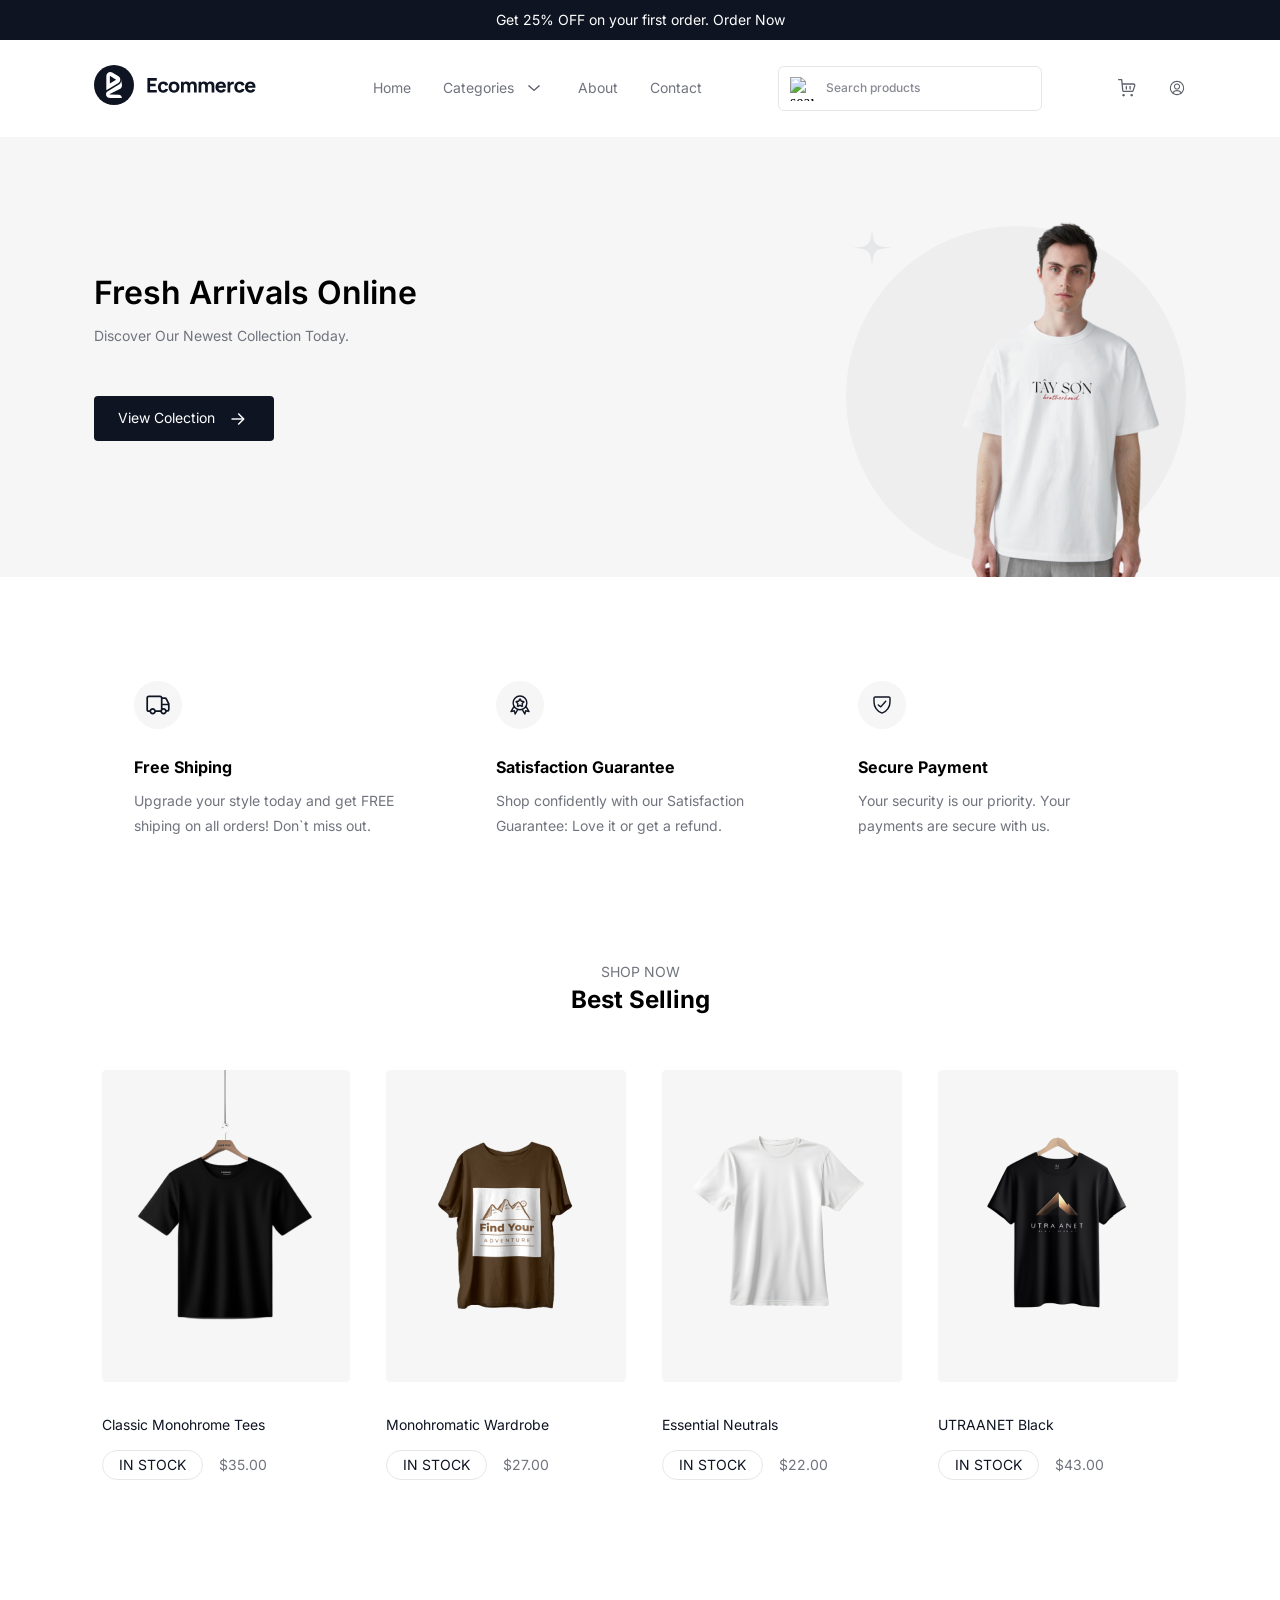
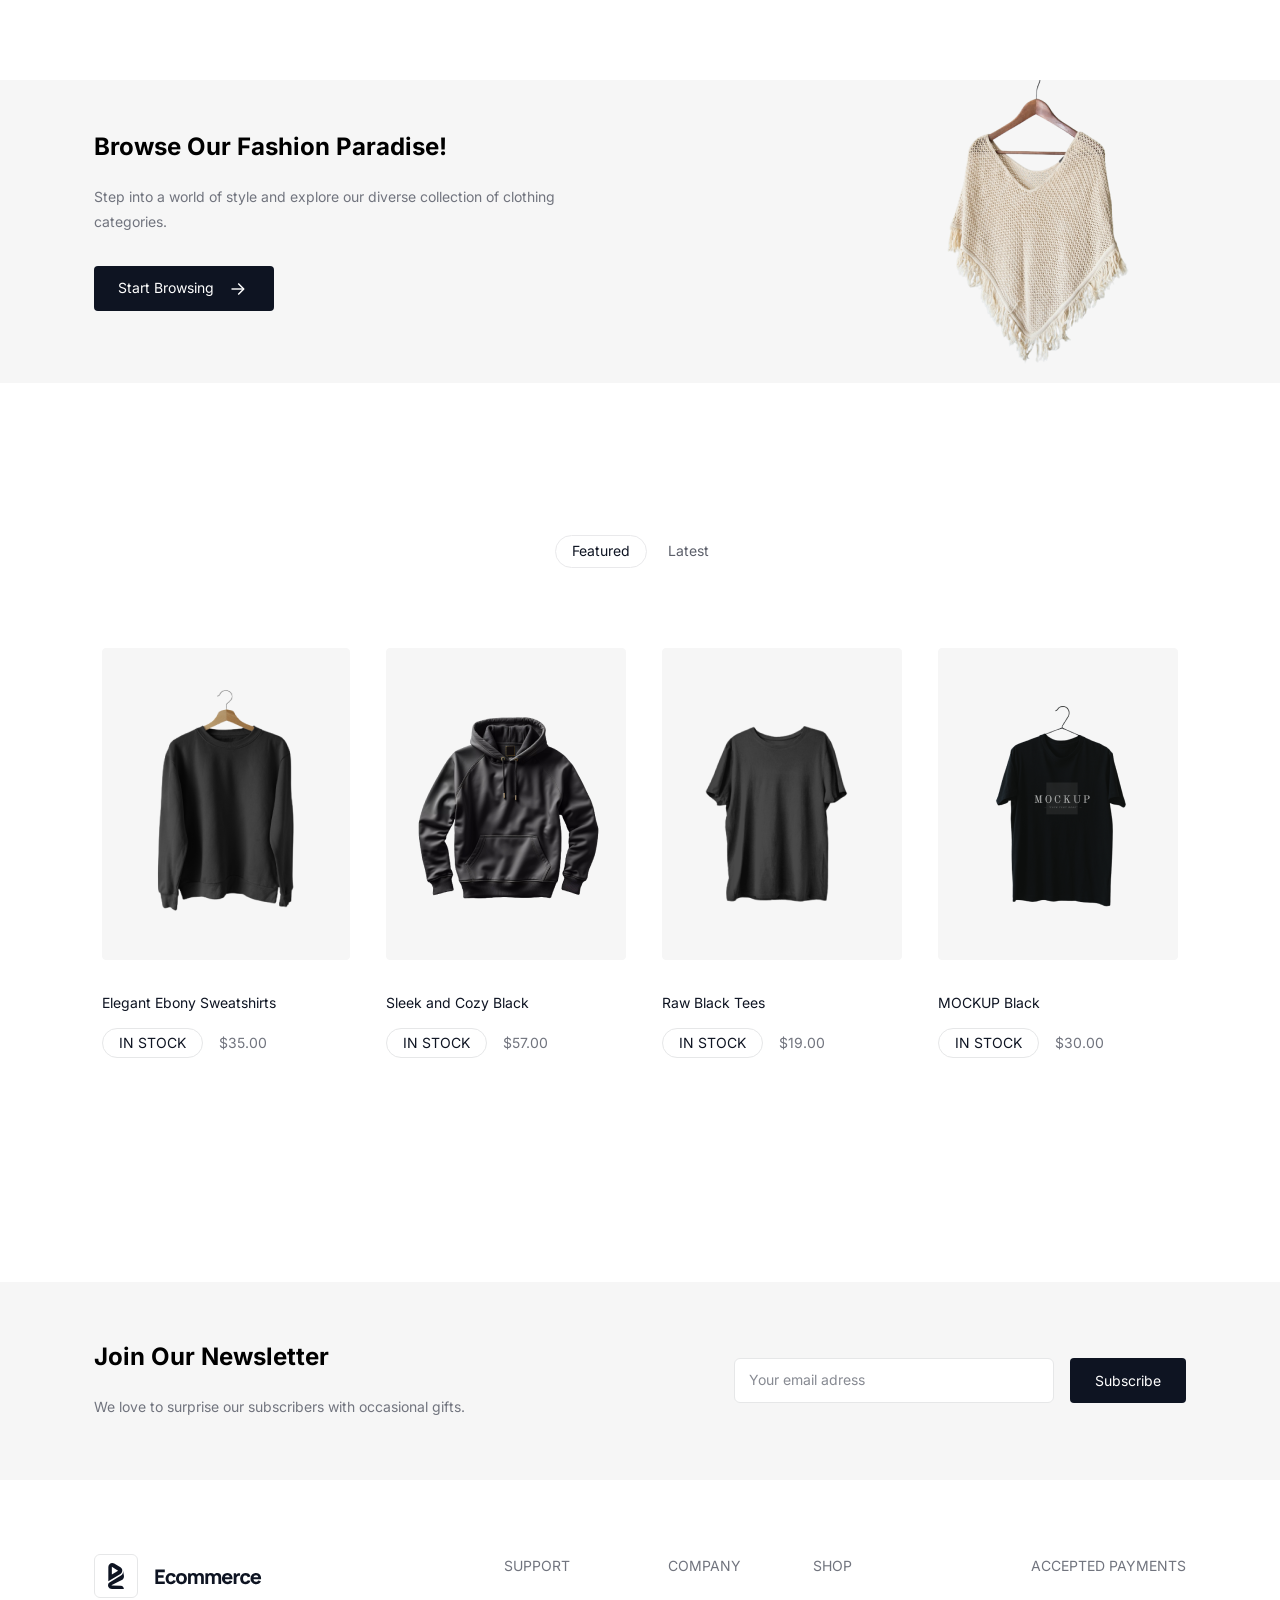
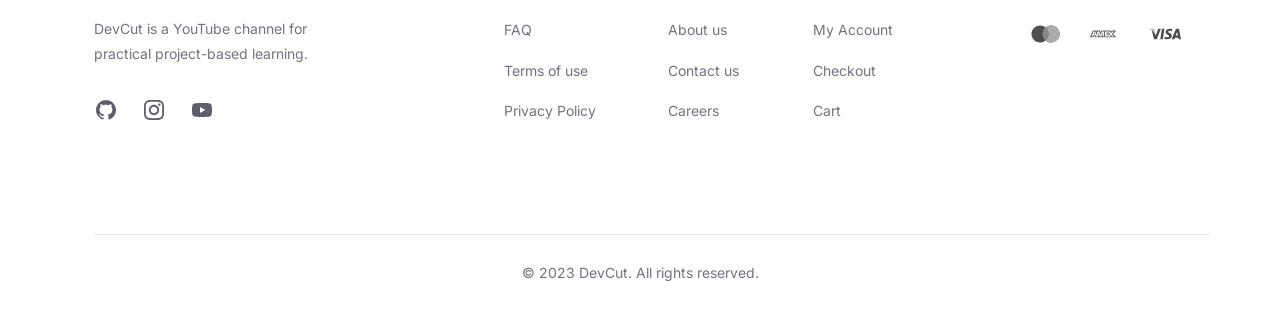
==== index.html @ ec5ff804 "create contact page" ====
<!DOCTYPE html>
<html lang="en">
<head>
  <meta charset="UTF-8">
  <meta name="viewport" content="width=device-width, initial-scale=1.0">
  <title>Ecommerce</title>
  <link rel="stylesheet" href="./css/main.css">
</head>
<body>
  <header>
    <aside class="aside-banner">
      <div class="container">
        <p class="banner">Get 25% OFF on your first order. Order Now</p>
      </div>
    </aside>
    <div class="container">
      <nav class="header__container">
        <a href="/"><img src="./images/svg/logo.svg" alt="logo"></a>
        <ul class="header__container__list">
          <li class="header__container__list__i"><a class="header__container__list__item" href="#">Home</a></li>
          <li class="header__container__list__i header__container__list__categories"><a class="header__container__list__item dropdown-menu__toggle" href="./categories.html">
            Categories
            <svg class="droptown__toggle__img" height="24" width="24"><use href="/images/svg/icons.svg#icon-Chevron-Down"></use></svg></a>
            <div class="dropdown-menu__container">
              <ul class="dropdown-menu">
                <li class="dropdown-menu__item"><a href="#">Perfume</a></li>
                <li class="dropdown-menu__item"><a href="#">Trousers</a></li>
                <li class="dropdown-menu__item"><a href="#">Shoe</a></li>
                <li class="dropdown-menu__item"><a href="#">Handbag</a></li>
                <li class="dropdown-menu__item"><a href="#">Hat</a></li>
                <li class="dropdown-menu__item"><a href="#">Thermos</a></li>
              </ul>
            </div>
          </li>
          <li class="header__container__list__i"><a class="header__container__list__item" href="./about.html">About</a></li>
          <li class="header__container__list__i"><a class="header__container__list__item" href="./contact.html">Contact</a></li>
        </ul>
        <div class="user-search">
          <input class="user__searcher" type="text" name="" id="user__searcher" placeholder=" ">
          <label class="user__searcher__label" for="user__searcher">Search products</label>
          <img class="search-image" src="./images/svg/search.svg" alt="searcher">
        </div>
        <div class="header-section__buttons">
          <button class="header-section__button" type="button">
            <svg height="18" width="18">
              <use href="/images/svg/icons.svg#icon-cart_button"></use>
            </svg>
        </button>
          <button class="header-section__button" type="button">
            <svg height="18" width="18">
              <use href="/images/svg/icons.svg#icon-User_button"></use>
            </svg>
          </button>
        </div>
      </nav>
    </div>
  </header>
  <main>
    <section class="hero-section">
      <div class="container">
        <div class="hero-section__container">
          <div class="text">
            <h2 class="hero-section__container__heading">Fresh Arrivals Online</h2>
            <p class="hero-section__container__paragraph">Discover Our Newest Collection Today.</p>
            <a class="button buttons-center" href="./categories.html">View Colection<svg width="24" height="24">
              <use href="/images/svg/icons.svg#icon-Arrow-Right"></use>
            </svg>
          </a>
          </div>
          <div class="images">
            <img class="hero-section__image" src="./images/man-white-t-shirt.png" alt="Men">
          </div>
        </div>
      </div>
    </section>
    <section class="advantages-section">
      <div class="container">
        <ul class="advantages-section__list">
          <li class="advantages-section__list__item">
            <article>
              <svg class="advantages-section__list__item__image" width="48" height="48">
                <use href="/images/svg/icons.svg#icon-delivery-car"></use>
              </svg>
              <h5 class="advantages-section__list__item__heading">Free Shiping</h5>
              <p>Upgrade your style today and get FREE shiping on all orders! Don`t miss out.</p>
            </article>
          </li>
          <li class="advantages-section__list__item">
            <article>
              <svg class="advantages-section__list__item__image" width="48" height="48">
                <use href="/images/svg/icons.svg#icon-medal"></use>
              </svg>
              <h5 class="advantages-section__list__item__heading">Satisfaction Guarantee</h5>
              <p>Shop confidently with our Satisfaction Guarantee: Love it or get a refund.</p>
            </article>
          </li>
          <li class="advantages-section__list__item">
            <article>
              <svg class="advantages-section__list__item__image" width="48" height="48">
                <use href="/images/svg/icons.svg#icon-security"></use>
              </svg>
              <h5 class="advantages-section__list__item__heading">Secure Payment</h5>
              <p>Your security is our priority. Your payments are secure with us.</p>
            </article>
          </li>
        </ul>
      </div>
    </section>
    <section class="products-section">
      <div class="container">
        <div class="products-section__container">
          <p>SHOP NOW</p>
          <h3>Best Selling</h3>
          <ul class="section__list">
            <li class="section__list__li">
              <article class="section__list__item">
                <a href="./products/product.html">
                  <img class="section__list__image" src="./images/black-t-shirt.png" alt="t-shirt black">
                  <div>
                    <p class="section__list__text">Classic Monohrome Tees</p>
                    <div class="section__list__container">
                      <span class="section__list__label">IN STOCK</span>
                      <p>$35.00</p>
                    </div>
                  </div>
                </a>
              </article>
            </li>
            <li class="section__list__li">
              <article class="section__list__item">
                <a href="#">
                  <img class="section__list__image" src="./images/brown-t-shirt.png" alt="t-shirt brown">
                  <div>
                    <p class="section__list__text">Monohromatic Wardrobe</p>
                    <div class="section__list__container">
                      <span class="section__list__label">IN STOCK</span>
                      <p>$27.00</p>
                    </div>
                  </div>
                </a>
              </article>
            </li>
            <li class="section__list__li">
              <article class="section__list__item">
                <a href="#">
                  <img class="section__list__image" src="./images/white-t-shirt.png" alt="t-shirt white">
                  <div>
                    <p class="section__list__text">Essential Neutrals</p>
                    <div class="section__list__container">
                      <span class="section__list__label">IN STOCK</span>
                      <p>$22.00</p>
                    </div>
                  </div>
                </a>
              </article>
            </li>
            <li class="section__list__li">
              <article class="section__list__item">
                <a href="#">
                  <img class="section__list__image" src="./images/utraanet-black-t-shirt.png" alt="t-shirt black">
                  <div>
                    <p class="section__list__text">UTRAANET Black</p>
                    <div class="section__list__container">
                      <span class="section__list__label">IN STOCK</span>
                      <p>$43.00</p>
                    </div>
                  </div>
                </a>
              </article>
            </li>
          </ul>
        </div>
      </div>
    </section>
    <section class="browsing-section">
      <div class="container">
        <div class="browsing-section__container">
          <div>
            <h3 class="browsing-section__heading">Browse Our Fashion Paradise!</h3>
            <p class="browsing-section__text">Step into a world of style and explore our diverse collection of clothing categories.</p>
            <a class="button buttons-center" href="./categories.html">Start Browsing <svg width="24" height="24">
              <use href="/images/svg/icons.svg#icon-Arrow-Right"></use></svg></a>
          </div>
          <img class="browsing-section__image" src="./images/blouse.png" alt="Blouse">
        </div>
      </div>
    </section>
    <section class="latest-product-section">
      <div class="container">
        <div class="latest-product-section__container">
          <div class="latest-product-section__container__button">
            <button class="featured-product-section__button" type="button">Featured</button>
            <button class="latest-product-section__button" type="button">Latest</button>
        </div>
          <ul class="section__list">
            <li class="section__list__li">
              <article class="section__list__item">
                <a href="#">
                  <img class="section__list__image" src="./images/sweater-black.png" alt="sweater black">
                  <div>
                    <p class="section__list__text">Elegant Ebony Sweatshirts</p>
                    <div class="section__list__container">
                      <span class="section__list__label">IN STOCK</span>
                      <p>$35.00</p>
                    </div>
                  </div>
                </a>
              </article>
            </li>
            <li class="section__list__li">
              <article class="section__list__item">
                <a href="#">
                  <img class="section__list__image" src="./images/khudi-black.png" alt="hudi blach">
                  <div>
                    <p class="section__list__text">Sleek and Cozy Black</p>
                    <div class="section__list__container">
                      <span class="section__list__label">IN STOCK</span>
                      <p>$57.00</p>
                    </div>
                  </div>
                </a>
              </article>
            </li>
            <li class="section__list__li">
              <article class="section__list__item">
                <a href="#">
                  <img class="section__list__image" src="./images/t-shirt-gray.png" alt="t-shirt gray">
                  <div>
                    <p class="section__list__text">Raw Black Tees</p>
                    <div class="section__list__container">
                      <span class="section__list__label">IN STOCK</span>
                      <p>$19.00</p>
                    </div>
                  </div>
                </a>
              </article>
            </li>
            <li class="section__list__li">
              <article class="section__list__item">
                <a href="#">
                  <img class="section__list__image" src="./images/t-shirt-black.png" alt="t-shirt black">
                  <div>
                    <p class="section__list__text">MOCKUP Black</p>
                    <div class="section__list__container">
                      <span class="section__list__label">IN STOCK</span>
                      <p>$30.00</p>
                    </div>
                  </div>
                </a>
              </article>
            </li>
          </ul>
        </div>
      </div>
    </section>
    <section class="pre-footer-section">
      <div class="container">
        <div class="pre-footer-section__container">
          <div class="pre-footer-section__container__text">
            <h3>Join Our Newsletter</h3>
            <p>We love to surprise our subscribers with occasional gifts.</p>
          </div>
          <div class="user-email">
            <input class="user-email__input" type="text" name="" id="user-email" placeholder=" ">
            <label class="user-email__input__label" for="user-email">Your email adress</label>
            <button class="button subscribe-button" type="button">Subscribe</button>
          </div>
        </div>
      </div>
    </section>
  </main>
  <footer>
    <div class="container">
      <div class="footer__container">
        <div class="footer__container__logos">
          <a href="/">
            <img class="footer__container__logo" src="./images/svg/footer-logo.svg" alt="logo">
          </a>
          <p class="footer__container__logos__text">DevCut is a YouTube channel for practical project-based learning.</p>
          <div class="footer__container__logos__socials">
            <a href="#" target="_blank">
              <svg height="24" width="24">
                <use href="/images/svg/icons.svg#icon-Github"></use>
              </svg>
            </a>
            <a href="#" target="_blank">
              <svg height="24" width="24">
                <use href="/images/svg/icons.svg#icon-Instagram"></use>
              </svg>
            </a>
            <a href="#" target="_blank">
              <svg height="24" width="24">
                <use href="/images/svg/icons.svg#icon-Youtube"></use>
              </svg>
            </a>
          </div>
        </div>
        <div class="footer__container__text">
          <div>
            <p class="footer__container__text__heading">SUPPORT</p>
            <a href="#">
              <p class="footer__container__text__paragraph">FAQ</p>
            </a>
            <a href="#">
              <p class="footer__container__text__paragraph">Terms of use</p>
            </a>
            <a href="#">
              <p>Privacy Policy</p>
            </a>
          </div>
          <div>
            <p class="footer__container__text__heading">COMPANY</p>
            <a href="./about.html">
              <p class="footer__container__text__paragraph">About us</p>
            </a>
            <a href="#">
              <p class="footer__container__text__paragraph">Contact us</p>
            </a>
            <a href="#">
              <p>Careers</p>
            </a>
          </div>
          <div>
            <p class="footer__container__text__heading">SHOP</p>
            <a href="#">
              <p class="footer__container__text__paragraph">My Account</p>
            </a>
            <a href="#">
              <p class="footer__container__text__paragraph">Checkout</p>
            </a>
            <a href="#">
              <p>Cart</p>
            </a>
          </div>
        </div>
        <div>
          <p class="footer__container__text__payments">ACCEPTED PAYMENTS</p>
          <div class="footer__container__payments__logos">
            <svg width="30" height="32">
              <use href="/images/svg/icons.svg#icon-Mastercard"></use>
            </svg>
            <svg width="56" height="32">
              <use href="/images/svg/icons.svg#icon-Amex"></use>
            </svg>
            <svg width="42" height="32">
              <use href="/images/svg/icons.svg#icon-Visa"></use>
            </svg>
          </div>
        </div>
      </div>
      <div class="footer__ended__container">
        <p class="footer__ended__text">&copy 2023 DevCut. All rights reserved.</p>
      </div>
    </div>
  </footer>
</body>
</html>
---- css/main.css ----
/* inter-regular - Regular */
@font-face {
  font-display: swap;
  font-family: 'Inter';
  font-style: normal;
  font-weight: 400;
  src: url('../fonts/inter-v20-latin-regular.woff2') format('woff2');
}

/* inter-500 - Medium */
@font-face {
  font-display: swap;
  font-family: 'Inter';
  font-style: normal;
  font-weight: 500;
  src: url('../fonts/inter-v20-latin-500.woff2') format('woff2');
}

/* inter-600 - Semi Bold */
@font-face {
  font-display: swap;
  font-family: 'Inter';
  font-style: normal;
  font-weight: 600;
  src: url('../fonts/inter-v20-latin-600.woff2') format('woff2');
}

/* inter-700 - Bold */
@font-face {
  font-display: swap;
  font-family: 'Inter';
  font-style: normal;
  font-weight: 700;
  src: url('../fonts/inter-v20-latin-700.woff2') format('woff2');
}

:root {
  --color-primary-b900: #4078FF;
  --color-primary-b800: #5C83FF;
  --color-primary-b700: #728FFF;
  --color-primary-b600: #869AFF;
  --color-primary-b500: #97A6FF;
  --color-primary-b400: #A8B2FF;
  --color-primary-b300: #B7BFFF;
  --color-primary-b200: #E3E5FF;
  --color-primary-b100: #F0F1FF;

  --color-neutral-b900: #0E1422;
  --color-neutral-b700: #333845;
  --color-neutral-b600: #474B57;
  --color-neutral-b500: #5C5F6A;
  --color-neutral-b400: #71747E;
  --color-neutral-b300: #878A92;
  --color-neutral-b200: #B6B7BC;
  --color-neutral-b100: #E6E7E8;

  --color-neutral-w200: #E9E9EB;
  --color-neutral-w100: #F6F6F6;
  --color-neutral-w900: #FFFFFF;

  --color-semantic-blue-b900: #306CEF;
  --color-semantic-blue-b800: #477CF1;
  --color-semantic-blue-b700: #5E8CF3;
  --color-semantic-blue-b600: #759DF4;
  --color-semantic-blue-b500: #8CADF6;
  --color-semantic-blue-b400: #A3BEF8;
  --color-semantic-blue-b300: #BACEFA;
  --color-semantic-blue-b200: #D1DEFB;
  --color-semantic-blue-b100: #E8EFFD;

  --color-semantic-green-g900: #057234;
  --color-semantic-green-g800: #2C7F45;
  --color-semantic-green-g700: #458B56;
  --color-semantic-green-g600: #5A9868;
  --color-semantic-green-g500: #6FA479;
  --color-semantic-green-g400: #83B18B;
  --color-semantic-green-g300: #98BE9E;
  --color-semantic-green-g200: #C1D8C4;
  --color-semantic-green-g100: #D5E5D7;

  --color-semantic-red-r900: #BE1313;
  --color-semantic-red-r800: #C83727;
  --color-semantic-red-r700: #D14F3A;
  --color-semantic-red-r600: #D9644E;
  --color-semantic-red-r500: #E17862;
  --color-semantic-red-r400: #E88C77;
  --color-semantic-red-r300: #EE9F8D;
  --color-semantic-red-r200: #F8C5B9;
  --color-semantic-red-r100: #FBD9D0;


  --color-semantic-yellow-y900: #F3B40A;
  --color-semantic-yellow-y800: #F6BB33;
  --color-semantic-yellow-y700: #F9C14C;
  --color-semantic-yellow-y600: #FBC862;
  --color-semantic-yellow-y500: #FDCF76;
  --color-semantic-yellow-y400: #FFD58A;
  --color-semantic-yellow-y300: #FFDC9E;
  --color-semantic-yellow-y200: #FFEAC4;
  --color-semantic-yellow-y100: #FFF1D8;

  --color-primary-brown-b100: #48321C;
}


/* Base */

* {
  box-sizing: border-box;
}

body {
  margin: 0;
}

h1, h2, h3, h4, h5, h6, p, a, span {
  margin-top: 0;
}

.aside-banner {
  background-color: var(--color-neutral-b900);
}

.container {
  padding: 0 24px;
  margin: 0 auto;
  width: 100%;
  max-width: 1140px;
}


a {
  text-decoration: none;
  color: var(--color-neutral-b900);
}

ul {
  list-style-type: none;
}

h1 {
  font-family: 'Inter', sans-serif;
  font-size: 40px;
  line-height: 150%;
  font-weight: 600;
}

h2 {
  font-family: 'Inter', sans-serif;
  font-size: 32px;
  font-weight: 600;
}

h3 {
  font-family: 'Inter', sans-serif;
  font-size: 24px;
  font-weight: 700;
}

h4 {
  font-family: 'Inter', sans-serif;
  font-size: 18px;
  font-weight: 600;
}

h5 {
  font-family: 'Inter', sans-serif;
  font-size: 16px;
  font-weight: 700;
}

h6 {
  font-family: 'Inter', sans-serif;
  font-size: 14px;
  font-weight: 600;
}

p, a, button, span {
  font-family: 'Inter', sans-serif;
  font-size: 14px;
  line-height: 175%;
  font-weight: 400;
  color: var(--color-neutral-b400);
  margin-bottom: 0;
}

label {
  font-family: 'Inter', sans-serif;
  font-size: 12px;
  line-height: 24px;
  font-weight: 500;
  color: var(--color-neutral-b300);
}

/* Banner */

.banner {
  background-color: var(--color-neutral-b900);
  color: var(--color-neutral-w900);
  text-align: center;
  height: 40px;
  padding: 8px 0;
  margin-bottom: 0;
}


/* Header  */

header {
  position: relative;
  z-index: 4;
}

.header__container {
  display: flex;
  flex-direction: row;
  justify-content: space-between;
  align-items: center;
  flex-grow: 1;
  padding: 20px 0;
}

.header__container__list {
  display: flex;
  flex-direction: row;
  gap: 32px;
}

.header__container__list__item {
  display: flex;
  align-items: center;
  gap: 8px;
}

.header__container__list__i:hover {
  transform: scale(1.05);
}

.header__container__list__categories {
  display: inline-flex;
  position: relative;
}

.droptown__toggle__img:hover {
  transform: rotate(180deg);
}

.dropdown-menu__container {
  position: absolute;
  top: 100%;
  left: 0px;
  background-color: var(--color-neutral-b100);
  border-radius: 4px;
  opacity: 0;
  visibility: hidden;
  transform: translateY(10px);
  transition: opacity 0.2s ease, transform 0.2s ease, visibility 0.2s;
  transition-duration: 0.5s;
}

.header__container__list__categories:hover .dropdown-menu__container {
  opacity: 1;
  visibility: visible;
  transform: translateY(0);
}

.droptown__toggle__img {
  transition-duration: 0.5s;
}

.header__container__list__categories:hover .droptown__toggle__img {
  transform: rotate(180deg);
}

.dropdown-menu {
  padding: 0 35px 0 5px;
}

.dropdown-menu__item:hover {
  cursor: pointer;
  transform: scale(1.05);
}

.search-image {
  height: 46px;
  width: 48px;
  padding: 11px 12px;
  position: absolute;
  top: 0px;
  left: 0px;
}

.user-search {
  position: relative;
}

.user__searcher {
  width: 264px;
  height: 45px;
  border: 1px solid var(--color-neutral-b100);
  border-radius: 6px;
  padding: 10px 20px 10px 48px;
  color: var(--color-neutral-b500);
  font-family: 'Inter', sans-serif;
}

.user__searcher:focus {
  border-color: var(--color-neutral-b300);
  outline: none;
}

.user__searcher:focus + .user__searcher__label {
  display: none;
}

.user__searcher:not(:placeholder-shown)+ .user__searcher__label {
  display: none;
}

.user__searcher__label {
  position: absolute;
  left: 48px;
  top: 10px;
  display: flex;
  align-items: center;
  pointer-events: none;
}

.user__searcher__label:hover {
  cursor: text;
}

.header-section__buttons {
  display: flex;
  gap: 32px;
}

.header-section__button {
  background: none;
  border: none;
  padding: 0;
  max-height: 18px;
}

.header-section__button:hover {
  cursor: pointer;
  transform: scale(1.05);
}

/* Hero-section */

.hero-section {
  background-color: var(--color-neutral-w100);
  margin-bottom: 88px;
}

.hero-section__container {
  position: relative;
  padding: 136px 0 ;
  display: flex;
  flex-direction: row;
}

.text {
  flex-grow: 1;
}

.hero-section__container__heading {
  margin-bottom: 12px;
}

.hero-section__container__paragraph {
  margin-bottom: 48px;
}

.images::before {
  position: absolute;
  content: "";
  display: block;
  height: 340px;
  width: 340px;
  bottom: 11px;
  right: 0;
  background-image: url(/images/svg/ellipse.svg);
  background-repeat: no-repeat;
  z-index: 0;
}

.images::after {
  position: absolute;
  content: "";
  display: block;
  height: 38px;
  width: 38px;
  top: 92px;
  right: 295px;
  background-image: url(/images/svg/starsvg.svg);
  background-repeat: no-repeat;
  z-index: 0;
}

.hero-section__image {
  position: absolute;
  top: 66px;
  right: 0px;
  z-index: 1;
}

/* Advantages-section */
.advantages-section {
  margin-bottom: 72px;
}

.advantages-section__list {
  display: flex;
  justify-content: space-between;
}

.advantages-section__list__item {
  flex-basis: 328px;
  padding: 16px 56px 50px 0;
}

.advantages-section__list__item__image {
  margin-bottom: 24px;
}

.advantages-section__list__item__heading {
  margin-bottom: 12px;
}

/* Product-section */
.products-section {
  margin-bottom: 168px;
}

.products-section__container {
  display: flex;
  flex-direction: column;
  align-items: center;

}

.section__list__image {
  margin-bottom: 24px;
}

.section__list {
  display: flex;
  overflow: hidden;
  flex-wrap: wrap;
  justify-content: center;
  padding-left: 0;
  gap: 20px;
}

.section__list__li {
  flex-basis: calc(100%/4 - 60px);
}

.section__list__item {
  padding: 16px 8px;
}

.section__list__item:hover {
  transform: scale(1.05);
  transition: 0.5s;
  box-shadow: 0px 2px 3px 0px var(--color-neutral-b100), 2px 0px 3px 0px var(--color-neutral-b100);
}

.section__list__text {
  color: var(--color-neutral-b900);
  margin-bottom: 12px;
}

.section__list__container {
  display: flex;
  align-items: center;
  gap: 16px;
}

.section__list__label {
  color: var(--color-neutral-b900);
  border: 1px solid var(--color-neutral-b100);
  border-radius: 25px;
  padding: 2px 16px;
}

/* Browsing-section */

.browsing-section {
  background-color: var(--color-neutral-w100);
  margin-bottom: 152px;
}

.browsing-section__container {
  position: relative;
  padding: 52px 0 72px 0;
  display: flex;
  justify-content: space-between;
}

.browsing-section__heading {
  margin-bottom: 24px;
}

.browsing-section__text {
  margin-bottom: 32px;
  width: 462px;
}

.browsing-section__image {
  position: absolute;
  top: 0;
  right: 40px;
}

/* Latest-product-section */
.latest-product-section {
  margin-bottom: 192px;
}

.latest-product-section__button {
  margin-bottom: 48px;
}

.latest-product-section__image {
  margin-bottom: 24px;
}

.latest-product-section__container {
  display: flex;
  flex-direction: column;
  align-items: center;
}

.featured-product-section__button {
  background-color: transparent;
  border: 1px solid var(--color-neutral-w200);
  border-radius: 25px;
  padding: 3px 16px;
  color: var(--color-neutral-b900);
}

.featured-product-section__button:hover {
  cursor: pointer;
}

.latest-product-section__button {
  background-color: transparent;
  border: 1px solid transparent;
  padding: 3px 16px;
  color: var(--color-neutral-b500);
}

.latest-product-section__button:hover {
  cursor: pointer;
  border: 1px solid var(--color-neutral-w200);
  border-radius: 25px;
  color: var(--color-neutral-b900);
}

/* Pre-footer-section */

.pre-footer-section {
  background-color: var(--color-neutral-w100);
  margin-bottom: 74px;
}

.pre-footer-section__container {
  padding: 60px 0;
  display: flex;
  align-items: center;
}

.pre-footer-section__container__text {
  flex-grow: 1;
}

.user-email {
  position: relative;
  display: flex;
  justify-content: space-between;
  gap: 16px;
}

.user-email__input {
  padding: 10px 15px;
  width: 320px;
  height: 45px;
  border: 1px solid var(--color-neutral-b100);
  border-radius: 6px;
  color: var(--color-neutral-b500);
  font-family: 'Inter', sans-serif;
  font-size: 14px;
  font-weight: 400;
}

.user-email__input:focus {
  border-color: var(--color-neutral-b300);
  outline: none;
}

.user-email__input__label {
  position: absolute;
  left: 15px;
  top: 10px;
  font-family: "Inter", sans-serif;
  font-size: 14px;
  font-weight: 400;
}

.user-email__input__label:hover {
  cursor: text;
}

.user-email__input:focus +
.user-email__input__label {
  display: none;
}

.user-email__input:not(:placeholder-shown) +
.user-email__input__label {
  display: none;
}

/* Footer */

.footer__container {
  margin-bottom: 104px;
  display: flex;
}

.footer__container__logos {
  flex-basis: 272px;
}

.footer__container__logo {
  margin-bottom: 12px;
}

.footer__container__logos__text {
  margin-bottom: 32px;
}

.footer__container__logos__socials {
  display: flex;
  justify-content: start;
  gap: 24px;

}

.footer__container__text {
  display: flex;
  justify-content: center;
  gap: 72px;
  flex-grow: 1;
}

.footer__container__text__heading {
  margin-bottom: 40px;
}

.footer__container__text__paragraph {
  margin-bottom: 16px;
}

.footer__container__text__payments {
  margin-bottom: 40px;
}

.footer__container__payments__logos {
  display: flex;
  justify-content: space-between;
}

.footer__ended__container {
  position: relative;
  display: flex;
  justify-content: center;
  padding: 27px 0;
}

.footer__ended__text::before {
  position: absolute;
  left: 0;
  top: 0;
  display: block;
  content: " ";
  width: 1116px;
  height: 1px;
  background-color: var(--color-neutral-b100);
}

/* Button */
.button {
  width: 180px;
  height: 45px;
  background-color: var(--color-neutral-b900);
  color: var(--color-neutral-w900);
  border: none;
  border-radius: 4px;
  padding: 10px 24px;
}

.button:hover {
  cursor: pointer;
  background-color: var(--color-neutral-b700);
}

.subscribe-button {
  width: 116px;
}

.buttons-center {
  display: flex;
  align-items: center;
  justify-content: space-between;
}
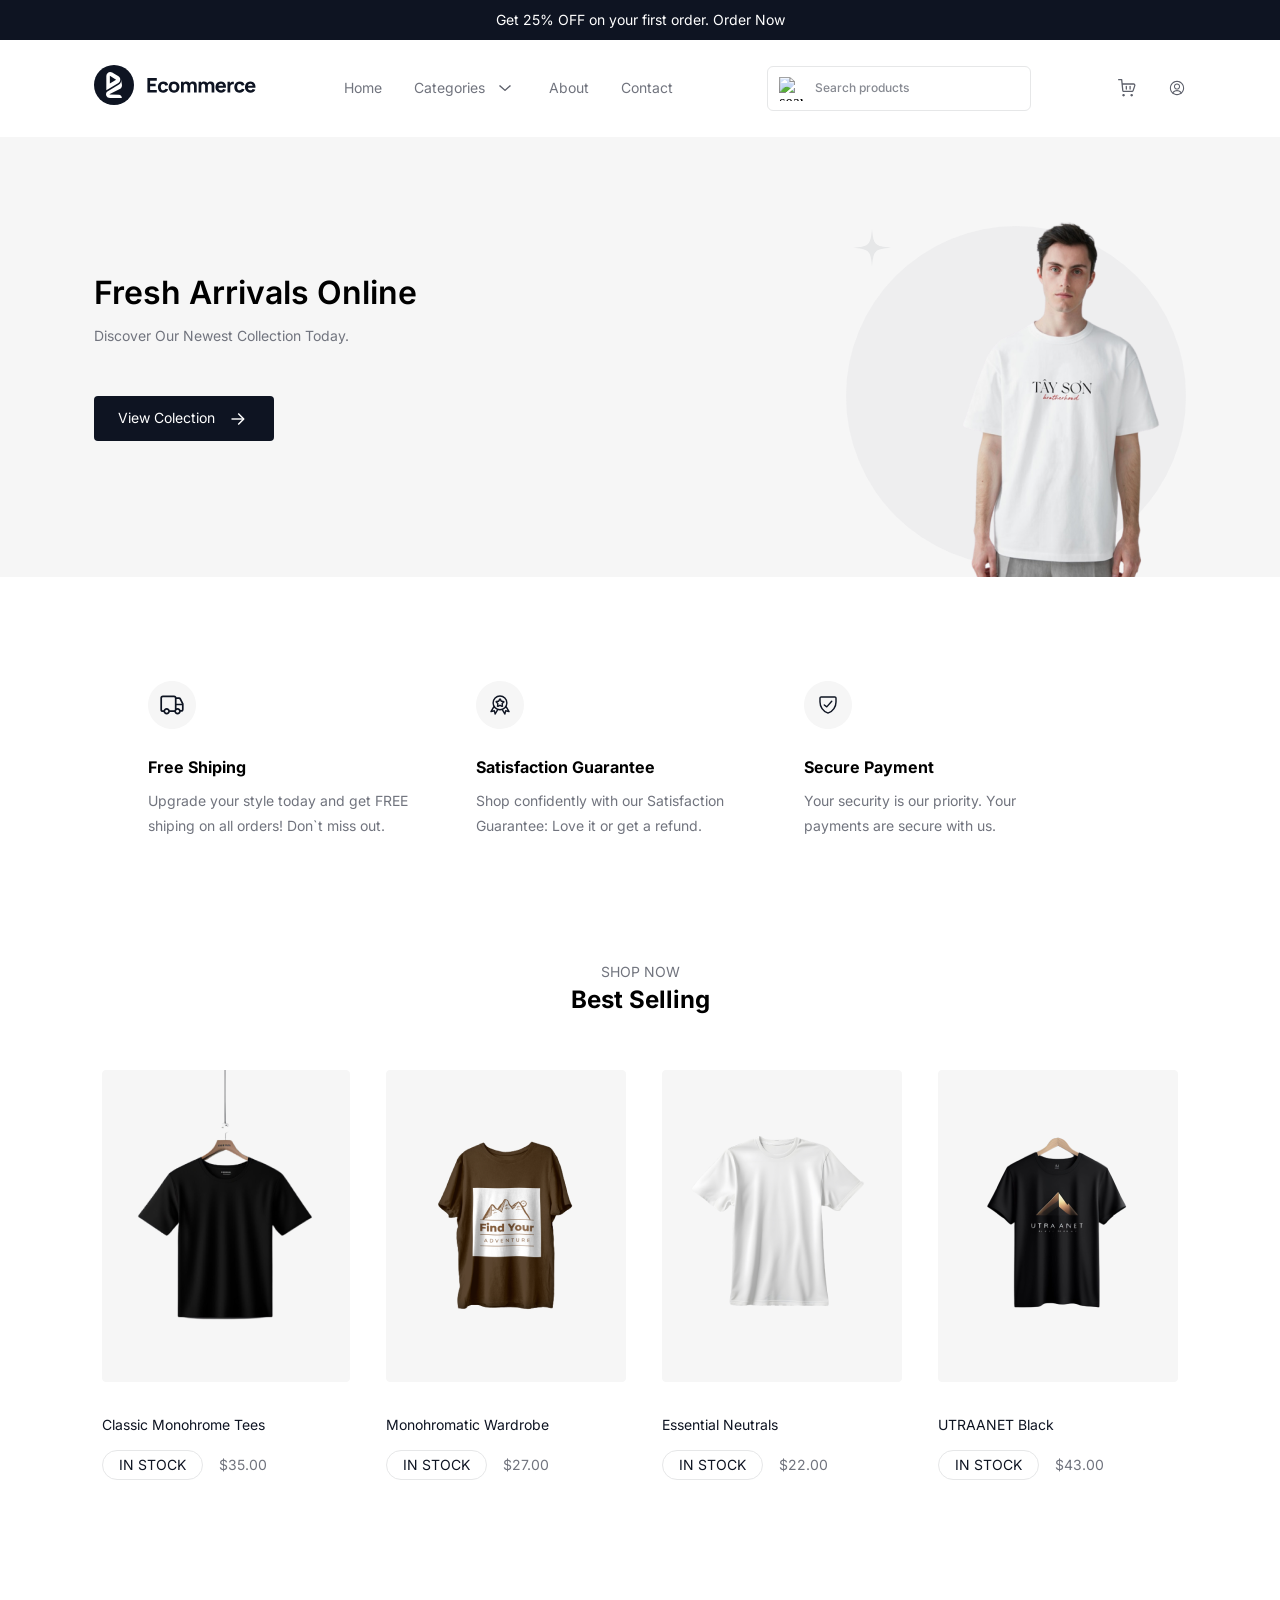
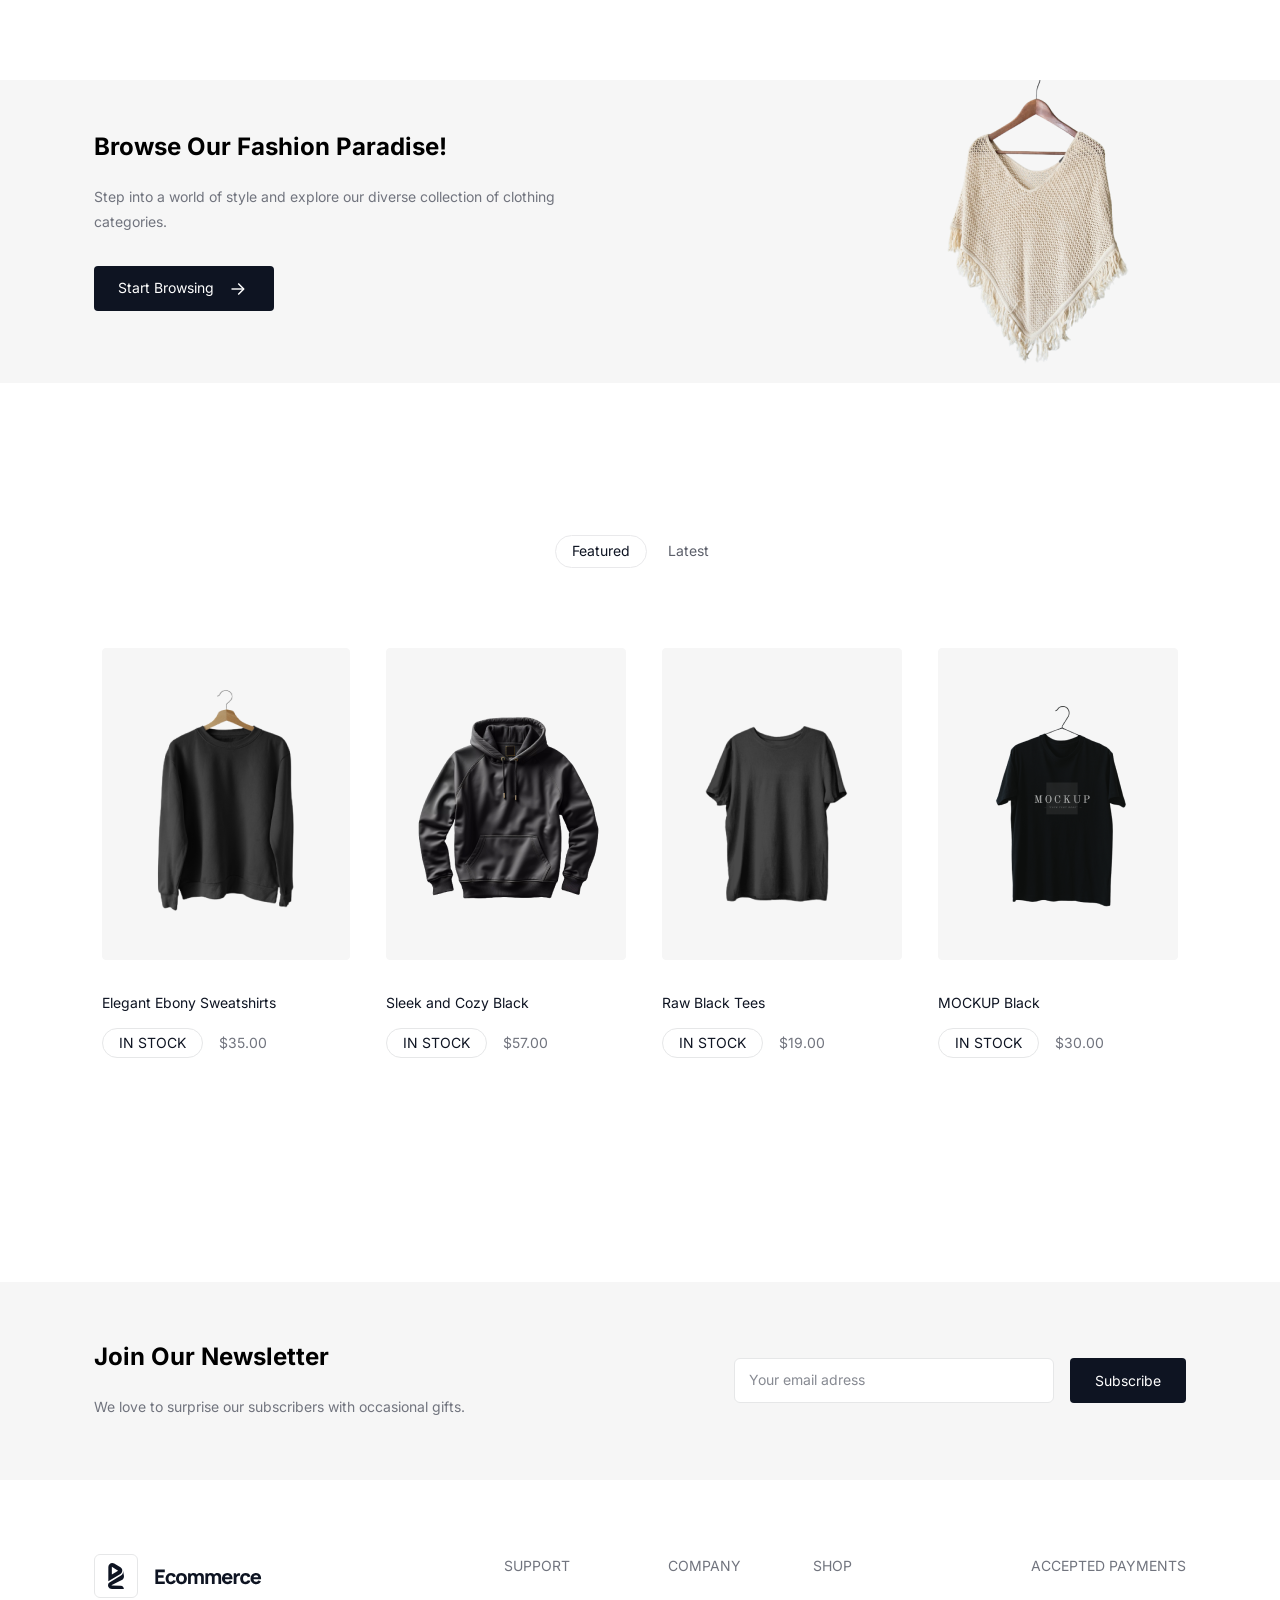
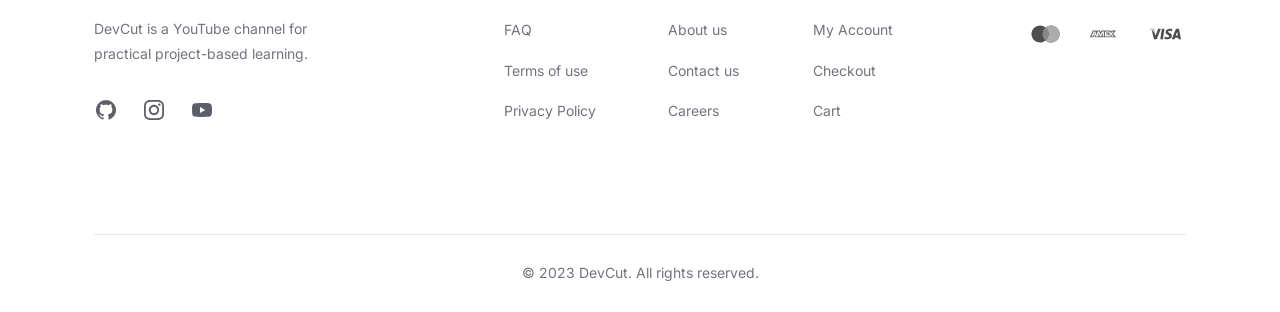
==== commit 51a511f2: "pre-install cart" ====
--- a/index.html
+++ b/index.html
@@ -39,18 +39,30 @@
           <input class="user__searcher" type="text" name="" id="user__searcher" placeholder=" ">
           <label class="user__searcher__label" for="user__searcher">Search products</label>
           <img class="search-image" src="./images/svg/search.svg" alt="searcher">
+          <div class="user-search__results">
+            <div class="user-search__result">
+              <div class="user-search__result__image"><img class="user-search__result__img" src="./images/utraanet-black-t-shirt.png" alt="t-shirt black"></div>
+              <div class="user-search__result__text">
+                <div class="user-search__result__heading"><h6 class="user-search__result__text__heading">UTRAANET Black</h6></div>
+                <div class="user-search__result__price"><h6 class="user-search__result__text__price">$43.00</h6></div>
+              </div>
+            </div>
+          </div>
         </div>
         <div class="header-section__buttons">
           <button class="header-section__button" type="button">
-            <svg height="18" width="18">
+            <a href="./cart.html"><svg height="18" width="18">
               <use href="/images/svg/icons.svg#icon-cart_button"></use>
-            </svg>
+            </svg></a>
         </button>
           <button class="header-section__button" type="button">
             <svg height="18" width="18">
               <use href="/images/svg/icons.svg#icon-User_button"></use>
             </svg>
           </button>
+          <button class="burger-button" type="button"><svg width="18" height="18">
+              <use href="./images/svg/icons.svg#icon-Menu"></use>
+            </svg></button>
         </div>
       </nav>
     </div>
@@ -175,7 +187,7 @@
     <section class="browsing-section">
       <div class="container">
         <div class="browsing-section__container">
-          <div>
+          <div class="browsing-section__container__text">
             <h3 class="browsing-section__heading">Browse Our Fashion Paradise!</h3>
             <p class="browsing-section__text">Step into a world of style and explore our diverse collection of clothing categories.</p>
             <a class="button buttons-center" href="./categories.html">Start Browsing <svg width="24" height="24">
@@ -353,5 +365,6 @@
       </div>
     </div>
   </footer>
+<script type="module" src="./js/main.js"></script>
 </body>
 </html>
--- a/css/main.css
+++ b/css/main.css
@@ -1,719 +1 @@
-/* inter-regular - Regular */
-@font-face {
-  font-display: swap;
-  font-family: 'Inter';
-  font-style: normal;
-  font-weight: 400;
-  src: url('../fonts/inter-v20-latin-regular.woff2') format('woff2');
-}
-
-/* inter-500 - Medium */
-@font-face {
-  font-display: swap;
-  font-family: 'Inter';
-  font-style: normal;
-  font-weight: 500;
-  src: url('../fonts/inter-v20-latin-500.woff2') format('woff2');
-}
-
-/* inter-600 - Semi Bold */
-@font-face {
-  font-display: swap;
-  font-family: 'Inter';
-  font-style: normal;
-  font-weight: 600;
-  src: url('../fonts/inter-v20-latin-600.woff2') format('woff2');
-}
-
-/* inter-700 - Bold */
-@font-face {
-  font-display: swap;
-  font-family: 'Inter';
-  font-style: normal;
-  font-weight: 700;
-  src: url('../fonts/inter-v20-latin-700.woff2') format('woff2');
-}
-
-:root {
-  --color-primary-b900: #4078FF;
-  --color-primary-b800: #5C83FF;
-  --color-primary-b700: #728FFF;
-  --color-primary-b600: #869AFF;
-  --color-primary-b500: #97A6FF;
-  --color-primary-b400: #A8B2FF;
-  --color-primary-b300: #B7BFFF;
-  --color-primary-b200: #E3E5FF;
-  --color-primary-b100: #F0F1FF;
-
-  --color-neutral-b900: #0E1422;
-  --color-neutral-b700: #333845;
-  --color-neutral-b600: #474B57;
-  --color-neutral-b500: #5C5F6A;
-  --color-neutral-b400: #71747E;
-  --color-neutral-b300: #878A92;
-  --color-neutral-b200: #B6B7BC;
-  --color-neutral-b100: #E6E7E8;
-
-  --color-neutral-w200: #E9E9EB;
-  --color-neutral-w100: #F6F6F6;
-  --color-neutral-w900: #FFFFFF;
-
-  --color-semantic-blue-b900: #306CEF;
-  --color-semantic-blue-b800: #477CF1;
-  --color-semantic-blue-b700: #5E8CF3;
-  --color-semantic-blue-b600: #759DF4;
-  --color-semantic-blue-b500: #8CADF6;
-  --color-semantic-blue-b400: #A3BEF8;
-  --color-semantic-blue-b300: #BACEFA;
-  --color-semantic-blue-b200: #D1DEFB;
-  --color-semantic-blue-b100: #E8EFFD;
-
-  --color-semantic-green-g900: #057234;
-  --color-semantic-green-g800: #2C7F45;
-  --color-semantic-green-g700: #458B56;
-  --color-semantic-green-g600: #5A9868;
-  --color-semantic-green-g500: #6FA479;
-  --color-semantic-green-g400: #83B18B;
-  --color-semantic-green-g300: #98BE9E;
-  --color-semantic-green-g200: #C1D8C4;
-  --color-semantic-green-g100: #D5E5D7;
-
-  --color-semantic-red-r900: #BE1313;
-  --color-semantic-red-r800: #C83727;
-  --color-semantic-red-r700: #D14F3A;
-  --color-semantic-red-r600: #D9644E;
-  --color-semantic-red-r500: #E17862;
-  --color-semantic-red-r400: #E88C77;
-  --color-semantic-red-r300: #EE9F8D;
-  --color-semantic-red-r200: #F8C5B9;
-  --color-semantic-red-r100: #FBD9D0;
-
-
-  --color-semantic-yellow-y900: #F3B40A;
-  --color-semantic-yellow-y800: #F6BB33;
-  --color-semantic-yellow-y700: #F9C14C;
-  --color-semantic-yellow-y600: #FBC862;
-  --color-semantic-yellow-y500: #FDCF76;
-  --color-semantic-yellow-y400: #FFD58A;
-  --color-semantic-yellow-y300: #FFDC9E;
-  --color-semantic-yellow-y200: #FFEAC4;
-  --color-semantic-yellow-y100: #FFF1D8;
-
-  --color-primary-brown-b100: #48321C;
-}
-
-
-/* Base */
-
-* {
-  box-sizing: border-box;
-}
-
-body {
-  margin: 0;
-}
-
-h1, h2, h3, h4, h5, h6, p, a, span {
-  margin-top: 0;
-}
-
-.aside-banner {
-  background-color: var(--color-neutral-b900);
-}
-
-.container {
-  padding: 0 24px;
-  margin: 0 auto;
-  width: 100%;
-  max-width: 1140px;
-}
-
-
-a {
-  text-decoration: none;
-  color: var(--color-neutral-b900);
-}
-
-ul {
-  list-style-type: none;
-}
-
-h1 {
-  font-family: 'Inter', sans-serif;
-  font-size: 40px;
-  line-height: 150%;
-  font-weight: 600;
-}
-
-h2 {
-  font-family: 'Inter', sans-serif;
-  font-size: 32px;
-  font-weight: 600;
-}
-
-h3 {
-  font-family: 'Inter', sans-serif;
-  font-size: 24px;
-  font-weight: 700;
-}
-
-h4 {
-  font-family: 'Inter', sans-serif;
-  font-size: 18px;
-  font-weight: 600;
-}
-
-h5 {
-  font-family: 'Inter', sans-serif;
-  font-size: 16px;
-  font-weight: 700;
-}
-
-h6 {
-  font-family: 'Inter', sans-serif;
-  font-size: 14px;
-  font-weight: 600;
-}
-
-p, a, button, span {
-  font-family: 'Inter', sans-serif;
-  font-size: 14px;
-  line-height: 175%;
-  font-weight: 400;
-  color: var(--color-neutral-b400);
-  margin-bottom: 0;
-}
-
-label {
-  font-family: 'Inter', sans-serif;
-  font-size: 12px;
-  line-height: 24px;
-  font-weight: 500;
-  color: var(--color-neutral-b300);
-}
-
-/* Banner */
-
-.banner {
-  background-color: var(--color-neutral-b900);
-  color: var(--color-neutral-w900);
-  text-align: center;
-  height: 40px;
-  padding: 8px 0;
-  margin-bottom: 0;
-}
-
-
-/* Header  */
-
-header {
-  position: relative;
-  z-index: 4;
-}
-
-.header__container {
-  display: flex;
-  flex-direction: row;
-  justify-content: space-between;
-  align-items: center;
-  flex-grow: 1;
-  padding: 20px 0;
-}
-
-.header__container__list {
-  display: flex;
-  flex-direction: row;
-  gap: 32px;
-}
-
-.header__container__list__item {
-  display: flex;
-  align-items: center;
-  gap: 8px;
-}
-
-.header__container__list__i:hover {
-  transform: scale(1.05);
-}
-
-.header__container__list__categories {
-  display: inline-flex;
-  position: relative;
-}
-
-.droptown__toggle__img:hover {
-  transform: rotate(180deg);
-}
-
-.dropdown-menu__container {
-  position: absolute;
-  top: 100%;
-  left: 0px;
-  background-color: var(--color-neutral-b100);
-  border-radius: 4px;
-  opacity: 0;
-  visibility: hidden;
-  transform: translateY(10px);
-  transition: opacity 0.2s ease, transform 0.2s ease, visibility 0.2s;
-  transition-duration: 0.5s;
-}
-
-.header__container__list__categories:hover .dropdown-menu__container {
-  opacity: 1;
-  visibility: visible;
-  transform: translateY(0);
-}
-
-.droptown__toggle__img {
-  transition-duration: 0.5s;
-}
-
-.header__container__list__categories:hover .droptown__toggle__img {
-  transform: rotate(180deg);
-}
-
-.dropdown-menu {
-  padding: 0 35px 0 5px;
-}
-
-.dropdown-menu__item:hover {
-  cursor: pointer;
-  transform: scale(1.05);
-}
-
-.search-image {
-  height: 46px;
-  width: 48px;
-  padding: 11px 12px;
-  position: absolute;
-  top: 0px;
-  left: 0px;
-}
-
-.user-search {
-  position: relative;
-}
-
-.user__searcher {
-  width: 264px;
-  height: 45px;
-  border: 1px solid var(--color-neutral-b100);
-  border-radius: 6px;
-  padding: 10px 20px 10px 48px;
-  color: var(--color-neutral-b500);
-  font-family: 'Inter', sans-serif;
-}
-
-.user__searcher:focus {
-  border-color: var(--color-neutral-b300);
-  outline: none;
-}
-
-.user__searcher:focus + .user__searcher__label {
-  display: none;
-}
-
-.user__searcher:not(:placeholder-shown)+ .user__searcher__label {
-  display: none;
-}
-
-.user__searcher__label {
-  position: absolute;
-  left: 48px;
-  top: 10px;
-  display: flex;
-  align-items: center;
-  pointer-events: none;
-}
-
-.user__searcher__label:hover {
-  cursor: text;
-}
-
-.header-section__buttons {
-  display: flex;
-  gap: 32px;
-}
-
-.header-section__button {
-  background: none;
-  border: none;
-  padding: 0;
-  max-height: 18px;
-}
-
-.header-section__button:hover {
-  cursor: pointer;
-  transform: scale(1.05);
-}
-
-/* Hero-section */
-
-.hero-section {
-  background-color: var(--color-neutral-w100);
-  margin-bottom: 88px;
-}
-
-.hero-section__container {
-  position: relative;
-  padding: 136px 0 ;
-  display: flex;
-  flex-direction: row;
-}
-
-.text {
-  flex-grow: 1;
-}
-
-.hero-section__container__heading {
-  margin-bottom: 12px;
-}
-
-.hero-section__container__paragraph {
-  margin-bottom: 48px;
-}
-
-.images::before {
-  position: absolute;
-  content: "";
-  display: block;
-  height: 340px;
-  width: 340px;
-  bottom: 11px;
-  right: 0;
-  background-image: url(/images/svg/ellipse.svg);
-  background-repeat: no-repeat;
-  z-index: 0;
-}
-
-.images::after {
-  position: absolute;
-  content: "";
-  display: block;
-  height: 38px;
-  width: 38px;
-  top: 92px;
-  right: 295px;
-  background-image: url(/images/svg/starsvg.svg);
-  background-repeat: no-repeat;
-  z-index: 0;
-}
-
-.hero-section__image {
-  position: absolute;
-  top: 66px;
-  right: 0px;
-  z-index: 1;
-}
-
-/* Advantages-section */
-.advantages-section {
-  margin-bottom: 72px;
-}
-
-.advantages-section__list {
-  display: flex;
-  justify-content: space-between;
-}
-
-.advantages-section__list__item {
-  flex-basis: 328px;
-  padding: 16px 56px 50px 0;
-}
-
-.advantages-section__list__item__image {
-  margin-bottom: 24px;
-}
-
-.advantages-section__list__item__heading {
-  margin-bottom: 12px;
-}
-
-/* Product-section */
-.products-section {
-  margin-bottom: 168px;
-}
-
-.products-section__container {
-  display: flex;
-  flex-direction: column;
-  align-items: center;
-
-}
-
-.section__list__image {
-  margin-bottom: 24px;
-}
-
-.section__list {
-  display: flex;
-  overflow: hidden;
-  flex-wrap: wrap;
-  justify-content: center;
-  padding-left: 0;
-  gap: 20px;
-}
-
-.section__list__li {
-  flex-basis: calc(100%/4 - 60px);
-}
-
-.section__list__item {
-  padding: 16px 8px;
-}
-
-.section__list__item:hover {
-  transform: scale(1.05);
-  transition: 0.5s;
-  box-shadow: 0px 2px 3px 0px var(--color-neutral-b100), 2px 0px 3px 0px var(--color-neutral-b100);
-}
-
-.section__list__text {
-  color: var(--color-neutral-b900);
-  margin-bottom: 12px;
-}
-
-.section__list__container {
-  display: flex;
-  align-items: center;
-  gap: 16px;
-}
-
-.section__list__label {
-  color: var(--color-neutral-b900);
-  border: 1px solid var(--color-neutral-b100);
-  border-radius: 25px;
-  padding: 2px 16px;
-}
-
-/* Browsing-section */
-
-.browsing-section {
-  background-color: var(--color-neutral-w100);
-  margin-bottom: 152px;
-}
-
-.browsing-section__container {
-  position: relative;
-  padding: 52px 0 72px 0;
-  display: flex;
-  justify-content: space-between;
-}
-
-.browsing-section__heading {
-  margin-bottom: 24px;
-}
-
-.browsing-section__text {
-  margin-bottom: 32px;
-  width: 462px;
-}
-
-.browsing-section__image {
-  position: absolute;
-  top: 0;
-  right: 40px;
-}
-
-/* Latest-product-section */
-.latest-product-section {
-  margin-bottom: 192px;
-}
-
-.latest-product-section__button {
-  margin-bottom: 48px;
-}
-
-.latest-product-section__image {
-  margin-bottom: 24px;
-}
-
-.latest-product-section__container {
-  display: flex;
-  flex-direction: column;
-  align-items: center;
-}
-
-.featured-product-section__button {
-  background-color: transparent;
-  border: 1px solid var(--color-neutral-w200);
-  border-radius: 25px;
-  padding: 3px 16px;
-  color: var(--color-neutral-b900);
-}
-
-.featured-product-section__button:hover {
-  cursor: pointer;
-}
-
-.latest-product-section__button {
-  background-color: transparent;
-  border: 1px solid transparent;
-  padding: 3px 16px;
-  color: var(--color-neutral-b500);
-}
-
-.latest-product-section__button:hover {
-  cursor: pointer;
-  border: 1px solid var(--color-neutral-w200);
-  border-radius: 25px;
-  color: var(--color-neutral-b900);
-}
-
-/* Pre-footer-section */
-
-.pre-footer-section {
-  background-color: var(--color-neutral-w100);
-  margin-bottom: 74px;
-}
-
-.pre-footer-section__container {
-  padding: 60px 0;
-  display: flex;
-  align-items: center;
-}
-
-.pre-footer-section__container__text {
-  flex-grow: 1;
-}
-
-.user-email {
-  position: relative;
-  display: flex;
-  justify-content: space-between;
-  gap: 16px;
-}
-
-.user-email__input {
-  padding: 10px 15px;
-  width: 320px;
-  height: 45px;
-  border: 1px solid var(--color-neutral-b100);
-  border-radius: 6px;
-  color: var(--color-neutral-b500);
-  font-family: 'Inter', sans-serif;
-  font-size: 14px;
-  font-weight: 400;
-}
-
-.user-email__input:focus {
-  border-color: var(--color-neutral-b300);
-  outline: none;
-}
-
-.user-email__input__label {
-  position: absolute;
-  left: 15px;
-  top: 10px;
-  font-family: "Inter", sans-serif;
-  font-size: 14px;
-  font-weight: 400;
-}
-
-.user-email__input__label:hover {
-  cursor: text;
-}
-
-.user-email__input:focus +
-.user-email__input__label {
-  display: none;
-}
-
-.user-email__input:not(:placeholder-shown) +
-.user-email__input__label {
-  display: none;
-}
-
-/* Footer */
-
-.footer__container {
-  margin-bottom: 104px;
-  display: flex;
-}
-
-.footer__container__logos {
-  flex-basis: 272px;
-}
-
-.footer__container__logo {
-  margin-bottom: 12px;
-}
-
-.footer__container__logos__text {
-  margin-bottom: 32px;
-}
-
-.footer__container__logos__socials {
-  display: flex;
-  justify-content: start;
-  gap: 24px;
-
-}
-
-.footer__container__text {
-  display: flex;
-  justify-content: center;
-  gap: 72px;
-  flex-grow: 1;
-}
-
-.footer__container__text__heading {
-  margin-bottom: 40px;
-}
-
-.footer__container__text__paragraph {
-  margin-bottom: 16px;
-}
-
-.footer__container__text__payments {
-  margin-bottom: 40px;
-}
-
-.footer__container__payments__logos {
-  display: flex;
-  justify-content: space-between;
-}
-
-.footer__ended__container {
-  position: relative;
-  display: flex;
-  justify-content: center;
-  padding: 27px 0;
-}
-
-.footer__ended__text::before {
-  position: absolute;
-  left: 0;
-  top: 0;
-  display: block;
-  content: " ";
-  width: 1116px;
-  height: 1px;
-  background-color: var(--color-neutral-b100);
-}
-
-/* Button */
-.button {
-  width: 180px;
-  height: 45px;
-  background-color: var(--color-neutral-b900);
-  color: var(--color-neutral-w900);
-  border: none;
-  border-radius: 4px;
-  padding: 10px 24px;
-}
-
-.button:hover {
-  cursor: pointer;
-  background-color: var(--color-neutral-b700);
-}
-
-.subscribe-button {
-  width: 116px;
-}
-
-.buttons-center {
-  display: flex;
-  align-items: center;
-  justify-content: space-between;
-}+@font-face{font-display:swap;font-family:"Inter";font-style:normal;font-weight:400;src:url("../fonts/inter-v20-latin-regular.woff2") format("woff2")}@font-face{font-display:swap;font-family:"Inter";font-style:normal;font-weight:500;src:url("../fonts/inter-v20-latin-500.woff2") format("woff2")}@font-face{font-display:swap;font-family:"Inter";font-style:normal;font-weight:600;src:url("../fonts/inter-v20-latin-600.woff2") format("woff2")}@font-face{font-display:swap;font-family:"Inter";font-style:normal;font-weight:700;src:url("../fonts/inter-v20-latin-700.woff2") format("woff2")}:root{--color-primary-b900: #4078FF;--color-primary-b800: #5C83FF;--color-primary-b700: #728FFF;--color-primary-b600: #869AFF;--color-primary-b500: #97A6FF;--color-primary-b400: #A8B2FF;--color-primary-b300: #B7BFFF;--color-primary-b200: #E3E5FF;--color-primary-b100: #F0F1FF;--color-neutral-b900: #0E1422;--color-neutral-b700: #333845;--color-neutral-b600: #474B57;--color-neutral-b500: #5C5F6A;--color-neutral-b400: #71747E;--color-neutral-b300: #878A92;--color-neutral-b200: #B6B7BC;--color-neutral-b100: #E6E7E8;--color-neutral-w200: #E9E9EB;--color-neutral-w100: #F6F6F6;--color-neutral-w900: #FFFFFF;--color-semantic-blue-b900: #306CEF;--color-semantic-blue-b800: #477CF1;--color-semantic-blue-b700: #5E8CF3;--color-semantic-blue-b600: #759DF4;--color-semantic-blue-b500: #8CADF6;--color-semantic-blue-b400: #A3BEF8;--color-semantic-blue-b300: #BACEFA;--color-semantic-blue-b200: #D1DEFB;--color-semantic-blue-b100: #E8EFFD;--color-semantic-green-g900: #057234;--color-semantic-green-g800: #2C7F45;--color-semantic-green-g700: #458B56;--color-semantic-green-g600: #5A9868;--color-semantic-green-g500: #6FA479;--color-semantic-green-g400: #83B18B;--color-semantic-green-g300: #98BE9E;--color-semantic-green-g200: #C1D8C4;--color-semantic-green-g100: #D5E5D7;--color-semantic-red-r900: #BE1313;--color-semantic-red-r800: #C83727;--color-semantic-red-r700: #D14F3A;--color-semantic-red-r600: #D9644E;--color-semantic-red-r500: #E17862;--color-semantic-red-r400: #E88C77;--color-semantic-red-r300: #EE9F8D;--color-semantic-red-r200: #F8C5B9;--color-semantic-red-r100: #FBD9D0;--color-semantic-yellow-y900: #F3B40A;--color-semantic-yellow-y800: #F6BB33;--color-semantic-yellow-y700: #F9C14C;--color-semantic-yellow-y600: #FBC862;--color-semantic-yellow-y500: #FDCF76;--color-semantic-yellow-y400: #FFD58A;--color-semantic-yellow-y300: #FFDC9E;--color-semantic-yellow-y200: #FFEAC4;--color-semantic-yellow-y100: #FFF1D8;--color-primary-brown-b100: #48321C}*{-webkit-box-sizing:border-box;box-sizing:border-box}body{margin:0}h1,h2,h3,h4,h5,h6,p,a,span{margin-top:0}.container{padding:0 2px;margin:0 auto;width:100%;max-width:1140px}@media screen and (min-width: 768px){.container{padding:0 24px}}a{text-decoration:none;color:var(--color-neutral-b900)}ul{list-style-type:none}h1{font-family:"Inter",sans-serif;font-size:40px;line-height:150%;font-weight:600}h2{font-family:"Inter",sans-serif;font-size:32px;font-weight:600}h3{font-family:"Inter",sans-serif;font-size:24px;font-weight:700}h4{font-family:"Inter",sans-serif;font-size:18px;font-weight:600}h5{font-family:"Inter",sans-serif;font-size:16px;font-weight:700}h6{font-family:"Inter",sans-serif;font-size:14px;font-weight:600}p,a,button,span{font-family:"Inter",sans-serif;font-size:14px;line-height:175%;font-weight:400;color:var(--color-neutral-b400);margin-bottom:0}label{font-family:"Inter",sans-serif;font-size:12px;line-height:24px;font-weight:500;color:var(--color-neutral-b300)}.aside-banner{background-color:var(--color-neutral-b900)}.banner{background-color:var(--color-neutral-b900);color:var(--color-neutral-w900);text-align:center;height:40px;padding:8px 0;margin-bottom:0}header{position:relative;z-index:4}.header__container{position:relative;display:-webkit-box;display:-ms-flexbox;display:flex;-webkit-box-orient:horizontal;-webkit-box-direction:normal;-ms-flex-direction:row;flex-direction:row;-ms-flex-pack:distribute;justify-content:space-around}@media screen and (min-width: 1280px){.header__container{-webkit-box-pack:justify;-ms-flex-pack:justify;justify-content:space-between}}.header__container{-webkit-box-align:center;-ms-flex-align:center;align-items:center;-webkit-box-flex:1;-ms-flex-positive:1;flex-grow:1;padding:20px 0}.header__container__list{display:none;position:absolute;bottom:-25%;background-color:var(--color-neutral-w200);width:100vw;-webkit-box-pack:center;-ms-flex-pack:center;justify-content:center;padding:0;-webkit-box-orient:horizontal;-webkit-box-direction:normal;-ms-flex-direction:row;flex-direction:row;gap:15px}@media screen and (min-width: 768px){.header__container__list{display:-webkit-box;display:-ms-flexbox;display:flex;gap:45px}}@media screen and (min-width: 1280px){.header__container__list{display:-webkit-box;display:-ms-flexbox;display:flex;background-color:rgba(0,0,0,0);position:static;-webkit-transform:none;transform:none;display:flex;width:337px;gap:32px;-webkit-box-pack:start;-ms-flex-pack:start;justify-content:flex-start}}.is-active{display:-webkit-box;display:-ms-flexbox;display:flex}.header__container__list__item{display:-webkit-box;display:-ms-flexbox;display:flex;-webkit-box-align:center;-ms-flex-align:center;align-items:center;gap:8px}.header__container__list__i:hover{-webkit-transform:scale(1.05);transform:scale(1.05)}.header__container__list__categories{display:-webkit-inline-box;display:-ms-inline-flexbox;display:inline-flex;position:relative}.droptown__toggle__img:hover{-webkit-transform:rotate(180deg);transform:rotate(180deg)}.dropdown-menu__container{position:absolute;top:100%;left:0px;background-color:var(--color-neutral-b100);border-radius:4px;opacity:0;visibility:hidden;-webkit-transform:translateY(10px);transform:translateY(10px);-webkit-transition:opacity .2s ease,visibility .2s,-webkit-transform .2s ease;transition:opacity .2s ease,visibility .2s,-webkit-transform .2s ease;transition:opacity .2s ease,transform .2s ease,visibility .2s;transition:opacity .2s ease,transform .2s ease,visibility .2s,-webkit-transform .2s ease;-webkit-transition-duration:.5s;transition-duration:.5s}.header__container__list__categories:hover .dropdown-menu__container{opacity:1;visibility:visible;-webkit-transform:translateY(0);transform:translateY(0)}.droptown__toggle__img{-webkit-transition-duration:.5s;transition-duration:.5s}.header__container__list__categories:hover .droptown__toggle__img{-webkit-transform:rotate(180deg);transform:rotate(180deg)}.dropdown-menu{padding:0 35px 0 5px}.dropdown-menu__item:hover{cursor:pointer;-webkit-transform:scale(1.05);transform:scale(1.05)}.search-image{height:46px;width:48px;padding:11px 12px;position:absolute;top:0px;left:0px}.user-search{position:relative;-webkit-box-flex:1;-ms-flex-positive:1;flex-grow:1;margin:0;display:none}@media screen and (min-width: 480px){.user-search{display:block;margin:0 10px}}@media screen and (min-width: 1280px){.user-search{-webkit-box-flex:0;-ms-flex-positive:0;flex-grow:0;margin:0}}.user__searcher{width:100%}@media screen and (min-width: 1280px){.user__searcher{width:264px}}.user__searcher{height:45px;border:1px solid var(--color-neutral-b100);border-radius:6px;padding:10px 20px 10px 48px;color:var(--color-neutral-b500);font-family:"Inter",sans-serif}.user__searcher:focus{border-color:var(--color-neutral-b300);outline:none}.user__searcher:focus+.user__searcher__label{display:none}.user__searcher:not(:-moz-placeholder)+.user__searcher__label{display:none}.user__searcher:not(:-ms-input-placeholder)+.user__searcher__label{display:none}.user__searcher:not(:placeholder-shown)+.user__searcher__label{display:none}.user__searcher__label{position:absolute;left:48px;top:10px;display:-webkit-box;display:-ms-flexbox;display:flex;-webkit-box-align:center;-ms-flex-align:center;align-items:center;pointer-events:none}.user__searcher__label:hover{cursor:text}.user-search__results{position:absolute;top:50px;padding:5px;display:none;-webkit-box-orient:vertical;-webkit-box-direction:normal;-ms-flex-direction:column;flex-direction:column;gap:5px;width:100%;background-color:var(--color-neutral-b100);border-radius:4px;overflow:hidden;z-index:3}.user-search__result{display:-webkit-box;display:-ms-flexbox;display:flex;-webkit-box-align:center;-ms-flex-align:center;align-items:center;gap:10px;width:100%;height:50px;background-color:var(--color-neutral-w100)}.user-search__result:hover{cursor:pointer;background-color:var(--color-neutral-b200)}.user-search__result__image{display:-webkit-box;display:-ms-flexbox;display:flex;-webkit-box-pack:center;-ms-flex-pack:center;justify-content:center;-webkit-box-align:center;-ms-flex-align:center;align-items:center}.user-search__result__img{height:50px;margin-bottom:0}.user-search__result__text__heading{margin-bottom:0}.user-search__result__text__price{margin-bottom:0}.header-section__buttons{display:-webkit-box;display:-ms-flexbox;display:flex;gap:32px}.header-section__button{background:none;border:none;padding:0;max-height:18px}.header-section__button:hover{cursor:pointer;-webkit-transform:scale(1.05);transform:scale(1.05)}.post__nav__section{background-color:var(--color-neutral-w100)}.post__nav{display:inline-block;padding:15px 12px;margin-bottom:0}.post__nav__home:hover{-webkit-transform:scale(1.05);transform:scale(1.05)}.post__nav__container{padding:35px 0}.post__nav__heading{margin-bottom:8px}.post__nav__search{color:var(--color-neutral-b900)}.post__nav__search:hover{-webkit-transform:scale(1.05);transform:scale(1.05)}.arrow-right__img{-webkit-transform:rotate(-90deg);transform:rotate(-90deg)}@media screen and (min-width: 768px){.advantages-section{margin-bottom:72px}}.advantages-section__list{display:-webkit-box;display:-ms-flexbox;display:flex;-webkit-box-orient:vertical;-webkit-box-direction:normal;-ms-flex-direction:column;flex-direction:column;-webkit-box-align:center;-ms-flex-align:center;align-items:center;padding:0 10px}@media screen and (min-width: 768px){.advantages-section__list{-webkit-box-pack:justify;-ms-flex-pack:justify;justify-content:space-between;gap:0;-webkit-box-orient:horizontal;-webkit-box-direction:normal;-ms-flex-direction:row;flex-direction:row;-webkit-box-pack:center;-ms-flex-pack:center;justify-content:center}}.advantages-section__list__item{margin-bottom:30px;width:50%;text-align:center}@media screen and (min-width: 768px){.advantages-section__list__item{margin-bottom:0;-ms-flex-preferred-size:328px;flex-basis:328px;text-align:start;padding:16px 56px 50px 0}}.advantages-section__list__item__image{margin-bottom:24px}.advantages-section__list__item__heading{margin-bottom:12px}.pre-footer-section{background-color:var(--color-neutral-w100);margin-bottom:40px}@media screen and (min-width: 768px){.pre-footer-section{margin-bottom:74px}}.pre-footer-section__container{display:-webkit-box;display:-ms-flexbox;display:flex;-webkit-box-orient:vertical;-webkit-box-direction:normal;-ms-flex-direction:column;flex-direction:column;-webkit-box-align:center;-ms-flex-align:center;align-items:center;gap:15px}@media screen and (min-width: 768px){.pre-footer-section__container{-webkit-box-orient:horizontal;-webkit-box-direction:normal;-ms-flex-direction:row;flex-direction:row;-webkit-box-align:start;-ms-flex-align:start;align-items:flex-start;padding:60px 0;-webkit-box-align:center;-ms-flex-align:center;align-items:center;gap:0}}.pre-footer-section__container__text{-webkit-box-flex:1;-ms-flex-positive:1;flex-grow:1;text-align:center}@media screen and (min-width: 768px){.pre-footer-section__container__text{text-align:start}}.user-email{position:relative;display:-webkit-box;display:-ms-flexbox;display:flex;-webkit-box-pack:justify;-ms-flex-pack:justify;justify-content:space-between;gap:16px}.user-email__input{padding:10px 15px;height:45px;border:1px solid var(--color-neutral-b100);border-radius:6px;color:var(--color-neutral-b500);font-family:"Inter",sans-serif;font-size:14px;font-weight:400}@media screen and (min-width: 768px){.user-email__input{width:320px}}.user-email__input:focus{border-color:var(--color-neutral-b300);outline:none}.user-email__input__label{position:absolute;left:15px;top:10px;font-family:"Inter",sans-serif;font-size:14px;font-weight:400}.user-email__input__label:hover{cursor:text}.user-email__input:focus+.user-email__input__label{display:none}.user-email__input:not(:-moz-placeholder)+.user-email__input__label{display:none}.user-email__input:not(:-ms-input-placeholder)+.user-email__input__label{display:none}.user-email__input:not(:placeholder-shown)+.user-email__input__label{display:none}.footer__container{display:-webkit-box;display:-ms-flexbox;display:flex;-webkit-box-orient:vertical;-webkit-box-direction:normal;-ms-flex-direction:column;flex-direction:column;-webkit-box-align:center;-ms-flex-align:center;align-items:center;gap:30px;margin-bottom:40px}@media screen and (min-width: 768px){.footer__container{margin-bottom:104px;-webkit-box-orient:horizontal;-webkit-box-direction:normal;-ms-flex-direction:row;flex-direction:row;gap:10px;-webkit-box-align:start;-ms-flex-align:start;align-items:flex-start}}.footer__container__logos{display:-webkit-box;display:-ms-flexbox;display:flex;-webkit-box-orient:vertical;-webkit-box-direction:normal;-ms-flex-direction:column;flex-direction:column;-webkit-box-align:center;-ms-flex-align:center;align-items:center;text-align:center}@media screen and (min-width: 768px){.footer__container__logos{display:block;text-align:start;-ms-flex-preferred-size:272px;flex-basis:272px}}.footer__container__logo{margin-bottom:12px}.footer__container__logos__text{margin-bottom:32px}.footer__container__logos__socials{display:-webkit-box;display:-ms-flexbox;display:flex;-webkit-box-pack:start;-ms-flex-pack:start;justify-content:start;gap:24px}.footer__container__text{display:-webkit-box;display:-ms-flexbox;display:flex;-webkit-box-pack:center;-ms-flex-pack:center;justify-content:center;gap:20px}@media screen and (min-width: 768px){.footer__container__text{gap:72px}}.footer__container__text{-webkit-box-flex:1;-ms-flex-positive:1;flex-grow:1}.footer__container__text__heading{margin-bottom:40px}.footer__container__text__paragraph{margin-bottom:16px}.footer__container__text__payments{margin-bottom:40px}.footer__container__payments__logos{display:-webkit-box;display:-ms-flexbox;display:flex;-webkit-box-pack:justify;-ms-flex-pack:justify;justify-content:space-between}.footer__ended__container{position:relative;display:-webkit-box;display:-ms-flexbox;display:flex;-webkit-box-pack:center;-ms-flex-pack:center;justify-content:center;padding:27px 0}.footer__ended__text::before{position:absolute;left:0;top:0;display:block;content:" ";width:100%;height:1px;background-color:var(--color-neutral-b100)}.button{width:180px;height:45px;background-color:var(--color-neutral-b900);color:var(--color-neutral-w900);border:none;border-radius:4px;padding:10px 24px}.button:hover{cursor:pointer;background-color:var(--color-neutral-b700)}.subscribe-button{width:116px}.buttons-center{display:-webkit-box;display:-ms-flexbox;display:flex;-webkit-box-align:center;-ms-flex-align:center;align-items:center;-webkit-box-pack:justify;-ms-flex-pack:justify;justify-content:space-between}.featured-product-section__button{background-color:rgba(0,0,0,0);border:1px solid var(--color-neutral-w200);border-radius:25px;padding:3px 16px;color:var(--color-neutral-b900)}.featured-product-section__button:hover{cursor:pointer}.latest-product-section__button{background-color:rgba(0,0,0,0);border:1px solid rgba(0,0,0,0);padding:3px 16px;color:var(--color-neutral-b500);margin-bottom:48px}.latest-product-section__button:hover{cursor:pointer;border:1px solid var(--color-neutral-w200);border-radius:25px;color:var(--color-neutral-b900)}.burger-button{background-color:rgba(0,0,0,0);border:none;padding:0;width:18px;height:18px;display:-webkit-box;display:-ms-flexbox;display:flex;-webkit-box-pack:center;-ms-flex-pack:center;justify-content:center;-webkit-box-align:center;-ms-flex-align:center;align-items:center}@media screen and (min-width: 480px){.burger-button{display:none}}.section__list__image{margin-bottom:24px}.section__list__item{padding:16px 8px}.section__list__item:hover{-webkit-transform:scale(1.05);transform:scale(1.05);-webkit-transition:.5s;transition:.5s;-webkit-box-shadow:0px 2px 3px 0px var(--color-neutral-b100),2px 0px 3px 0px var(--color-neutral-b100);box-shadow:0px 2px 3px 0px var(--color-neutral-b100),2px 0px 3px 0px var(--color-neutral-b100)}.section__list__text{color:var(--color-neutral-b900);margin-bottom:12px}.section__list__container{display:-webkit-box;display:-ms-flexbox;display:flex;-webkit-box-align:center;-ms-flex-align:center;align-items:center;gap:16px}.section__list__label{color:var(--color-neutral-b900);border:1px solid var(--color-neutral-b100);border-radius:25px;padding:2px 16px}.left-bar{-webkit-box-flex:1;-ms-flex-positive:1;flex-grow:1;border:1px solid var(--color-neutral-b100);border-radius:5px;height:-webkit-fit-content;height:-moz-fit-content;height:fit-content;padding:24px 14px 32px 18px;max-width:248px}.left-bar__categories__heading{margin-bottom:16px}.left-bar__categories__list{padding:0}.left-bar__categories__list__item{padding:12px 0 12px 4px}.left-bar__categories__list__item::after{content:" ";display:block;width:200px;height:0px;-webkit-box-shadow:0px 12px 0px .5px var(--color-neutral-w200);box-shadow:0px 12px 0px .5px var(--color-neutral-w200)}.left-bar__categories__list__item input[type=checkbox]{position:absolute;width:1px;height:1px;padding:0;margin:-1px;overflow:hidden;clip:rect(0, 0, 0, 0);border:0}.left-bar__categories__list__item__label{display:-webkit-box;display:-ms-flexbox;display:flex;-webkit-box-align:center;-ms-flex-align:center;align-items:center;font-family:"Inter",sans-serif;font-size:14px;font-weight:400;color:var(--color-neutral-b600)}.left-bar__categories__list__item__label:hover{cursor:pointer}.left-bar__categories__list__item__label::before{content:"";display:inline-block;-ms-flex-negative:0;flex-shrink:0;width:18px;height:18px;margin-right:10px;border:2px solid var(--color-neutral-b100);border-radius:3px;background-color:var(--color-neutral-w900)}.left-bar__categories__input:checked+label::before{background-image:url(/images/svg/select-box.svg);border:2px solid var(--color-neutral-w900)}.left-bar__color{margin-bottom:40px}.left-bar__color__heading{margin-bottom:12px}.left-bar__color__checkbox{position:absolute;width:1px;height:1px;padding:0;margin:-1px;overflow:hidden;clip:rect(0, 0, 0, 0);border:0}.left-bar__color__checkbox:checked+.left-bar__color__label::before{-webkit-box-shadow:0 0 0 3px var(--color-neutral-w900),0 0 0 5px var(--color-neutral-b900);box-shadow:0 0 0 3px var(--color-neutral-w900),0 0 0 5px var(--color-neutral-b900)}.left-bar__color__label:hover{cursor:pointer}.left-bar__color__label::before{content:"";display:inline-block;width:24px;height:24px;border-radius:25px}.left-bar__color__semantic-blue::before{background-color:var(--color-semantic-blue-b400)}.left-bar__color__semantic-yellow::before{background-color:var(--color-semantic-yellow-y400)}.left-bar__color__primary-blue::before{background-color:var(--color-primary-b900)}.left-bar__color__semantic-green::before{background-color:var(--color-semantic-green-g400)}.left-bar__color__primary-brown::before{background-color:var(--color-primary-brown-b100)}.left-bar__color__primary-dark::before{background-color:var(--color-neutral-b900)}.left-bar__color__primary-white::before{background-color:var(--color-neutral-w100)}.left-bar__size__heading{margin-bottom:12px}.left-bar__size__container{display:-webkit-box;display:-ms-flexbox;display:flex;gap:8px;-ms-flex-wrap:wrap;flex-wrap:wrap;overflow:hidden;max-width:200px;margin-bottom:40px}.left-bar__size__checkbox{position:absolute;width:1px;height:1px;padding:0;margin:-1px;overflow:hidden;clip:rect(0, 0, 0, 0);border:0}.left-bar__size__checkbox:checked+.left-bar__size__checkbox__label{color:var(--color-neutral-b900);border-color:var(--color-neutral-b900)}.left-bar__size__checkbox__label{position:relative;display:-webkit-box;display:-ms-flexbox;display:flex;-webkit-box-pack:center;-ms-flex-pack:center;justify-content:center;-webkit-box-align:center;-ms-flex-align:center;align-items:center;height:40px;width:40px;font-size:12px;font-weight:500;color:var(--color-neutral-b500);border:1px solid var(--color-neutral-b100);border-radius:4px}.left-bar__size__checkbox__label:hover{cursor:pointer;color:var(--color-neutral-b900);border-color:var(--color-neutral-b900)}.left-bar__price{max-height:104px;max-width:216px;margin-bottom:30px}.colors__container{display:-webkit-box;display:-ms-flexbox;display:flex;-ms-flex-wrap:wrap;flex-wrap:wrap;gap:18px}.price-slider-container{position:relative;width:100%;height:16px;margin-bottom:20px}.price-slider-container .slider-track{position:absolute;width:100%;height:4px;background-color:var(--color-neutral-b100);border-radius:10px;top:50%;-webkit-transform:translateY(-50%);transform:translateY(-50%);z-index:1}.price-slider-container .slider-progress{position:absolute;height:6px;background-color:var(--color-neutral-b300);border-radius:10px;top:50%;-webkit-transform:translateY(-50%);transform:translateY(-50%);z-index:2}.price-slider-container input[type=range]{position:absolute;width:100%;height:100%;top:0;left:0;background:none;pointer-events:none;-webkit-appearance:none;-moz-appearance:none;appearance:none;margin:0;padding:0}.price-slider-container input[type=range]::-webkit-slider-thumb{position:relative;-webkit-appearance:none;appearance:none;width:16px;height:16px;border-radius:50%;background-color:var(--color-neutral-b900);cursor:pointer;pointer-events:auto;border:none;-webkit-box-shadow:0 0 0 2px var(--color-neutral-w900);box-shadow:0 0 0 2px var(--color-neutral-w900);z-index:3}.price-slider-container input[type=range]::-moz-range-thumb{position:relative;width:20px;height:20px;border-radius:50%;background-color:var(--color-neutral-b900);cursor:pointer;pointer-events:auto;border:none;box-shadow:0 0 0 2px var(--color-neutral-w900);z-index:3}.price-tooltip__input{display:-webkit-box;display:-ms-flexbox;display:flex;max-width:216px;gap:50px;padding:0 10px}.price__input{text-align:center;width:100%;font-family:"Inter",sans-serif;border:1px solid var(--color-neutral-b500);border-radius:4px;-moz-appearance:textfield}.price__input::-webkit-outer-spin-button,.price__input::-webkit-inner-spin-button{-webkit-appearance:none;margin:0}.price__input:focus{border-color:var(--color-neutral-b900);outline:none}.button__container{display:-webkit-box;display:-ms-flexbox;display:flex;-webkit-box-pack:center;-ms-flex-pack:center;justify-content:center;-webkit-box-align:center;-ms-flex-align:center;align-items:center;width:216px}.apply-filters-button{width:107px;padding:10px;background:var(--color-neutral-b900);color:var(--color-neutral-w900);border:none;border-radius:4px;cursor:pointer;-ms-flex-negative:1;flex-shrink:1}.apply-filters-button:hover{-webkit-transform:scale(1.05);transform:scale(1.05)}.hero-section{background-color:var(--color-neutral-w100);margin-bottom:88px}.hero-section__container{position:relative;padding:136px 0;display:-webkit-box;display:-ms-flexbox;display:flex;-webkit-box-orient:horizontal;-webkit-box-direction:normal;-ms-flex-direction:row;flex-direction:row}.text{display:-webkit-box;display:-ms-flexbox;display:flex;-webkit-box-align:center;-ms-flex-align:center;align-items:center;-webkit-box-orient:vertical;-webkit-box-direction:normal;-ms-flex-direction:column;flex-direction:column;-webkit-box-flex:1;-ms-flex-positive:1;flex-grow:1}@media screen and (min-width: 768px){.text{display:block}}.hero-section__container__heading{text-align:center}@media screen and (min-width: 768px){.hero-section__container__heading{text-align:start}}.hero-section__container__heading{margin-bottom:12px}.hero-section__container__paragraph{margin-bottom:48px}.images::before{display:none}@media screen and (min-width: 768px){.images::before{position:absolute;content:"";display:block;height:340px;width:340px;bottom:11px;right:0;background-image:url(/images/svg/ellipse.svg);background-repeat:no-repeat;z-index:0}}@media screen and (min-width: 768px){.images::after{position:absolute;content:"";display:block;height:38px;width:38px;top:92px;right:295px;background-image:url(/images/svg/starsvg.svg);background-repeat:no-repeat;z-index:0}}.hero-section__image{display:none}@media screen and (min-width: 768px){.hero-section__image{display:block;position:absolute;top:66px;right:0px;z-index:1}}@media screen and (min-width: 768px){.products-section{margin-bottom:168px}}.products-section__container{display:-webkit-box;display:-ms-flexbox;display:flex;-webkit-box-orient:vertical;-webkit-box-direction:normal;-ms-flex-direction:column;flex-direction:column;-webkit-box-align:center;-ms-flex-align:center;align-items:center}.section__list{display:-webkit-box;display:-ms-flexbox;display:flex;overflow:hidden;-ms-flex-wrap:wrap;flex-wrap:wrap;-webkit-box-pack:center;-ms-flex-pack:center;justify-content:center;padding-left:0;gap:20px}.section__list__li{-ms-flex-preferred-size:calc(25% - 60px);flex-basis:calc(25% - 60px)}@media screen and (min-width: 768px){.section__list__li{-webkit-box-flex:0;-ms-flex:0 0 calc((100% - 20px)/2);flex:0 0 calc((100% - 20px)/2);display:-webkit-box;display:-ms-flexbox;display:flex;-webkit-box-pack:center;-ms-flex-pack:center;justify-content:center}}@media screen and (min-width: 1280px){.section__list__li{-ms-flex-preferred-size:calc(25% - 60px);flex-basis:calc(25% - 60px)}}.browsing-section{background-color:var(--color-neutral-w100);margin-bottom:40px}@media screen and (min-width: 768px){.browsing-section{margin-bottom:152px}}.browsing-section__container{position:relative;padding:52px 0 72px 0;display:-webkit-box;display:-ms-flexbox;display:flex;-webkit-box-pack:center;-ms-flex-pack:center;justify-content:center;-webkit-box-align:center;-ms-flex-align:center;align-items:center}@media screen and (min-width: 768px){.browsing-section__container{-webkit-box-pack:justify;-ms-flex-pack:justify;justify-content:space-between}}.browsing-section__container__text{display:-webkit-box;display:-ms-flexbox;display:flex;-webkit-box-orient:vertical;-webkit-box-direction:normal;-ms-flex-direction:column;flex-direction:column;-webkit-box-align:center;-ms-flex-align:center;align-items:center}@media screen and (min-width: 768px){.browsing-section__container__text{display:block}}.browsing-section__heading{text-align:center}@media screen and (min-width: 768px){.browsing-section__heading{text-align:start}}.browsing-section__heading{margin-bottom:24px}.browsing-section__text{margin-bottom:32px;text-align:center;width:50%}@media screen and (min-width: 768px){.browsing-section__text{width:462px;text-align:start}}.browsing-section__image{display:none}@media screen and (min-width: 768px){.browsing-section__image{display:block;position:absolute;top:0;right:40px}}.latest-product-section{margin-bottom:40px}@media screen and (min-width: 768px){.latest-product-section{margin-bottom:192px}}.latest-product-section__image{margin-bottom:24px}.latest-product-section__container{display:-webkit-box;display:-ms-flexbox;display:flex;-webkit-box-orient:vertical;-webkit-box-direction:normal;-ms-flex-direction:column;flex-direction:column;-webkit-box-align:center;-ms-flex-align:center;align-items:center}.page-about .hero-section .text{display:-webkit-box;display:-ms-flexbox;display:flex;-webkit-box-orient:vertical;-webkit-box-direction:normal;-ms-flex-direction:column;flex-direction:column;-webkit-box-align:end;-ms-flex-align:end;align-items:flex-end}.page-about .hero-section .images::before{left:0}.page-about .hero-section .images::after{left:295px}.page-about .hero-section .hero-section__image{left:0px}.page-about .description-section__container{display:-webkit-box;display:-ms-flexbox;display:flex;-webkit-box-orient:vertical;-webkit-box-direction:normal;-ms-flex-direction:column;flex-direction:column;-webkit-box-pack:center;-ms-flex-pack:center;justify-content:center;-webkit-box-align:center;-ms-flex-align:center;align-items:center;margin-bottom:152px}.page-about .description-section__url{font-family:"Inter",sans-serif;font-size:18px;font-weight:800;color:var(--color-primary-b900);text-align:center}.page-cart .hero-section{background-color:var(--color-neutral-w900);padding:56px 0 220px 0}.page-cart .cart-container{display:-webkit-box;display:-ms-flexbox;display:flex;gap:122px}.page-cart .cart-list__container{-webkit-box-flex:1;-ms-flex-positive:1;flex-grow:1}.page-cart .cart-list__container__heading{margin-bottom:67px}.page-cart .cart-list__container__heading::after{content:"";display:inline-block;width:100%;height:1px;background-color:var(--color-neutral-b100)}.page-cart .cart-list__item{display:-webkit-box;display:-ms-flexbox;display:flex;-webkit-box-pack:justify;-ms-flex-pack:justify;justify-content:space-between;-webkit-box-align:center;-ms-flex-align:center;align-items:center;margin-bottom:40px}.page-cart .cart-list__item__text{-webkit-box-flex:1;-ms-flex-positive:1;flex-grow:1}.page-cart .cart-list__item__text__heading{color:var(--color-neutral-b900);font-weight:500;font-size:14px;margin-bottom:6px}.page-cart .cart-list__item__text__paragraph{display:-webkit-box;display:-ms-flexbox;display:flex;-ms-flex-negative:1;flex-shrink:1;-webkit-box-align:center;-ms-flex-align:center;align-items:center;gap:8px;color:var(--color-neutral-b500)}.page-cart .cart-list__item__text__price{margin:0;font-weight:500;margin-right:32px}.page-cart .cart-list__item__image__container{display:-webkit-box;display:-ms-flexbox;display:flex;-webkit-box-pack:center;-ms-flex-pack:center;justify-content:center;-webkit-box-align:center;-ms-flex-align:center;align-items:center;padding:9px 18px;height:80px;width:80px;background-color:var(--color-neutral-w100);border-radius:4px;margin-right:32px}.page-cart .cart-list__item__text__color{display:inline-block;content:"";min-width:12px;height:12px;background-color:var(--color-semantic-green-g300);border-radius:25px}.page-cart .cart-list__item__2__text__color{display:inline-block;content:"";min-width:12px;height:12px;background-color:var(--color-primary-b400);border-radius:25px}.page-cart .product__quantity__selected{display:-webkit-box;display:-ms-flexbox;display:flex;-webkit-box-pack:justify;-ms-flex-pack:justify;justify-content:space-between;-webkit-box-align:center;-ms-flex-align:center;align-items:center;margin-bottom:0;margin-right:16px;border:1px solid var(--color-neutral-b100);border-radius:4px;padding:10px 14px}.page-cart .product__quantity__input{width:40px;text-align:center;border:none;background:rgba(0,0,0,0);font-size:16px;font-weight:500;color:var(--color-neutral-b900);outline:none;-moz-appearance:textfield}.page-cart .product__quantity__input::-webkit-outer-spin-button,.page-cart .product__quantity__input::-webkit-inner-spin-button{-webkit-appearance:none;margin:0}.page-cart .product__quantity__selected__button{background-color:rgba(0,0,0,0);border:none;display:-webkit-box;display:-ms-flexbox;display:flex;-webkit-box-pack:center;-ms-flex-pack:center;justify-content:center;-webkit-box-align:center;-ms-flex-align:center;align-items:center;font-weight:400;font-size:large;padding:0}.page-cart .product__quantity__selected__button:hover{cursor:pointer;-webkit-transform:scale(1.1);transform:scale(1.1)}.page-cart .cart-list__button__close{display:-webkit-box;display:-ms-flexbox;display:flex;-webkit-box-pack:center;-ms-flex-pack:center;justify-content:center;-webkit-box-align:center;-ms-flex-align:center;align-items:center;padding:10px;background-color:var(--color-neutral-w100);border:none;border-radius:4px}.page-cart .cart-list__button__close:hover{cursor:pointer;background-color:var(--color-neutral-b100)}.page-cart .visible__container{display:-webkit-box;display:-ms-flexbox;display:flex;-webkit-box-pack:justify;-ms-flex-pack:justify;justify-content:space-between;-webkit-box-align:center;-ms-flex-align:center;align-items:center}.page-cart .sum-list__container{padding:32px 24px 40px 24px;border:1px solid var(--color-neutral-b100);border-radius:4px;width:340px}.page-cart .sum-list__container__heading{margin-bottom:40px}.page-cart .sum-list__container__text{display:-webkit-box;display:-ms-flexbox;display:flex;-webkit-box-pack:justify;-ms-flex-pack:justify;justify-content:space-between;margin-bottom:12px}.page-cart .sum-list__container__text__black{font-weight:500;color:var(--color-neutral-b900)}.page-cart .sum-list__container__text__gray{color:var(--color-neutral-b500)}.page-cart .sum-list__container__text__last{position:relative;margin-top:48px}.page-cart .sum-list__container__text__last::before{position:absolute;top:-24px;content:"";height:1px;width:100%;background-color:var(--color-neutral-b100)}.page-cart .sum-list__container__button{width:100%;padding:10px 0;border:none;border-radius:4px;background-color:var(--color-neutral-b900);color:var(--color-neutral-w900);margin-bottom:32px}.page-cart .sum-list__container__button:hover{cursor:pointer;-webkit-transform:scale(1.01);transform:scale(1.01)}.page-cart .sum-list__container__link{display:-webkit-box;display:-ms-flexbox;display:flex;-webkit-box-pack:center;-ms-flex-pack:center;justify-content:center;font-size:12px;text-decoration:underline;color:var(--color-neutral-b900)}.page-cart .sum-list__container__link:hover{color:var(--color-neutral-b500)}.page-categories .hero-product-section{display:-webkit-box;display:-ms-flexbox;display:flex}.page-categories .products-section{-webkit-box-flex:1;-ms-flex-positive:1;flex-grow:1}.page-categories .products-section__container{margin-left:20px;max-width:824px}.page-categories .section__list{display:-webkit-box;display:-ms-flexbox;display:flex;-ms-flex-wrap:wrap;flex-wrap:wrap;-webkit-box-pack:start;-ms-flex-pack:start;justify-content:flex-start;-ms-flex-line-pack:start;align-content:flex-start;gap:20px;width:100%;padding:0;margin:0;list-style:none}.page-categories .filters-container{padding-left:30px;padding-top:4px}.page-categories .filters-container__aside{margin-bottom:24px;padding-bottom:4px}.page-categories .filters-container__sorted{display:-webkit-box;display:-ms-flexbox;display:flex;-webkit-box-orient:horizontal;-webkit-box-direction:normal;-ms-flex-direction:row;flex-direction:row;-webkit-box-pack:justify;-ms-flex-pack:justify;justify-content:space-between;-webkit-box-align:center;-ms-flex-align:center;align-items:center}.page-categories .filters__button{display:-webkit-inline-box;display:-ms-inline-flexbox;display:inline-flex;-webkit-box-align:center;-ms-flex-align:center;align-items:center;-webkit-box-pack:justify;-ms-flex-pack:justify;justify-content:space-between;background-color:rgba(0,0,0,0);border:1px solid var(--color-neutral-b100);border-radius:25px;padding:6px 14px;gap:6px;color:var(--color-neutral-b900);font-family:"Inter",sans-serif;font-size:14px;font-weight:400;cursor:pointer;-webkit-transition:background-color .2s ease,border-color .2s ease;transition:background-color .2s ease,border-color .2s ease}.page-categories .filters__button svg{color:var(--color-neutral-b400);-webkit-transition:color .2s ease;transition:color .2s ease}.page-categories .filters__button:hover{border-color:var(--color-neutral-b900);background-color:var(--color-neutral-w100);color:var(--color-neutral-b500)}.page-categories .filters__button:hover svg{color:var(--color-neutral-b900)}.page-categories .buttons-container{display:-webkit-box;display:-ms-flexbox;display:flex;-webkit-box-orient:horizontal;-webkit-box-direction:normal;-ms-flex-direction:row;flex-direction:row;-ms-flex-wrap:wrap;flex-wrap:wrap;gap:10px;margin-top:8px}.page-categories .dropdown-menu__sorted{display:-webkit-inline-box;display:-ms-inline-flexbox;display:inline-flex;position:relative;cursor:pointer}.page-categories .dropdown-menu__sorted:hover .dropdown-menu__container{opacity:1;visibility:visible;-webkit-transform:translateY(0);transform:translateY(0)}.page-categories .dropdown-menu__sorted:hover .droptown__toggle__img{-webkit-transform:rotate(180deg);transform:rotate(180deg)}.page-categories .dropdown-menu{display:-webkit-box;display:-ms-flexbox;display:flex;-webkit-box-orient:vertical;-webkit-box-direction:normal;-ms-flex-direction:column;flex-direction:column;max-width:-webkit-fit-content;max-width:-moz-fit-content;max-width:fit-content;gap:3px;padding:5px 5px 5px 5px;margin:0}.page-categories .dropdown-menu__text{display:-webkit-box;display:-ms-flexbox;display:flex;-webkit-box-align:center;-ms-flex-align:center;align-items:center;gap:8px;padding-right:8px}.page-categories .dropdown-menu__item{white-space:nowrap;font-family:"Inter",sans-serif;font-size:14px;font-weight:400;color:var(--color-neutral-b500)}.page-categories .dropdown-menu__item:hover{cursor:pointer;-webkit-transform:scale(1.05);transform:scale(1.05)}.page-categories .dropdown-menu__container{position:absolute;top:100%;left:-10px;background-color:var(--color-neutral-b100);border-radius:4px;opacity:0;visibility:visible;-webkit-transform:translateY(10px);transform:translateY(10px);-webkit-transition:opacity .2s ease,visibility .2s,-webkit-transform .2s ease;transition:opacity .2s ease,visibility .2s,-webkit-transform .2s ease;transition:opacity .2s ease,transform .2s ease,visibility .2s;transition:opacity .2s ease,transform .2s ease,visibility .2s,-webkit-transform .2s ease;-webkit-transition-duration:.5s;transition-duration:.5s;z-index:6}.page-categories .droptown__toggle__img{-webkit-transition-duration:.5s;transition-duration:.5s}.page-contact .adress-section__container{margin-bottom:88px;display:-webkit-box;display:-ms-flexbox;display:flex;-webkit-box-pack:end;-ms-flex-pack:end;justify-content:flex-end}.page-contact .adress-section__container__text{-webkit-box-flex:1;-ms-flex-positive:1;flex-grow:1;display:-webkit-box;display:-ms-flexbox;display:flex;-webkit-box-orient:vertical;-webkit-box-direction:normal;-ms-flex-direction:column;flex-direction:column;-webkit-box-pack:center;-ms-flex-pack:center;justify-content:center}.page-contact .adress-section__container__text__heading{margin-bottom:8px}.page-contact .adress-section__container__text__url{display:inline-block;font-family:"Inter",sans-serif;font-size:18px;color:var(--color-primary-b400);margin-bottom:10px}.page-contact .adress-section__container__text__url:hover{color:var(--color-primary-b700)}.page-contact .map{border:1px dotted var(--color-neutral-b700);border-radius:4px}.page-product .product-section__container{display:-webkit-box;display:-ms-flexbox;display:flex;gap:120px;margin-bottom:176px}.page-product .product__photo-slider__image{height:574px;width:534px}.page-product .swiper{width:534px;height:574px;margin:0}.page-product .product__photo-slider,.page-product .swiper,.page-product .swiper-initialized,.page-product .swiper-horizontal,.page-product .swiper-backface-hidden{margin:0 !important}.page-product .product__photo-slider{--swiper-pagination-color: var(--color-neutral-b900)}.page-product .product__description__heading{margin-bottom:12px}.page-product .product__description__heading__text{display:-webkit-box;display:-ms-flexbox;display:flex;-webkit-box-align:center;-ms-flex-align:center;align-items:center;-webkit-box-pack:justify;-ms-flex-pack:justify;justify-content:space-between;width:-webkit-fit-content;width:-moz-fit-content;width:fit-content;gap:5px;background-color:var(--color-neutral-w100);border-radius:25px;padding:7px 20px;color:var(--color-neutral-b500)}.page-product .product__description__header{display:-webkit-box;display:-ms-flexbox;display:flex;gap:8px;-webkit-box-align:center;-ms-flex-align:center;align-items:center;margin-bottom:24px}.page-product .star__image{padding:4px}.page-product .left-bar__color__heading,.page-product .left-bar__size__heading,.page-product .product__quantity__heading{text-transform:uppercase;color:var(--color-neutral-b500);font-weight:500;margin-bottom:10px}.page-product .colors__container{margin-bottom:16px;display:-webkit-box;display:-ms-flexbox;display:flex;-ms-flex-wrap:wrap;flex-wrap:wrap;gap:18px}.page-product .left-bar__size__container{max-width:-webkit-fit-content;max-width:-moz-fit-content;max-width:fit-content;margin-bottom:32px;display:-webkit-box;display:-ms-flexbox;display:flex;gap:8px;-ms-flex-wrap:wrap;flex-wrap:wrap}.page-product .product__quantity__selected{display:-webkit-box;display:-ms-flexbox;display:flex;-webkit-box-pack:justify;-ms-flex-pack:justify;justify-content:space-between;-webkit-box-align:center;-ms-flex-align:center;align-items:center;gap:32px;padding:12px 16px;max-width:164px;border:1px solid var(--color-neutral-w100);border-radius:4px;margin-bottom:60px}.page-product .product__quantity__selected__button{background-color:rgba(0,0,0,0);border:none;display:-webkit-box;display:-ms-flexbox;display:flex;-webkit-box-pack:center;-ms-flex-pack:center;justify-content:center;-webkit-box-align:center;-ms-flex-align:center;align-items:center;font-weight:400;font-size:large;padding:0}.page-product .product__quantity__selected__button:hover{cursor:pointer;-webkit-transform:scale(1.1);transform:scale(1.1)}.page-product .product__quantity__input{width:40px;text-align:center;border:none;background:rgba(0,0,0,0);font-size:16px;font-weight:500;color:var(--color-neutral-b900);outline:none;-moz-appearance:textfield}.page-product .product__quantity__input::-webkit-outer-spin-button,.page-product .product__quantity__input::-webkit-inner-spin-button{-webkit-appearance:none;margin:0}.page-product .product__buttons{display:-webkit-box;display:-ms-flexbox;display:flex;gap:16px;margin-bottom:16px}.page-product .product__button__add{padding:10px 104px;background-color:var(--color-neutral-b900);color:var(--color-neutral-w100);border:none;border-radius:4px}.page-product .product__button__add:hover{cursor:pointer;-webkit-transform:scale(1.01);transform:scale(1.01)}.page-product .product__button__like{display:-webkit-box;display:-ms-flexbox;display:flex;-webkit-box-pack:center;-ms-flex-pack:center;justify-content:center;-webkit-box-align:center;-ms-flex-align:center;align-items:center;padding:10px;background-color:rgba(0,0,0,0);border:1px solid var(--color-neutral-b100);border-radius:4px}.page-product .product__button__like:hover{cursor:pointer}.page-product .product__button__like:hover .product__button__like__image{color:var(--color-semantic-red-r700);stroke:var(--color-semantic-red-r700)}.page-product .product__button__like__image{color:rgba(0,0,0,0);stroke:var(--color-neutral-b500)}.page-product .aproduct-section__container{display:-webkit-box;display:-ms-flexbox;display:flex;gap:32px}.page-product .aproduct-section__buttons{padding-top:72px}.page-product .aproduct-section__button__details,.page-product .aproduct-section__button__reviews{display:-webkit-box;display:-ms-flexbox;display:flex;gap:10px;width:247px;padding:9px 0 9px 24px;-webkit-box-pack:start;-ms-flex-pack:start;justify-content:flex-start;border:none;margin-bottom:16px;background-color:rgba(0,0,0,0);color:var(--color-neutral-b500)}.page-product .aproduct-section__button__details:hover,.page-product .aproduct-section__button__reviews:hover{cursor:pointer}.page-product .aproduct-section__button__details.is-selected,.page-product .aproduct-section__button__reviews.is-selected{background-color:var(--color-neutral-w100);color:var(--color-neutral-b900)}.page-product .aproduct-section__button__reviews__image{fill:rgba(0,0,0,0);stroke:var(--color-neutral-b900)}.page-product .aproduct-section__button__reviews:hover>.page-product .aproduct-section__button__reviews__image{fill:var(--color-neutral-b900)}.page-product .aproduct-section__details,.page-product .aproduct-section__reviews{display:none;margin-bottom:120px}.page-product .aproduct-section__details.is-active,.page-product .aproduct-section__reviews.is-active{display:block}.page-product .aproduct-section__reviews{-webkit-box-flex:1;-ms-flex-positive:1;flex-grow:1;-ms-flex-negative:0;flex-shrink:0}.page-product .aproduct-section__reviews__heading{margin-bottom:16px}.page-product .aproduct-section__reviews__rate{font-size:32px;font-weight:800;color:var(--color-neutral-b900);margin-right:10px}.page-product .aproduct-section__reviews__paragraph{margin-bottom:40px}.page-product .aproduct-section__details__paragraph{margin-bottom:56px}.page-product .aproduct-section__details__list{list-style-type:disc;color:var(--color-neutral-b500);padding-left:18px;line-height:1.6;font-family:"Inter",sans-serif;font-weight:400;font-size:14px}.page-product .aproduct-section__review__container{margin-bottom:90px}.page-product .aproduct-section__review{display:-webkit-box;display:-ms-flexbox;display:flex;gap:24px;padding:38px 17px 27px 8px}.page-product .aproduct-section__review__text{-webkit-box-flex:1;-ms-flex-positive:1;flex-grow:1}.page-product .aproduct-section__review__text__heading{font-weight:500;font-size:14px;margin-bottom:6px}.page-product .aproduct-section__review__text__paragraph{display:-webkit-box;display:-ms-flexbox;display:flex;gap:6px;margin-bottom:16px}.page-product .aproduct-section__review__rate{-webkit-user-select:none;-moz-user-select:none;-ms-user-select:none;user-select:none;display:-webkit-box;display:-ms-flexbox;display:flex;gap:3px}.page-product .aproduct-section__review__rate__image{fill:rgba(0,0,0,0);stroke:var(--color-neutral-b500);padding:0;overflow:visible}.page-product .aproduct-section__review__rate__image use{-webkit-transform:scale(1.6);transform:scale(1.6);-webkit-transform-origin:center;transform-origin:center}.page-product .aproduct-section__review__button__container{display:-webkit-box;display:-ms-flexbox;display:flex;-webkit-box-pack:center;-ms-flex-pack:center;justify-content:center}.page-product .aproduct-section__review__button{display:-webkit-box;display:-ms-flexbox;display:flex;padding:10px 24px;background-color:rgba(0,0,0,0);border:1px solid var(--color-neutral-b500);border-radius:4px}.page-product .aproduct-section__review__button:hover{cursor:pointer;background-color:var(--color-neutral-w100)}.page-product .aproduct-section__reviews__button{display:block;background-color:rgba(0,0,0,0);padding:10px 24px;border:1px solid var(--color-neutral-b900);border-radius:4px;color:var(--color-neutral-b900);margin-bottom:40px}.page-product .aproduct-section__reviews__button:hover{cursor:pointer;background-color:var(--color-neutral-w100)}.page-product .aproduct-section__reviews__button__add{background-color:var(--color-neutral-b900);color:var(--color-neutral-w900);padding:10px 24px;border:1px solid var(--color-neutral-b900);border-radius:4px;margin-bottom:40px}.page-product .aproduct-section__reviews__button__add:hover{cursor:pointer;-webkit-transform:scale(1.01);transform:scale(1.01)}.page-product .aproduct-section__hide__button{display:none;-webkit-box-align:center;-ms-flex-align:center;align-items:center;background-color:rgba(0,0,0,0);border:none}.page-product .aproduct-section__hide__button:hover{cursor:pointer;text-decoration:underline}.page-product .aproduct-section__reviews__add{display:none}.page-product .aproduct-section__reviews__add__field{display:block;-ms-flex-negative:0;flex-shrink:0;min-height:100px;resize:none;padding:10px;width:100%;margin-bottom:10px;outline:none;font-family:"Inter",sans-serif;font-size:14px;border-color:var(--color-neutral-b100)}.page-product .aproduct-section__reviews__add__field:focus,.page-product .aproduct-section__reviews__add__field:hover{border-color:var(--color-neutral-b500)}.page-product .rate__container__heading{margin-bottom:15px}.page-product .rate__container__stars{margin-bottom:15px;-webkit-user-select:none;-moz-user-select:none;-ms-user-select:none;user-select:none;display:-webkit-box;display:-ms-flexbox;display:flex;gap:3px;-webkit-box-pack:center;-ms-flex-pack:center;justify-content:center;-webkit-box-align:center;-ms-flex-align:center;align-items:center;width:-webkit-fit-content;width:-moz-fit-content;width:fit-content;padding:3px;border:none}.page-product .rate__container__stars:hover{border:none}.page-product .rate__star{cursor:pointer}.page-product .rate-active{fill:var(--color-neutral-b500) !important}.page-product .droptown__toggle__img__reverse{-webkit-transform:rotate(180deg);transform:rotate(180deg)}.page-product .aproduct-section__reviews__droptown{display:-webkit-box;display:-ms-flexbox;display:flex;-webkit-box-pack:end;-ms-flex-pack:end;justify-content:flex-end;-webkit-box-shadow:0px 1px 0px var(--color-neutral-w200);box-shadow:0px 1px 0px var(--color-neutral-w200);margin-bottom:24px}.page-product .pre-footer-product-section__container__text{padding:16px 0 0 12px;margin-bottom:56px}.page-product .pre-footer-product-section__container__text__heading{margin-bottom:8px}.page-product .pre-footer-product-section__container__text__paragraph{font-size:12px;font-weight:500;letter-spacing:5%}.page-product .section__list__li{display:block}/*# sourceMappingURL=main.css.map */
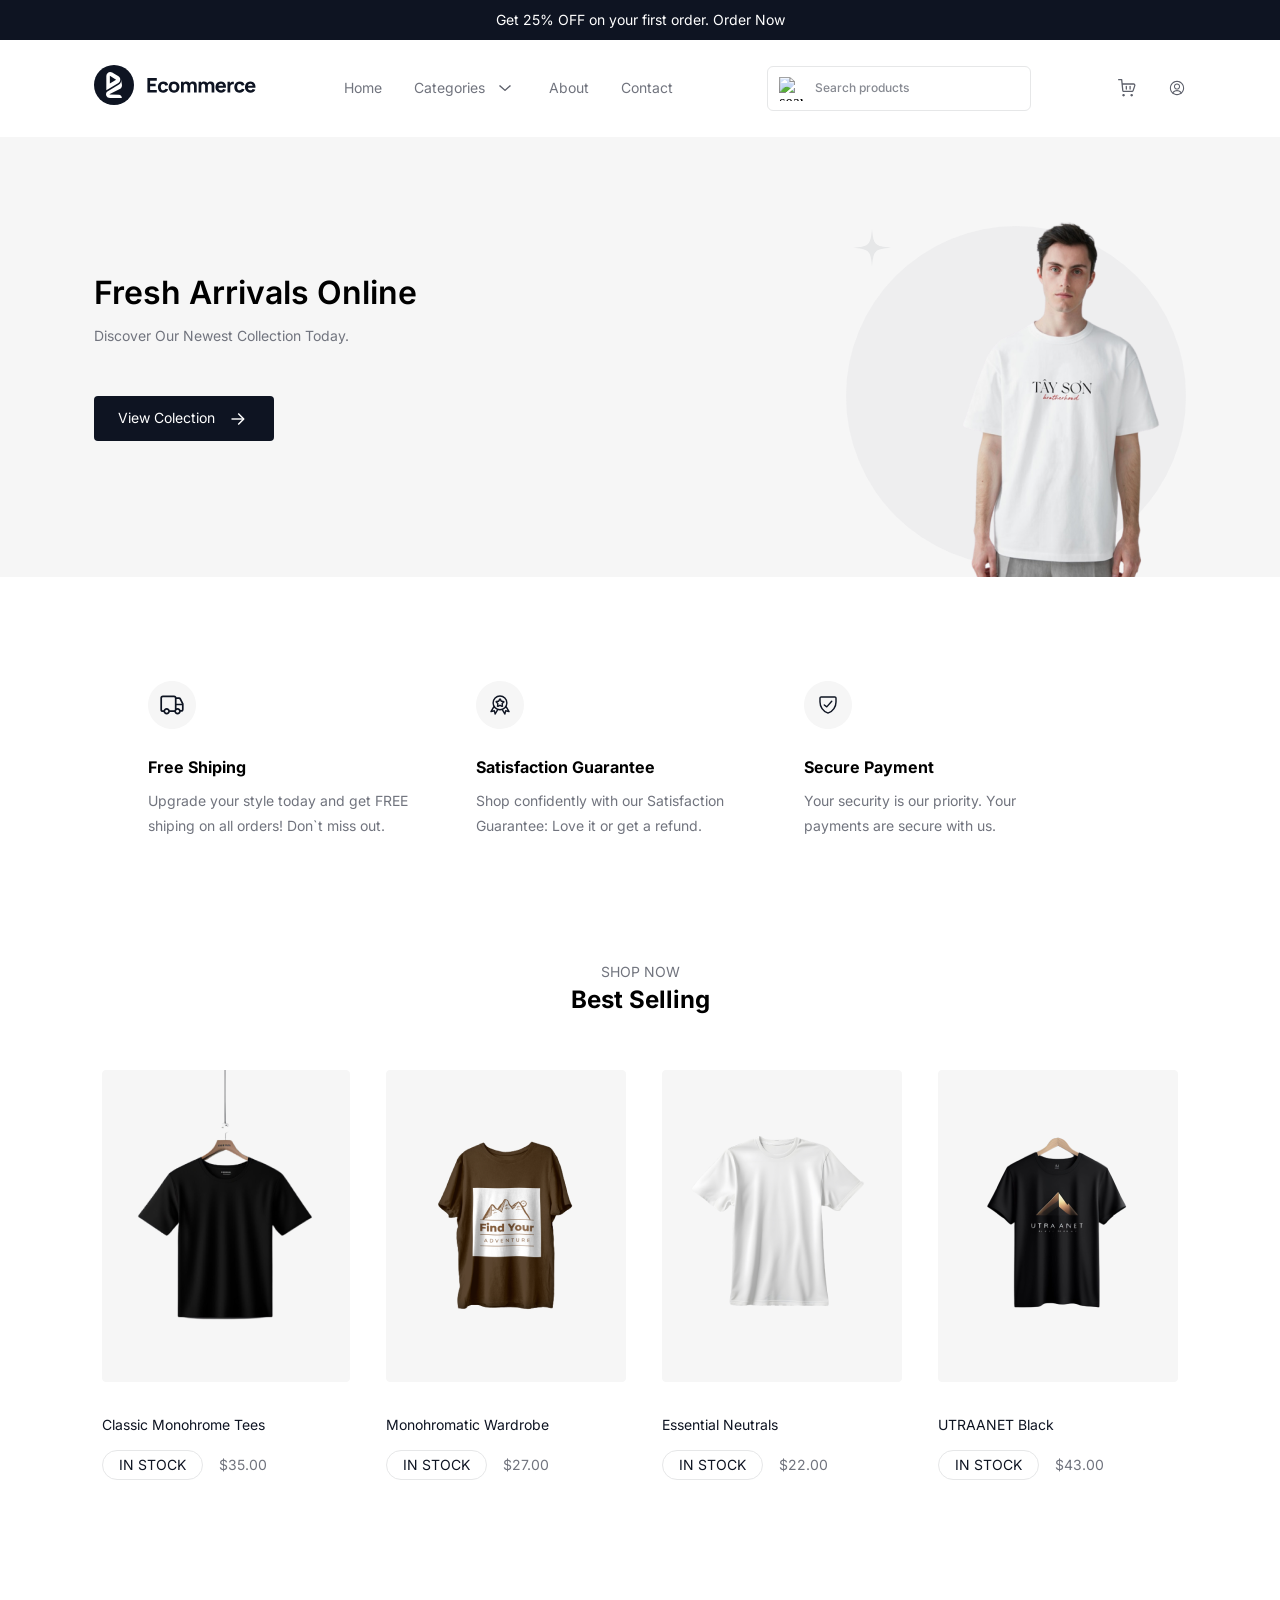
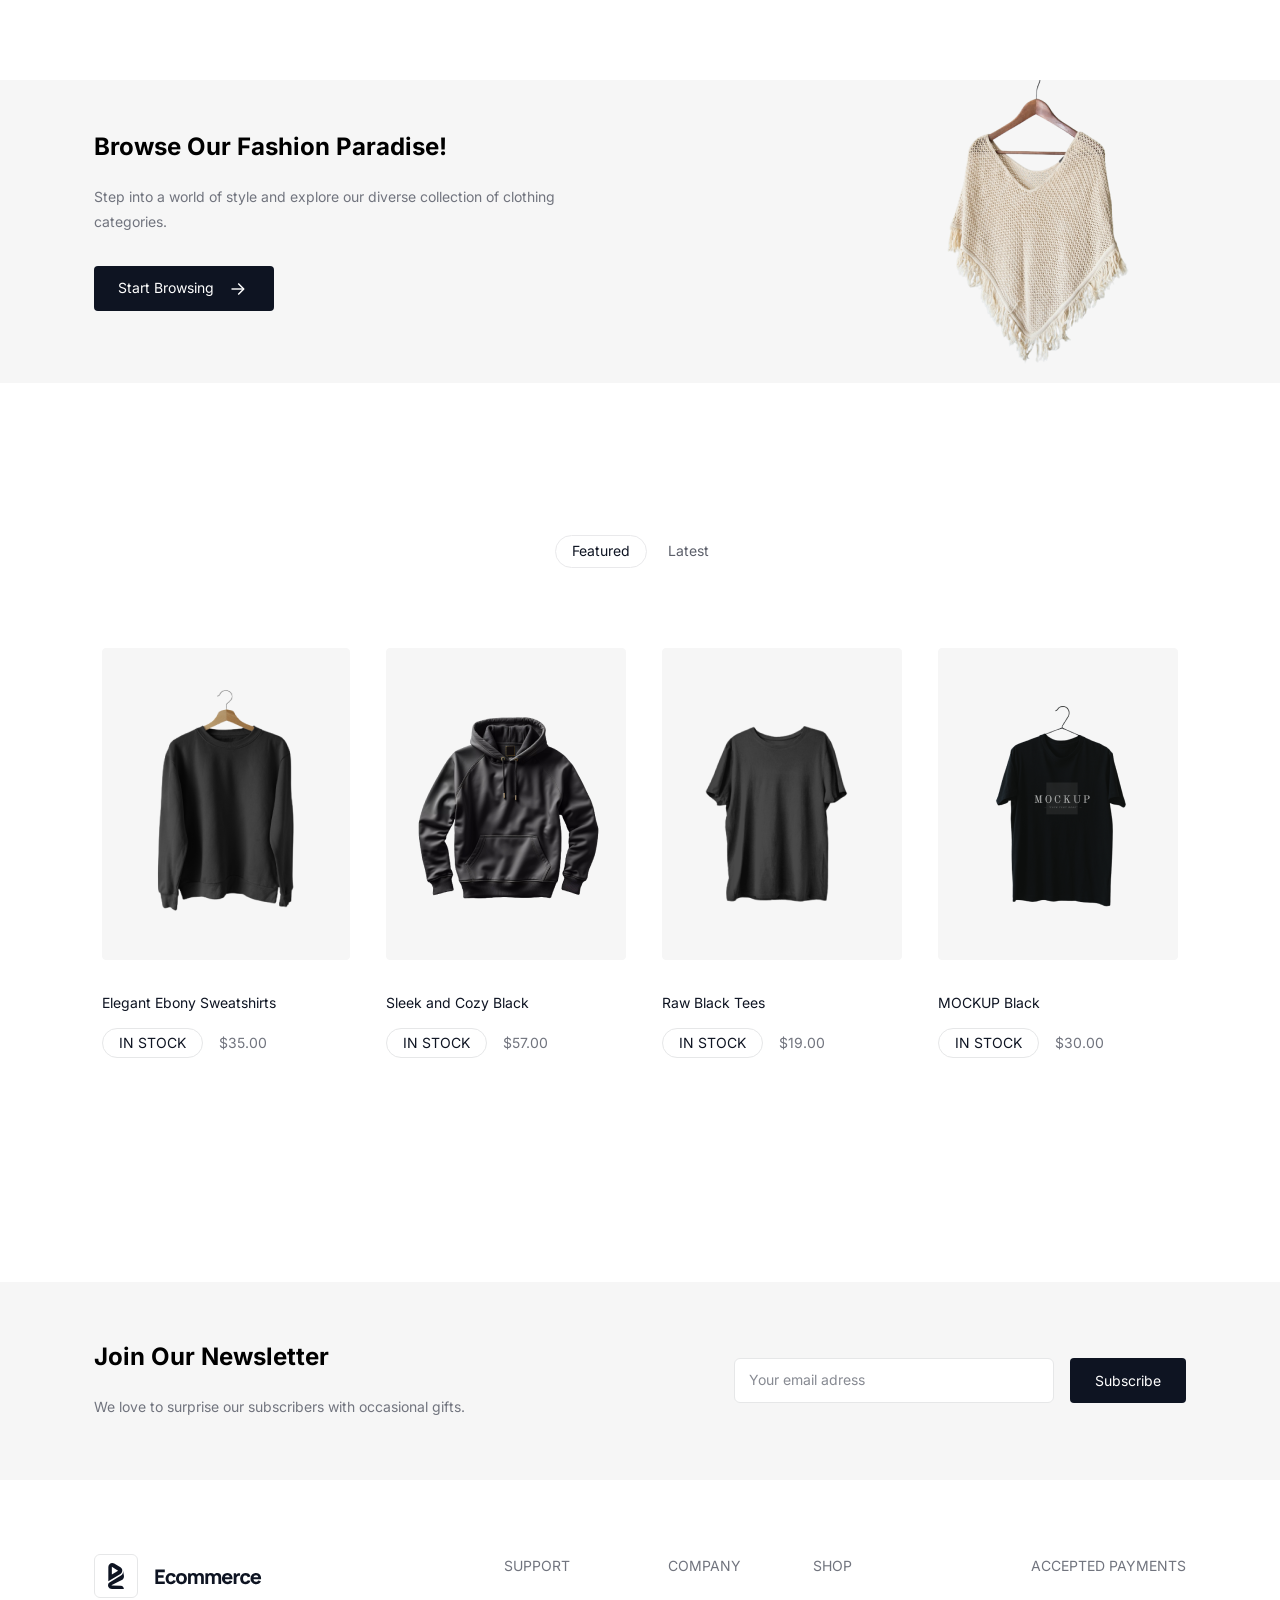
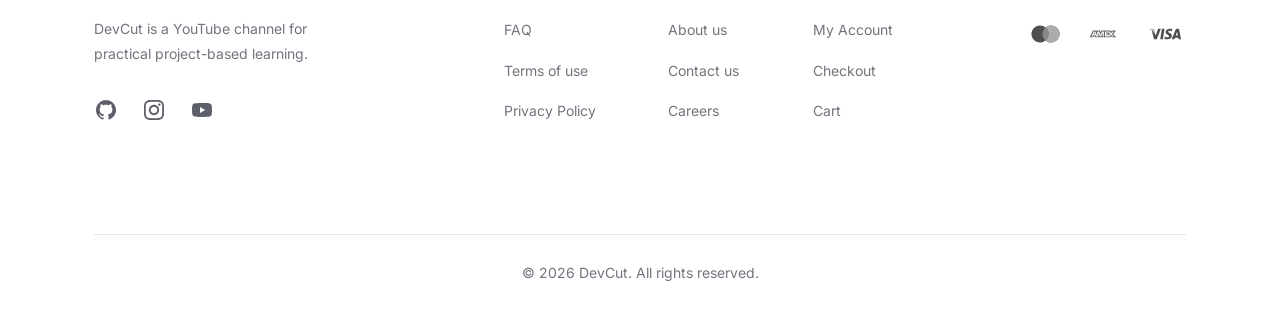
==== commit 6c3a8b0f: "realize cart system" ====
--- a/index.html
+++ b/index.html
@@ -361,7 +361,7 @@
         </div>
       </div>
       <div class="footer__ended__container">
-        <p class="footer__ended__text">&copy 2023 DevCut. All rights reserved.</p>
+        <p class="footer__ended__text">&copy 2026 DevCut. All rights reserved.</p>
       </div>
     </div>
   </footer>
--- a/css/main.css
+++ b/css/main.css
@@ -1 +1 @@
-@font-face{font-display:swap;font-family:"Inter";font-style:normal;font-weight:400;src:url("../fonts/inter-v20-latin-regular.woff2") format("woff2")}@font-face{font-display:swap;font-family:"Inter";font-style:normal;font-weight:500;src:url("../fonts/inter-v20-latin-500.woff2") format("woff2")}@font-face{font-display:swap;font-family:"Inter";font-style:normal;font-weight:600;src:url("../fonts/inter-v20-latin-600.woff2") format("woff2")}@font-face{font-display:swap;font-family:"Inter";font-style:normal;font-weight:700;src:url("../fonts/inter-v20-latin-700.woff2") format("woff2")}:root{--color-primary-b900: #4078FF;--color-primary-b800: #5C83FF;--color-primary-b700: #728FFF;--color-primary-b600: #869AFF;--color-primary-b500: #97A6FF;--color-primary-b400: #A8B2FF;--color-primary-b300: #B7BFFF;--color-primary-b200: #E3E5FF;--color-primary-b100: #F0F1FF;--color-neutral-b900: #0E1422;--color-neutral-b700: #333845;--color-neutral-b600: #474B57;--color-neutral-b500: #5C5F6A;--color-neutral-b400: #71747E;--color-neutral-b300: #878A92;--color-neutral-b200: #B6B7BC;--color-neutral-b100: #E6E7E8;--color-neutral-w200: #E9E9EB;--color-neutral-w100: #F6F6F6;--color-neutral-w900: #FFFFFF;--color-semantic-blue-b900: #306CEF;--color-semantic-blue-b800: #477CF1;--color-semantic-blue-b700: #5E8CF3;--color-semantic-blue-b600: #759DF4;--color-semantic-blue-b500: #8CADF6;--color-semantic-blue-b400: #A3BEF8;--color-semantic-blue-b300: #BACEFA;--color-semantic-blue-b200: #D1DEFB;--color-semantic-blue-b100: #E8EFFD;--color-semantic-green-g900: #057234;--color-semantic-green-g800: #2C7F45;--color-semantic-green-g700: #458B56;--color-semantic-green-g600: #5A9868;--color-semantic-green-g500: #6FA479;--color-semantic-green-g400: #83B18B;--color-semantic-green-g300: #98BE9E;--color-semantic-green-g200: #C1D8C4;--color-semantic-green-g100: #D5E5D7;--color-semantic-red-r900: #BE1313;--color-semantic-red-r800: #C83727;--color-semantic-red-r700: #D14F3A;--color-semantic-red-r600: #D9644E;--color-semantic-red-r500: #E17862;--color-semantic-red-r400: #E88C77;--color-semantic-red-r300: #EE9F8D;--color-semantic-red-r200: #F8C5B9;--color-semantic-red-r100: #FBD9D0;--color-semantic-yellow-y900: #F3B40A;--color-semantic-yellow-y800: #F6BB33;--color-semantic-yellow-y700: #F9C14C;--color-semantic-yellow-y600: #FBC862;--color-semantic-yellow-y500: #FDCF76;--color-semantic-yellow-y400: #FFD58A;--color-semantic-yellow-y300: #FFDC9E;--color-semantic-yellow-y200: #FFEAC4;--color-semantic-yellow-y100: #FFF1D8;--color-primary-brown-b100: #48321C}*{-webkit-box-sizing:border-box;box-sizing:border-box}body{margin:0}h1,h2,h3,h4,h5,h6,p,a,span{margin-top:0}.container{padding:0 2px;margin:0 auto;width:100%;max-width:1140px}@media screen and (min-width: 768px){.container{padding:0 24px}}a{text-decoration:none;color:var(--color-neutral-b900)}ul{list-style-type:none}h1{font-family:"Inter",sans-serif;font-size:40px;line-height:150%;font-weight:600}h2{font-family:"Inter",sans-serif;font-size:32px;font-weight:600}h3{font-family:"Inter",sans-serif;font-size:24px;font-weight:700}h4{font-family:"Inter",sans-serif;font-size:18px;font-weight:600}h5{font-family:"Inter",sans-serif;font-size:16px;font-weight:700}h6{font-family:"Inter",sans-serif;font-size:14px;font-weight:600}p,a,button,span{font-family:"Inter",sans-serif;font-size:14px;line-height:175%;font-weight:400;color:var(--color-neutral-b400);margin-bottom:0}label{font-family:"Inter",sans-serif;font-size:12px;line-height:24px;font-weight:500;color:var(--color-neutral-b300)}.aside-banner{background-color:var(--color-neutral-b900)}.banner{background-color:var(--color-neutral-b900);color:var(--color-neutral-w900);text-align:center;height:40px;padding:8px 0;margin-bottom:0}header{position:relative;z-index:4}.header__container{position:relative;display:-webkit-box;display:-ms-flexbox;display:flex;-webkit-box-orient:horizontal;-webkit-box-direction:normal;-ms-flex-direction:row;flex-direction:row;-ms-flex-pack:distribute;justify-content:space-around}@media screen and (min-width: 1280px){.header__container{-webkit-box-pack:justify;-ms-flex-pack:justify;justify-content:space-between}}.header__container{-webkit-box-align:center;-ms-flex-align:center;align-items:center;-webkit-box-flex:1;-ms-flex-positive:1;flex-grow:1;padding:20px 0}.header__container__list{display:none;position:absolute;bottom:-25%;background-color:var(--color-neutral-w200);width:100vw;-webkit-box-pack:center;-ms-flex-pack:center;justify-content:center;padding:0;-webkit-box-orient:horizontal;-webkit-box-direction:normal;-ms-flex-direction:row;flex-direction:row;gap:15px}@media screen and (min-width: 768px){.header__container__list{display:-webkit-box;display:-ms-flexbox;display:flex;gap:45px}}@media screen and (min-width: 1280px){.header__container__list{display:-webkit-box;display:-ms-flexbox;display:flex;background-color:rgba(0,0,0,0);position:static;-webkit-transform:none;transform:none;display:flex;width:337px;gap:32px;-webkit-box-pack:start;-ms-flex-pack:start;justify-content:flex-start}}.is-active{display:-webkit-box;display:-ms-flexbox;display:flex}.header__container__list__item{display:-webkit-box;display:-ms-flexbox;display:flex;-webkit-box-align:center;-ms-flex-align:center;align-items:center;gap:8px}.header__container__list__i:hover{-webkit-transform:scale(1.05);transform:scale(1.05)}.header__container__list__categories{display:-webkit-inline-box;display:-ms-inline-flexbox;display:inline-flex;position:relative}.droptown__toggle__img:hover{-webkit-transform:rotate(180deg);transform:rotate(180deg)}.dropdown-menu__container{position:absolute;top:100%;left:0px;background-color:var(--color-neutral-b100);border-radius:4px;opacity:0;visibility:hidden;-webkit-transform:translateY(10px);transform:translateY(10px);-webkit-transition:opacity .2s ease,visibility .2s,-webkit-transform .2s ease;transition:opacity .2s ease,visibility .2s,-webkit-transform .2s ease;transition:opacity .2s ease,transform .2s ease,visibility .2s;transition:opacity .2s ease,transform .2s ease,visibility .2s,-webkit-transform .2s ease;-webkit-transition-duration:.5s;transition-duration:.5s}.header__container__list__categories:hover .dropdown-menu__container{opacity:1;visibility:visible;-webkit-transform:translateY(0);transform:translateY(0)}.droptown__toggle__img{-webkit-transition-duration:.5s;transition-duration:.5s}.header__container__list__categories:hover .droptown__toggle__img{-webkit-transform:rotate(180deg);transform:rotate(180deg)}.dropdown-menu{padding:0 35px 0 5px}.dropdown-menu__item:hover{cursor:pointer;-webkit-transform:scale(1.05);transform:scale(1.05)}.search-image{height:46px;width:48px;padding:11px 12px;position:absolute;top:0px;left:0px}.user-search{position:relative;-webkit-box-flex:1;-ms-flex-positive:1;flex-grow:1;margin:0;display:none}@media screen and (min-width: 480px){.user-search{display:block;margin:0 10px}}@media screen and (min-width: 1280px){.user-search{-webkit-box-flex:0;-ms-flex-positive:0;flex-grow:0;margin:0}}.user__searcher{width:100%}@media screen and (min-width: 1280px){.user__searcher{width:264px}}.user__searcher{height:45px;border:1px solid var(--color-neutral-b100);border-radius:6px;padding:10px 20px 10px 48px;color:var(--color-neutral-b500);font-family:"Inter",sans-serif}.user__searcher:focus{border-color:var(--color-neutral-b300);outline:none}.user__searcher:focus+.user__searcher__label{display:none}.user__searcher:not(:-moz-placeholder)+.user__searcher__label{display:none}.user__searcher:not(:-ms-input-placeholder)+.user__searcher__label{display:none}.user__searcher:not(:placeholder-shown)+.user__searcher__label{display:none}.user__searcher__label{position:absolute;left:48px;top:10px;display:-webkit-box;display:-ms-flexbox;display:flex;-webkit-box-align:center;-ms-flex-align:center;align-items:center;pointer-events:none}.user__searcher__label:hover{cursor:text}.user-search__results{position:absolute;top:50px;padding:5px;display:none;-webkit-box-orient:vertical;-webkit-box-direction:normal;-ms-flex-direction:column;flex-direction:column;gap:5px;width:100%;background-color:var(--color-neutral-b100);border-radius:4px;overflow:hidden;z-index:3}.user-search__result{display:-webkit-box;display:-ms-flexbox;display:flex;-webkit-box-align:center;-ms-flex-align:center;align-items:center;gap:10px;width:100%;height:50px;background-color:var(--color-neutral-w100)}.user-search__result:hover{cursor:pointer;background-color:var(--color-neutral-b200)}.user-search__result__image{display:-webkit-box;display:-ms-flexbox;display:flex;-webkit-box-pack:center;-ms-flex-pack:center;justify-content:center;-webkit-box-align:center;-ms-flex-align:center;align-items:center}.user-search__result__img{height:50px;margin-bottom:0}.user-search__result__text__heading{margin-bottom:0}.user-search__result__text__price{margin-bottom:0}.header-section__buttons{display:-webkit-box;display:-ms-flexbox;display:flex;gap:32px}.header-section__button{background:none;border:none;padding:0;max-height:18px}.header-section__button:hover{cursor:pointer;-webkit-transform:scale(1.05);transform:scale(1.05)}.post__nav__section{background-color:var(--color-neutral-w100)}.post__nav{display:inline-block;padding:15px 12px;margin-bottom:0}.post__nav__home:hover{-webkit-transform:scale(1.05);transform:scale(1.05)}.post__nav__container{padding:35px 0}.post__nav__heading{margin-bottom:8px}.post__nav__search{color:var(--color-neutral-b900)}.post__nav__search:hover{-webkit-transform:scale(1.05);transform:scale(1.05)}.arrow-right__img{-webkit-transform:rotate(-90deg);transform:rotate(-90deg)}@media screen and (min-width: 768px){.advantages-section{margin-bottom:72px}}.advantages-section__list{display:-webkit-box;display:-ms-flexbox;display:flex;-webkit-box-orient:vertical;-webkit-box-direction:normal;-ms-flex-direction:column;flex-direction:column;-webkit-box-align:center;-ms-flex-align:center;align-items:center;padding:0 10px}@media screen and (min-width: 768px){.advantages-section__list{-webkit-box-pack:justify;-ms-flex-pack:justify;justify-content:space-between;gap:0;-webkit-box-orient:horizontal;-webkit-box-direction:normal;-ms-flex-direction:row;flex-direction:row;-webkit-box-pack:center;-ms-flex-pack:center;justify-content:center}}.advantages-section__list__item{margin-bottom:30px;width:50%;text-align:center}@media screen and (min-width: 768px){.advantages-section__list__item{margin-bottom:0;-ms-flex-preferred-size:328px;flex-basis:328px;text-align:start;padding:16px 56px 50px 0}}.advantages-section__list__item__image{margin-bottom:24px}.advantages-section__list__item__heading{margin-bottom:12px}.pre-footer-section{background-color:var(--color-neutral-w100);margin-bottom:40px}@media screen and (min-width: 768px){.pre-footer-section{margin-bottom:74px}}.pre-footer-section__container{display:-webkit-box;display:-ms-flexbox;display:flex;-webkit-box-orient:vertical;-webkit-box-direction:normal;-ms-flex-direction:column;flex-direction:column;-webkit-box-align:center;-ms-flex-align:center;align-items:center;gap:15px}@media screen and (min-width: 768px){.pre-footer-section__container{-webkit-box-orient:horizontal;-webkit-box-direction:normal;-ms-flex-direction:row;flex-direction:row;-webkit-box-align:start;-ms-flex-align:start;align-items:flex-start;padding:60px 0;-webkit-box-align:center;-ms-flex-align:center;align-items:center;gap:0}}.pre-footer-section__container__text{-webkit-box-flex:1;-ms-flex-positive:1;flex-grow:1;text-align:center}@media screen and (min-width: 768px){.pre-footer-section__container__text{text-align:start}}.user-email{position:relative;display:-webkit-box;display:-ms-flexbox;display:flex;-webkit-box-pack:justify;-ms-flex-pack:justify;justify-content:space-between;gap:16px}.user-email__input{padding:10px 15px;height:45px;border:1px solid var(--color-neutral-b100);border-radius:6px;color:var(--color-neutral-b500);font-family:"Inter",sans-serif;font-size:14px;font-weight:400}@media screen and (min-width: 768px){.user-email__input{width:320px}}.user-email__input:focus{border-color:var(--color-neutral-b300);outline:none}.user-email__input__label{position:absolute;left:15px;top:10px;font-family:"Inter",sans-serif;font-size:14px;font-weight:400}.user-email__input__label:hover{cursor:text}.user-email__input:focus+.user-email__input__label{display:none}.user-email__input:not(:-moz-placeholder)+.user-email__input__label{display:none}.user-email__input:not(:-ms-input-placeholder)+.user-email__input__label{display:none}.user-email__input:not(:placeholder-shown)+.user-email__input__label{display:none}.footer__container{display:-webkit-box;display:-ms-flexbox;display:flex;-webkit-box-orient:vertical;-webkit-box-direction:normal;-ms-flex-direction:column;flex-direction:column;-webkit-box-align:center;-ms-flex-align:center;align-items:center;gap:30px;margin-bottom:40px}@media screen and (min-width: 768px){.footer__container{margin-bottom:104px;-webkit-box-orient:horizontal;-webkit-box-direction:normal;-ms-flex-direction:row;flex-direction:row;gap:10px;-webkit-box-align:start;-ms-flex-align:start;align-items:flex-start}}.footer__container__logos{display:-webkit-box;display:-ms-flexbox;display:flex;-webkit-box-orient:vertical;-webkit-box-direction:normal;-ms-flex-direction:column;flex-direction:column;-webkit-box-align:center;-ms-flex-align:center;align-items:center;text-align:center}@media screen and (min-width: 768px){.footer__container__logos{display:block;text-align:start;-ms-flex-preferred-size:272px;flex-basis:272px}}.footer__container__logo{margin-bottom:12px}.footer__container__logos__text{margin-bottom:32px}.footer__container__logos__socials{display:-webkit-box;display:-ms-flexbox;display:flex;-webkit-box-pack:start;-ms-flex-pack:start;justify-content:start;gap:24px}.footer__container__text{display:-webkit-box;display:-ms-flexbox;display:flex;-webkit-box-pack:center;-ms-flex-pack:center;justify-content:center;gap:20px}@media screen and (min-width: 768px){.footer__container__text{gap:72px}}.footer__container__text{-webkit-box-flex:1;-ms-flex-positive:1;flex-grow:1}.footer__container__text__heading{margin-bottom:40px}.footer__container__text__paragraph{margin-bottom:16px}.footer__container__text__payments{margin-bottom:40px}.footer__container__payments__logos{display:-webkit-box;display:-ms-flexbox;display:flex;-webkit-box-pack:justify;-ms-flex-pack:justify;justify-content:space-between}.footer__ended__container{position:relative;display:-webkit-box;display:-ms-flexbox;display:flex;-webkit-box-pack:center;-ms-flex-pack:center;justify-content:center;padding:27px 0}.footer__ended__text::before{position:absolute;left:0;top:0;display:block;content:" ";width:100%;height:1px;background-color:var(--color-neutral-b100)}.button{width:180px;height:45px;background-color:var(--color-neutral-b900);color:var(--color-neutral-w900);border:none;border-radius:4px;padding:10px 24px}.button:hover{cursor:pointer;background-color:var(--color-neutral-b700)}.subscribe-button{width:116px}.buttons-center{display:-webkit-box;display:-ms-flexbox;display:flex;-webkit-box-align:center;-ms-flex-align:center;align-items:center;-webkit-box-pack:justify;-ms-flex-pack:justify;justify-content:space-between}.featured-product-section__button{background-color:rgba(0,0,0,0);border:1px solid var(--color-neutral-w200);border-radius:25px;padding:3px 16px;color:var(--color-neutral-b900)}.featured-product-section__button:hover{cursor:pointer}.latest-product-section__button{background-color:rgba(0,0,0,0);border:1px solid rgba(0,0,0,0);padding:3px 16px;color:var(--color-neutral-b500);margin-bottom:48px}.latest-product-section__button:hover{cursor:pointer;border:1px solid var(--color-neutral-w200);border-radius:25px;color:var(--color-neutral-b900)}.burger-button{background-color:rgba(0,0,0,0);border:none;padding:0;width:18px;height:18px;display:-webkit-box;display:-ms-flexbox;display:flex;-webkit-box-pack:center;-ms-flex-pack:center;justify-content:center;-webkit-box-align:center;-ms-flex-align:center;align-items:center}@media screen and (min-width: 480px){.burger-button{display:none}}.section__list__image{margin-bottom:24px}.section__list__item{padding:16px 8px}.section__list__item:hover{-webkit-transform:scale(1.05);transform:scale(1.05);-webkit-transition:.5s;transition:.5s;-webkit-box-shadow:0px 2px 3px 0px var(--color-neutral-b100),2px 0px 3px 0px var(--color-neutral-b100);box-shadow:0px 2px 3px 0px var(--color-neutral-b100),2px 0px 3px 0px var(--color-neutral-b100)}.section__list__text{color:var(--color-neutral-b900);margin-bottom:12px}.section__list__container{display:-webkit-box;display:-ms-flexbox;display:flex;-webkit-box-align:center;-ms-flex-align:center;align-items:center;gap:16px}.section__list__label{color:var(--color-neutral-b900);border:1px solid var(--color-neutral-b100);border-radius:25px;padding:2px 16px}.left-bar{-webkit-box-flex:1;-ms-flex-positive:1;flex-grow:1;border:1px solid var(--color-neutral-b100);border-radius:5px;height:-webkit-fit-content;height:-moz-fit-content;height:fit-content;padding:24px 14px 32px 18px;max-width:248px}.left-bar__categories__heading{margin-bottom:16px}.left-bar__categories__list{padding:0}.left-bar__categories__list__item{padding:12px 0 12px 4px}.left-bar__categories__list__item::after{content:" ";display:block;width:200px;height:0px;-webkit-box-shadow:0px 12px 0px .5px var(--color-neutral-w200);box-shadow:0px 12px 0px .5px var(--color-neutral-w200)}.left-bar__categories__list__item input[type=checkbox]{position:absolute;width:1px;height:1px;padding:0;margin:-1px;overflow:hidden;clip:rect(0, 0, 0, 0);border:0}.left-bar__categories__list__item__label{display:-webkit-box;display:-ms-flexbox;display:flex;-webkit-box-align:center;-ms-flex-align:center;align-items:center;font-family:"Inter",sans-serif;font-size:14px;font-weight:400;color:var(--color-neutral-b600)}.left-bar__categories__list__item__label:hover{cursor:pointer}.left-bar__categories__list__item__label::before{content:"";display:inline-block;-ms-flex-negative:0;flex-shrink:0;width:18px;height:18px;margin-right:10px;border:2px solid var(--color-neutral-b100);border-radius:3px;background-color:var(--color-neutral-w900)}.left-bar__categories__input:checked+label::before{background-image:url(/images/svg/select-box.svg);border:2px solid var(--color-neutral-w900)}.left-bar__color{margin-bottom:40px}.left-bar__color__heading{margin-bottom:12px}.left-bar__color__checkbox{position:absolute;width:1px;height:1px;padding:0;margin:-1px;overflow:hidden;clip:rect(0, 0, 0, 0);border:0}.left-bar__color__checkbox:checked+.left-bar__color__label::before{-webkit-box-shadow:0 0 0 3px var(--color-neutral-w900),0 0 0 5px var(--color-neutral-b900);box-shadow:0 0 0 3px var(--color-neutral-w900),0 0 0 5px var(--color-neutral-b900)}.left-bar__color__label:hover{cursor:pointer}.left-bar__color__label::before{content:"";display:inline-block;width:24px;height:24px;border-radius:25px}.left-bar__color__semantic-blue::before{background-color:var(--color-semantic-blue-b400)}.left-bar__color__semantic-yellow::before{background-color:var(--color-semantic-yellow-y400)}.left-bar__color__primary-blue::before{background-color:var(--color-primary-b900)}.left-bar__color__semantic-green::before{background-color:var(--color-semantic-green-g400)}.left-bar__color__primary-brown::before{background-color:var(--color-primary-brown-b100)}.left-bar__color__primary-dark::before{background-color:var(--color-neutral-b900)}.left-bar__color__primary-white::before{background-color:var(--color-neutral-w100)}.left-bar__size__heading{margin-bottom:12px}.left-bar__size__container{display:-webkit-box;display:-ms-flexbox;display:flex;gap:8px;-ms-flex-wrap:wrap;flex-wrap:wrap;overflow:hidden;max-width:200px;margin-bottom:40px}.left-bar__size__checkbox{position:absolute;width:1px;height:1px;padding:0;margin:-1px;overflow:hidden;clip:rect(0, 0, 0, 0);border:0}.left-bar__size__checkbox:checked+.left-bar__size__checkbox__label{color:var(--color-neutral-b900);border-color:var(--color-neutral-b900)}.left-bar__size__checkbox__label{position:relative;display:-webkit-box;display:-ms-flexbox;display:flex;-webkit-box-pack:center;-ms-flex-pack:center;justify-content:center;-webkit-box-align:center;-ms-flex-align:center;align-items:center;height:40px;width:40px;font-size:12px;font-weight:500;color:var(--color-neutral-b500);border:1px solid var(--color-neutral-b100);border-radius:4px}.left-bar__size__checkbox__label:hover{cursor:pointer;color:var(--color-neutral-b900);border-color:var(--color-neutral-b900)}.left-bar__price{max-height:104px;max-width:216px;margin-bottom:30px}.colors__container{display:-webkit-box;display:-ms-flexbox;display:flex;-ms-flex-wrap:wrap;flex-wrap:wrap;gap:18px}.price-slider-container{position:relative;width:100%;height:16px;margin-bottom:20px}.price-slider-container .slider-track{position:absolute;width:100%;height:4px;background-color:var(--color-neutral-b100);border-radius:10px;top:50%;-webkit-transform:translateY(-50%);transform:translateY(-50%);z-index:1}.price-slider-container .slider-progress{position:absolute;height:6px;background-color:var(--color-neutral-b300);border-radius:10px;top:50%;-webkit-transform:translateY(-50%);transform:translateY(-50%);z-index:2}.price-slider-container input[type=range]{position:absolute;width:100%;height:100%;top:0;left:0;background:none;pointer-events:none;-webkit-appearance:none;-moz-appearance:none;appearance:none;margin:0;padding:0}.price-slider-container input[type=range]::-webkit-slider-thumb{position:relative;-webkit-appearance:none;appearance:none;width:16px;height:16px;border-radius:50%;background-color:var(--color-neutral-b900);cursor:pointer;pointer-events:auto;border:none;-webkit-box-shadow:0 0 0 2px var(--color-neutral-w900);box-shadow:0 0 0 2px var(--color-neutral-w900);z-index:3}.price-slider-container input[type=range]::-moz-range-thumb{position:relative;width:20px;height:20px;border-radius:50%;background-color:var(--color-neutral-b900);cursor:pointer;pointer-events:auto;border:none;box-shadow:0 0 0 2px var(--color-neutral-w900);z-index:3}.price-tooltip__input{display:-webkit-box;display:-ms-flexbox;display:flex;max-width:216px;gap:50px;padding:0 10px}.price__input{text-align:center;width:100%;font-family:"Inter",sans-serif;border:1px solid var(--color-neutral-b500);border-radius:4px;-moz-appearance:textfield}.price__input::-webkit-outer-spin-button,.price__input::-webkit-inner-spin-button{-webkit-appearance:none;margin:0}.price__input:focus{border-color:var(--color-neutral-b900);outline:none}.button__container{display:-webkit-box;display:-ms-flexbox;display:flex;-webkit-box-pack:center;-ms-flex-pack:center;justify-content:center;-webkit-box-align:center;-ms-flex-align:center;align-items:center;width:216px}.apply-filters-button{width:107px;padding:10px;background:var(--color-neutral-b900);color:var(--color-neutral-w900);border:none;border-radius:4px;cursor:pointer;-ms-flex-negative:1;flex-shrink:1}.apply-filters-button:hover{-webkit-transform:scale(1.05);transform:scale(1.05)}.hero-section{background-color:var(--color-neutral-w100);margin-bottom:88px}.hero-section__container{position:relative;padding:136px 0;display:-webkit-box;display:-ms-flexbox;display:flex;-webkit-box-orient:horizontal;-webkit-box-direction:normal;-ms-flex-direction:row;flex-direction:row}.text{display:-webkit-box;display:-ms-flexbox;display:flex;-webkit-box-align:center;-ms-flex-align:center;align-items:center;-webkit-box-orient:vertical;-webkit-box-direction:normal;-ms-flex-direction:column;flex-direction:column;-webkit-box-flex:1;-ms-flex-positive:1;flex-grow:1}@media screen and (min-width: 768px){.text{display:block}}.hero-section__container__heading{text-align:center}@media screen and (min-width: 768px){.hero-section__container__heading{text-align:start}}.hero-section__container__heading{margin-bottom:12px}.hero-section__container__paragraph{margin-bottom:48px}.images::before{display:none}@media screen and (min-width: 768px){.images::before{position:absolute;content:"";display:block;height:340px;width:340px;bottom:11px;right:0;background-image:url(/images/svg/ellipse.svg);background-repeat:no-repeat;z-index:0}}@media screen and (min-width: 768px){.images::after{position:absolute;content:"";display:block;height:38px;width:38px;top:92px;right:295px;background-image:url(/images/svg/starsvg.svg);background-repeat:no-repeat;z-index:0}}.hero-section__image{display:none}@media screen and (min-width: 768px){.hero-section__image{display:block;position:absolute;top:66px;right:0px;z-index:1}}@media screen and (min-width: 768px){.products-section{margin-bottom:168px}}.products-section__container{display:-webkit-box;display:-ms-flexbox;display:flex;-webkit-box-orient:vertical;-webkit-box-direction:normal;-ms-flex-direction:column;flex-direction:column;-webkit-box-align:center;-ms-flex-align:center;align-items:center}.section__list{display:-webkit-box;display:-ms-flexbox;display:flex;overflow:hidden;-ms-flex-wrap:wrap;flex-wrap:wrap;-webkit-box-pack:center;-ms-flex-pack:center;justify-content:center;padding-left:0;gap:20px}.section__list__li{-ms-flex-preferred-size:calc(25% - 60px);flex-basis:calc(25% - 60px)}@media screen and (min-width: 768px){.section__list__li{-webkit-box-flex:0;-ms-flex:0 0 calc((100% - 20px)/2);flex:0 0 calc((100% - 20px)/2);display:-webkit-box;display:-ms-flexbox;display:flex;-webkit-box-pack:center;-ms-flex-pack:center;justify-content:center}}@media screen and (min-width: 1280px){.section__list__li{-ms-flex-preferred-size:calc(25% - 60px);flex-basis:calc(25% - 60px)}}.browsing-section{background-color:var(--color-neutral-w100);margin-bottom:40px}@media screen and (min-width: 768px){.browsing-section{margin-bottom:152px}}.browsing-section__container{position:relative;padding:52px 0 72px 0;display:-webkit-box;display:-ms-flexbox;display:flex;-webkit-box-pack:center;-ms-flex-pack:center;justify-content:center;-webkit-box-align:center;-ms-flex-align:center;align-items:center}@media screen and (min-width: 768px){.browsing-section__container{-webkit-box-pack:justify;-ms-flex-pack:justify;justify-content:space-between}}.browsing-section__container__text{display:-webkit-box;display:-ms-flexbox;display:flex;-webkit-box-orient:vertical;-webkit-box-direction:normal;-ms-flex-direction:column;flex-direction:column;-webkit-box-align:center;-ms-flex-align:center;align-items:center}@media screen and (min-width: 768px){.browsing-section__container__text{display:block}}.browsing-section__heading{text-align:center}@media screen and (min-width: 768px){.browsing-section__heading{text-align:start}}.browsing-section__heading{margin-bottom:24px}.browsing-section__text{margin-bottom:32px;text-align:center;width:50%}@media screen and (min-width: 768px){.browsing-section__text{width:462px;text-align:start}}.browsing-section__image{display:none}@media screen and (min-width: 768px){.browsing-section__image{display:block;position:absolute;top:0;right:40px}}.latest-product-section{margin-bottom:40px}@media screen and (min-width: 768px){.latest-product-section{margin-bottom:192px}}.latest-product-section__image{margin-bottom:24px}.latest-product-section__container{display:-webkit-box;display:-ms-flexbox;display:flex;-webkit-box-orient:vertical;-webkit-box-direction:normal;-ms-flex-direction:column;flex-direction:column;-webkit-box-align:center;-ms-flex-align:center;align-items:center}.page-about .hero-section .text{display:-webkit-box;display:-ms-flexbox;display:flex;-webkit-box-orient:vertical;-webkit-box-direction:normal;-ms-flex-direction:column;flex-direction:column;-webkit-box-align:end;-ms-flex-align:end;align-items:flex-end}.page-about .hero-section .images::before{left:0}.page-about .hero-section .images::after{left:295px}.page-about .hero-section .hero-section__image{left:0px}.page-about .description-section__container{display:-webkit-box;display:-ms-flexbox;display:flex;-webkit-box-orient:vertical;-webkit-box-direction:normal;-ms-flex-direction:column;flex-direction:column;-webkit-box-pack:center;-ms-flex-pack:center;justify-content:center;-webkit-box-align:center;-ms-flex-align:center;align-items:center;margin-bottom:152px}.page-about .description-section__url{font-family:"Inter",sans-serif;font-size:18px;font-weight:800;color:var(--color-primary-b900);text-align:center}.page-cart .hero-section{background-color:var(--color-neutral-w900);padding:56px 0 220px 0}.page-cart .cart-container{display:-webkit-box;display:-ms-flexbox;display:flex;gap:122px}.page-cart .cart-list__container{-webkit-box-flex:1;-ms-flex-positive:1;flex-grow:1}.page-cart .cart-list__container__heading{margin-bottom:67px}.page-cart .cart-list__container__heading::after{content:"";display:inline-block;width:100%;height:1px;background-color:var(--color-neutral-b100)}.page-cart .cart-list__item{display:-webkit-box;display:-ms-flexbox;display:flex;-webkit-box-pack:justify;-ms-flex-pack:justify;justify-content:space-between;-webkit-box-align:center;-ms-flex-align:center;align-items:center;margin-bottom:40px}.page-cart .cart-list__item__text{-webkit-box-flex:1;-ms-flex-positive:1;flex-grow:1}.page-cart .cart-list__item__text__heading{color:var(--color-neutral-b900);font-weight:500;font-size:14px;margin-bottom:6px}.page-cart .cart-list__item__text__paragraph{display:-webkit-box;display:-ms-flexbox;display:flex;-ms-flex-negative:1;flex-shrink:1;-webkit-box-align:center;-ms-flex-align:center;align-items:center;gap:8px;color:var(--color-neutral-b500)}.page-cart .cart-list__item__text__price{margin:0;font-weight:500;margin-right:32px}.page-cart .cart-list__item__image__container{display:-webkit-box;display:-ms-flexbox;display:flex;-webkit-box-pack:center;-ms-flex-pack:center;justify-content:center;-webkit-box-align:center;-ms-flex-align:center;align-items:center;padding:9px 18px;height:80px;width:80px;background-color:var(--color-neutral-w100);border-radius:4px;margin-right:32px}.page-cart .cart-list__item__text__color{display:inline-block;content:"";min-width:12px;height:12px;background-color:var(--color-semantic-green-g300);border-radius:25px}.page-cart .cart-list__item__2__text__color{display:inline-block;content:"";min-width:12px;height:12px;background-color:var(--color-primary-b400);border-radius:25px}.page-cart .product__quantity__selected{display:-webkit-box;display:-ms-flexbox;display:flex;-webkit-box-pack:justify;-ms-flex-pack:justify;justify-content:space-between;-webkit-box-align:center;-ms-flex-align:center;align-items:center;margin-bottom:0;margin-right:16px;border:1px solid var(--color-neutral-b100);border-radius:4px;padding:10px 14px}.page-cart .product__quantity__input{width:40px;text-align:center;border:none;background:rgba(0,0,0,0);font-size:16px;font-weight:500;color:var(--color-neutral-b900);outline:none;-moz-appearance:textfield}.page-cart .product__quantity__input::-webkit-outer-spin-button,.page-cart .product__quantity__input::-webkit-inner-spin-button{-webkit-appearance:none;margin:0}.page-cart .product__quantity__selected__button{background-color:rgba(0,0,0,0);border:none;display:-webkit-box;display:-ms-flexbox;display:flex;-webkit-box-pack:center;-ms-flex-pack:center;justify-content:center;-webkit-box-align:center;-ms-flex-align:center;align-items:center;font-weight:400;font-size:large;padding:0}.page-cart .product__quantity__selected__button:hover{cursor:pointer;-webkit-transform:scale(1.1);transform:scale(1.1)}.page-cart .cart-list__button__close{display:-webkit-box;display:-ms-flexbox;display:flex;-webkit-box-pack:center;-ms-flex-pack:center;justify-content:center;-webkit-box-align:center;-ms-flex-align:center;align-items:center;padding:10px;background-color:var(--color-neutral-w100);border:none;border-radius:4px}.page-cart .cart-list__button__close:hover{cursor:pointer;background-color:var(--color-neutral-b100)}.page-cart .visible__container{display:-webkit-box;display:-ms-flexbox;display:flex;-webkit-box-pack:justify;-ms-flex-pack:justify;justify-content:space-between;-webkit-box-align:center;-ms-flex-align:center;align-items:center}.page-cart .sum-list__container{padding:32px 24px 40px 24px;border:1px solid var(--color-neutral-b100);border-radius:4px;width:340px}.page-cart .sum-list__container__heading{margin-bottom:40px}.page-cart .sum-list__container__text{display:-webkit-box;display:-ms-flexbox;display:flex;-webkit-box-pack:justify;-ms-flex-pack:justify;justify-content:space-between;margin-bottom:12px}.page-cart .sum-list__container__text__black{font-weight:500;color:var(--color-neutral-b900)}.page-cart .sum-list__container__text__gray{color:var(--color-neutral-b500)}.page-cart .sum-list__container__text__last{position:relative;margin-top:48px}.page-cart .sum-list__container__text__last::before{position:absolute;top:-24px;content:"";height:1px;width:100%;background-color:var(--color-neutral-b100)}.page-cart .sum-list__container__button{width:100%;padding:10px 0;border:none;border-radius:4px;background-color:var(--color-neutral-b900);color:var(--color-neutral-w900);margin-bottom:32px}.page-cart .sum-list__container__button:hover{cursor:pointer;-webkit-transform:scale(1.01);transform:scale(1.01)}.page-cart .sum-list__container__link{display:-webkit-box;display:-ms-flexbox;display:flex;-webkit-box-pack:center;-ms-flex-pack:center;justify-content:center;font-size:12px;text-decoration:underline;color:var(--color-neutral-b900)}.page-cart .sum-list__container__link:hover{color:var(--color-neutral-b500)}.page-categories .hero-product-section{display:-webkit-box;display:-ms-flexbox;display:flex}.page-categories .products-section{-webkit-box-flex:1;-ms-flex-positive:1;flex-grow:1}.page-categories .products-section__container{margin-left:20px;max-width:824px}.page-categories .section__list{display:-webkit-box;display:-ms-flexbox;display:flex;-ms-flex-wrap:wrap;flex-wrap:wrap;-webkit-box-pack:start;-ms-flex-pack:start;justify-content:flex-start;-ms-flex-line-pack:start;align-content:flex-start;gap:20px;width:100%;padding:0;margin:0;list-style:none}.page-categories .filters-container{padding-left:30px;padding-top:4px}.page-categories .filters-container__aside{margin-bottom:24px;padding-bottom:4px}.page-categories .filters-container__sorted{display:-webkit-box;display:-ms-flexbox;display:flex;-webkit-box-orient:horizontal;-webkit-box-direction:normal;-ms-flex-direction:row;flex-direction:row;-webkit-box-pack:justify;-ms-flex-pack:justify;justify-content:space-between;-webkit-box-align:center;-ms-flex-align:center;align-items:center}.page-categories .filters__button{display:-webkit-inline-box;display:-ms-inline-flexbox;display:inline-flex;-webkit-box-align:center;-ms-flex-align:center;align-items:center;-webkit-box-pack:justify;-ms-flex-pack:justify;justify-content:space-between;background-color:rgba(0,0,0,0);border:1px solid var(--color-neutral-b100);border-radius:25px;padding:6px 14px;gap:6px;color:var(--color-neutral-b900);font-family:"Inter",sans-serif;font-size:14px;font-weight:400;cursor:pointer;-webkit-transition:background-color .2s ease,border-color .2s ease;transition:background-color .2s ease,border-color .2s ease}.page-categories .filters__button svg{color:var(--color-neutral-b400);-webkit-transition:color .2s ease;transition:color .2s ease}.page-categories .filters__button:hover{border-color:var(--color-neutral-b900);background-color:var(--color-neutral-w100);color:var(--color-neutral-b500)}.page-categories .filters__button:hover svg{color:var(--color-neutral-b900)}.page-categories .buttons-container{display:-webkit-box;display:-ms-flexbox;display:flex;-webkit-box-orient:horizontal;-webkit-box-direction:normal;-ms-flex-direction:row;flex-direction:row;-ms-flex-wrap:wrap;flex-wrap:wrap;gap:10px;margin-top:8px}.page-categories .dropdown-menu__sorted{display:-webkit-inline-box;display:-ms-inline-flexbox;display:inline-flex;position:relative;cursor:pointer}.page-categories .dropdown-menu__sorted:hover .dropdown-menu__container{opacity:1;visibility:visible;-webkit-transform:translateY(0);transform:translateY(0)}.page-categories .dropdown-menu__sorted:hover .droptown__toggle__img{-webkit-transform:rotate(180deg);transform:rotate(180deg)}.page-categories .dropdown-menu{display:-webkit-box;display:-ms-flexbox;display:flex;-webkit-box-orient:vertical;-webkit-box-direction:normal;-ms-flex-direction:column;flex-direction:column;max-width:-webkit-fit-content;max-width:-moz-fit-content;max-width:fit-content;gap:3px;padding:5px 5px 5px 5px;margin:0}.page-categories .dropdown-menu__text{display:-webkit-box;display:-ms-flexbox;display:flex;-webkit-box-align:center;-ms-flex-align:center;align-items:center;gap:8px;padding-right:8px}.page-categories .dropdown-menu__item{white-space:nowrap;font-family:"Inter",sans-serif;font-size:14px;font-weight:400;color:var(--color-neutral-b500)}.page-categories .dropdown-menu__item:hover{cursor:pointer;-webkit-transform:scale(1.05);transform:scale(1.05)}.page-categories .dropdown-menu__container{position:absolute;top:100%;left:-10px;background-color:var(--color-neutral-b100);border-radius:4px;opacity:0;visibility:visible;-webkit-transform:translateY(10px);transform:translateY(10px);-webkit-transition:opacity .2s ease,visibility .2s,-webkit-transform .2s ease;transition:opacity .2s ease,visibility .2s,-webkit-transform .2s ease;transition:opacity .2s ease,transform .2s ease,visibility .2s;transition:opacity .2s ease,transform .2s ease,visibility .2s,-webkit-transform .2s ease;-webkit-transition-duration:.5s;transition-duration:.5s;z-index:6}.page-categories .droptown__toggle__img{-webkit-transition-duration:.5s;transition-duration:.5s}.page-contact .adress-section__container{margin-bottom:88px;display:-webkit-box;display:-ms-flexbox;display:flex;-webkit-box-pack:end;-ms-flex-pack:end;justify-content:flex-end}.page-contact .adress-section__container__text{-webkit-box-flex:1;-ms-flex-positive:1;flex-grow:1;display:-webkit-box;display:-ms-flexbox;display:flex;-webkit-box-orient:vertical;-webkit-box-direction:normal;-ms-flex-direction:column;flex-direction:column;-webkit-box-pack:center;-ms-flex-pack:center;justify-content:center}.page-contact .adress-section__container__text__heading{margin-bottom:8px}.page-contact .adress-section__container__text__url{display:inline-block;font-family:"Inter",sans-serif;font-size:18px;color:var(--color-primary-b400);margin-bottom:10px}.page-contact .adress-section__container__text__url:hover{color:var(--color-primary-b700)}.page-contact .map{border:1px dotted var(--color-neutral-b700);border-radius:4px}.page-product .product-section__container{display:-webkit-box;display:-ms-flexbox;display:flex;gap:120px;margin-bottom:176px}.page-product .product__photo-slider__image{height:574px;width:534px}.page-product .swiper{width:534px;height:574px;margin:0}.page-product .product__photo-slider,.page-product .swiper,.page-product .swiper-initialized,.page-product .swiper-horizontal,.page-product .swiper-backface-hidden{margin:0 !important}.page-product .product__photo-slider{--swiper-pagination-color: var(--color-neutral-b900)}.page-product .product__description__heading{margin-bottom:12px}.page-product .product__description__heading__text{display:-webkit-box;display:-ms-flexbox;display:flex;-webkit-box-align:center;-ms-flex-align:center;align-items:center;-webkit-box-pack:justify;-ms-flex-pack:justify;justify-content:space-between;width:-webkit-fit-content;width:-moz-fit-content;width:fit-content;gap:5px;background-color:var(--color-neutral-w100);border-radius:25px;padding:7px 20px;color:var(--color-neutral-b500)}.page-product .product__description__header{display:-webkit-box;display:-ms-flexbox;display:flex;gap:8px;-webkit-box-align:center;-ms-flex-align:center;align-items:center;margin-bottom:24px}.page-product .star__image{padding:4px}.page-product .left-bar__color__heading,.page-product .left-bar__size__heading,.page-product .product__quantity__heading{text-transform:uppercase;color:var(--color-neutral-b500);font-weight:500;margin-bottom:10px}.page-product .colors__container{margin-bottom:16px;display:-webkit-box;display:-ms-flexbox;display:flex;-ms-flex-wrap:wrap;flex-wrap:wrap;gap:18px}.page-product .left-bar__size__container{max-width:-webkit-fit-content;max-width:-moz-fit-content;max-width:fit-content;margin-bottom:32px;display:-webkit-box;display:-ms-flexbox;display:flex;gap:8px;-ms-flex-wrap:wrap;flex-wrap:wrap}.page-product .product__quantity__selected{display:-webkit-box;display:-ms-flexbox;display:flex;-webkit-box-pack:justify;-ms-flex-pack:justify;justify-content:space-between;-webkit-box-align:center;-ms-flex-align:center;align-items:center;gap:32px;padding:12px 16px;max-width:164px;border:1px solid var(--color-neutral-w100);border-radius:4px;margin-bottom:60px}.page-product .product__quantity__selected__button{background-color:rgba(0,0,0,0);border:none;display:-webkit-box;display:-ms-flexbox;display:flex;-webkit-box-pack:center;-ms-flex-pack:center;justify-content:center;-webkit-box-align:center;-ms-flex-align:center;align-items:center;font-weight:400;font-size:large;padding:0}.page-product .product__quantity__selected__button:hover{cursor:pointer;-webkit-transform:scale(1.1);transform:scale(1.1)}.page-product .product__quantity__input{width:40px;text-align:center;border:none;background:rgba(0,0,0,0);font-size:16px;font-weight:500;color:var(--color-neutral-b900);outline:none;-moz-appearance:textfield}.page-product .product__quantity__input::-webkit-outer-spin-button,.page-product .product__quantity__input::-webkit-inner-spin-button{-webkit-appearance:none;margin:0}.page-product .product__buttons{display:-webkit-box;display:-ms-flexbox;display:flex;gap:16px;margin-bottom:16px}.page-product .product__button__add{padding:10px 104px;background-color:var(--color-neutral-b900);color:var(--color-neutral-w100);border:none;border-radius:4px}.page-product .product__button__add:hover{cursor:pointer;-webkit-transform:scale(1.01);transform:scale(1.01)}.page-product .product__button__like{display:-webkit-box;display:-ms-flexbox;display:flex;-webkit-box-pack:center;-ms-flex-pack:center;justify-content:center;-webkit-box-align:center;-ms-flex-align:center;align-items:center;padding:10px;background-color:rgba(0,0,0,0);border:1px solid var(--color-neutral-b100);border-radius:4px}.page-product .product__button__like:hover{cursor:pointer}.page-product .product__button__like:hover .product__button__like__image{color:var(--color-semantic-red-r700);stroke:var(--color-semantic-red-r700)}.page-product .product__button__like__image{color:rgba(0,0,0,0);stroke:var(--color-neutral-b500)}.page-product .aproduct-section__container{display:-webkit-box;display:-ms-flexbox;display:flex;gap:32px}.page-product .aproduct-section__buttons{padding-top:72px}.page-product .aproduct-section__button__details,.page-product .aproduct-section__button__reviews{display:-webkit-box;display:-ms-flexbox;display:flex;gap:10px;width:247px;padding:9px 0 9px 24px;-webkit-box-pack:start;-ms-flex-pack:start;justify-content:flex-start;border:none;margin-bottom:16px;background-color:rgba(0,0,0,0);color:var(--color-neutral-b500)}.page-product .aproduct-section__button__details:hover,.page-product .aproduct-section__button__reviews:hover{cursor:pointer}.page-product .aproduct-section__button__details.is-selected,.page-product .aproduct-section__button__reviews.is-selected{background-color:var(--color-neutral-w100);color:var(--color-neutral-b900)}.page-product .aproduct-section__button__reviews__image{fill:rgba(0,0,0,0);stroke:var(--color-neutral-b900)}.page-product .aproduct-section__button__reviews:hover>.page-product .aproduct-section__button__reviews__image{fill:var(--color-neutral-b900)}.page-product .aproduct-section__details,.page-product .aproduct-section__reviews{display:none;margin-bottom:120px}.page-product .aproduct-section__details.is-active,.page-product .aproduct-section__reviews.is-active{display:block}.page-product .aproduct-section__reviews{-webkit-box-flex:1;-ms-flex-positive:1;flex-grow:1;-ms-flex-negative:0;flex-shrink:0}.page-product .aproduct-section__reviews__heading{margin-bottom:16px}.page-product .aproduct-section__reviews__rate{font-size:32px;font-weight:800;color:var(--color-neutral-b900);margin-right:10px}.page-product .aproduct-section__reviews__paragraph{margin-bottom:40px}.page-product .aproduct-section__details__paragraph{margin-bottom:56px}.page-product .aproduct-section__details__list{list-style-type:disc;color:var(--color-neutral-b500);padding-left:18px;line-height:1.6;font-family:"Inter",sans-serif;font-weight:400;font-size:14px}.page-product .aproduct-section__review__container{margin-bottom:90px}.page-product .aproduct-section__review{display:-webkit-box;display:-ms-flexbox;display:flex;gap:24px;padding:38px 17px 27px 8px}.page-product .aproduct-section__review__text{-webkit-box-flex:1;-ms-flex-positive:1;flex-grow:1}.page-product .aproduct-section__review__text__heading{font-weight:500;font-size:14px;margin-bottom:6px}.page-product .aproduct-section__review__text__paragraph{display:-webkit-box;display:-ms-flexbox;display:flex;gap:6px;margin-bottom:16px}.page-product .aproduct-section__review__rate{-webkit-user-select:none;-moz-user-select:none;-ms-user-select:none;user-select:none;display:-webkit-box;display:-ms-flexbox;display:flex;gap:3px}.page-product .aproduct-section__review__rate__image{fill:rgba(0,0,0,0);stroke:var(--color-neutral-b500);padding:0;overflow:visible}.page-product .aproduct-section__review__rate__image use{-webkit-transform:scale(1.6);transform:scale(1.6);-webkit-transform-origin:center;transform-origin:center}.page-product .aproduct-section__review__button__container{display:-webkit-box;display:-ms-flexbox;display:flex;-webkit-box-pack:center;-ms-flex-pack:center;justify-content:center}.page-product .aproduct-section__review__button{display:-webkit-box;display:-ms-flexbox;display:flex;padding:10px 24px;background-color:rgba(0,0,0,0);border:1px solid var(--color-neutral-b500);border-radius:4px}.page-product .aproduct-section__review__button:hover{cursor:pointer;background-color:var(--color-neutral-w100)}.page-product .aproduct-section__reviews__button{display:block;background-color:rgba(0,0,0,0);padding:10px 24px;border:1px solid var(--color-neutral-b900);border-radius:4px;color:var(--color-neutral-b900);margin-bottom:40px}.page-product .aproduct-section__reviews__button:hover{cursor:pointer;background-color:var(--color-neutral-w100)}.page-product .aproduct-section__reviews__button__add{background-color:var(--color-neutral-b900);color:var(--color-neutral-w900);padding:10px 24px;border:1px solid var(--color-neutral-b900);border-radius:4px;margin-bottom:40px}.page-product .aproduct-section__reviews__button__add:hover{cursor:pointer;-webkit-transform:scale(1.01);transform:scale(1.01)}.page-product .aproduct-section__hide__button{display:none;-webkit-box-align:center;-ms-flex-align:center;align-items:center;background-color:rgba(0,0,0,0);border:none}.page-product .aproduct-section__hide__button:hover{cursor:pointer;text-decoration:underline}.page-product .aproduct-section__reviews__add{display:none}.page-product .aproduct-section__reviews__add__field{display:block;-ms-flex-negative:0;flex-shrink:0;min-height:100px;resize:none;padding:10px;width:100%;margin-bottom:10px;outline:none;font-family:"Inter",sans-serif;font-size:14px;border-color:var(--color-neutral-b100)}.page-product .aproduct-section__reviews__add__field:focus,.page-product .aproduct-section__reviews__add__field:hover{border-color:var(--color-neutral-b500)}.page-product .rate__container__heading{margin-bottom:15px}.page-product .rate__container__stars{margin-bottom:15px;-webkit-user-select:none;-moz-user-select:none;-ms-user-select:none;user-select:none;display:-webkit-box;display:-ms-flexbox;display:flex;gap:3px;-webkit-box-pack:center;-ms-flex-pack:center;justify-content:center;-webkit-box-align:center;-ms-flex-align:center;align-items:center;width:-webkit-fit-content;width:-moz-fit-content;width:fit-content;padding:3px;border:none}.page-product .rate__container__stars:hover{border:none}.page-product .rate__star{cursor:pointer}.page-product .rate-active{fill:var(--color-neutral-b500) !important}.page-product .droptown__toggle__img__reverse{-webkit-transform:rotate(180deg);transform:rotate(180deg)}.page-product .aproduct-section__reviews__droptown{display:-webkit-box;display:-ms-flexbox;display:flex;-webkit-box-pack:end;-ms-flex-pack:end;justify-content:flex-end;-webkit-box-shadow:0px 1px 0px var(--color-neutral-w200);box-shadow:0px 1px 0px var(--color-neutral-w200);margin-bottom:24px}.page-product .pre-footer-product-section__container__text{padding:16px 0 0 12px;margin-bottom:56px}.page-product .pre-footer-product-section__container__text__heading{margin-bottom:8px}.page-product .pre-footer-product-section__container__text__paragraph{font-size:12px;font-weight:500;letter-spacing:5%}.page-product .section__list__li{display:block}/*# sourceMappingURL=main.css.map */+@font-face{font-display:swap;font-family:"Inter";font-style:normal;font-weight:400;src:url("../fonts/inter-v20-latin-regular.woff2") format("woff2")}@font-face{font-display:swap;font-family:"Inter";font-style:normal;font-weight:500;src:url("../fonts/inter-v20-latin-500.woff2") format("woff2")}@font-face{font-display:swap;font-family:"Inter";font-style:normal;font-weight:600;src:url("../fonts/inter-v20-latin-600.woff2") format("woff2")}@font-face{font-display:swap;font-family:"Inter";font-style:normal;font-weight:700;src:url("../fonts/inter-v20-latin-700.woff2") format("woff2")}:root{--color-primary-b900: #4078FF;--color-primary-b800: #5C83FF;--color-primary-b700: #728FFF;--color-primary-b600: #869AFF;--color-primary-b500: #97A6FF;--color-primary-b400: #A8B2FF;--color-primary-b300: #B7BFFF;--color-primary-b200: #E3E5FF;--color-primary-b100: #F0F1FF;--color-neutral-b900: #0E1422;--color-neutral-b700: #333845;--color-neutral-b600: #474B57;--color-neutral-b500: #5C5F6A;--color-neutral-b400: #71747E;--color-neutral-b300: #878A92;--color-neutral-b200: #B6B7BC;--color-neutral-b100: #E6E7E8;--color-neutral-w200: #E9E9EB;--color-neutral-w100: #F6F6F6;--color-neutral-w900: #FFFFFF;--color-semantic-blue-b900: #306CEF;--color-semantic-blue-b800: #477CF1;--color-semantic-blue-b700: #5E8CF3;--color-semantic-blue-b600: #759DF4;--color-semantic-blue-b500: #8CADF6;--color-semantic-blue-b400: #A3BEF8;--color-semantic-blue-b300: #BACEFA;--color-semantic-blue-b200: #D1DEFB;--color-semantic-blue-b100: #E8EFFD;--color-semantic-green-g900: #057234;--color-semantic-green-g800: #2C7F45;--color-semantic-green-g700: #458B56;--color-semantic-green-g600: #5A9868;--color-semantic-green-g500: #6FA479;--color-semantic-green-g400: #83B18B;--color-semantic-green-g300: #98BE9E;--color-semantic-green-g200: #C1D8C4;--color-semantic-green-g100: #D5E5D7;--color-semantic-red-r900: #BE1313;--color-semantic-red-r800: #C83727;--color-semantic-red-r700: #D14F3A;--color-semantic-red-r600: #D9644E;--color-semantic-red-r500: #E17862;--color-semantic-red-r400: #E88C77;--color-semantic-red-r300: #EE9F8D;--color-semantic-red-r200: #F8C5B9;--color-semantic-red-r100: #FBD9D0;--color-semantic-yellow-y900: #F3B40A;--color-semantic-yellow-y800: #F6BB33;--color-semantic-yellow-y700: #F9C14C;--color-semantic-yellow-y600: #FBC862;--color-semantic-yellow-y500: #FDCF76;--color-semantic-yellow-y400: #FFD58A;--color-semantic-yellow-y300: #FFDC9E;--color-semantic-yellow-y200: #FFEAC4;--color-semantic-yellow-y100: #FFF1D8;--color-primary-brown-b100: #48321C}*{-webkit-box-sizing:border-box;box-sizing:border-box}body{margin:0}h1,h2,h3,h4,h5,h6,p,a,span{margin-top:0}.container{padding:0 2px;margin:0 auto;width:100%;max-width:1140px}@media screen and (min-width: 768px){.container{padding:0 24px}}a{text-decoration:none;color:var(--color-neutral-b900)}ul{list-style-type:none}h1{font-family:"Inter",sans-serif;font-size:40px;line-height:150%;font-weight:600}h2{font-family:"Inter",sans-serif;font-size:32px;font-weight:600}h3{font-family:"Inter",sans-serif;font-size:24px;font-weight:700}h4{font-family:"Inter",sans-serif;font-size:18px;font-weight:600}h5{font-family:"Inter",sans-serif;font-size:16px;font-weight:700}h6{font-family:"Inter",sans-serif;font-size:14px;font-weight:600}p,a,button,span{font-family:"Inter",sans-serif;font-size:14px;line-height:175%;font-weight:400;color:var(--color-neutral-b400);margin-bottom:0}label{font-family:"Inter",sans-serif;font-size:12px;line-height:24px;font-weight:500;color:var(--color-neutral-b300)}.aside-banner{background-color:var(--color-neutral-b900)}.banner{background-color:var(--color-neutral-b900);color:var(--color-neutral-w900);text-align:center;height:40px;padding:8px 0;margin-bottom:0}header{position:relative;z-index:4}.header__container{position:relative;display:-webkit-box;display:-ms-flexbox;display:flex;-webkit-box-orient:horizontal;-webkit-box-direction:normal;-ms-flex-direction:row;flex-direction:row;-ms-flex-pack:distribute;justify-content:space-around}@media screen and (min-width: 1280px){.header__container{-webkit-box-pack:justify;-ms-flex-pack:justify;justify-content:space-between}}.header__container{-webkit-box-align:center;-ms-flex-align:center;align-items:center;-webkit-box-flex:1;-ms-flex-positive:1;flex-grow:1;padding:20px 0}.header__container__list{display:none;position:absolute;bottom:-25%;background-color:var(--color-neutral-w200);width:100vw;-webkit-box-pack:center;-ms-flex-pack:center;justify-content:center;padding:0;-webkit-box-orient:horizontal;-webkit-box-direction:normal;-ms-flex-direction:row;flex-direction:row;gap:15px}@media screen and (min-width: 768px){.header__container__list{display:-webkit-box;display:-ms-flexbox;display:flex;gap:45px}}@media screen and (min-width: 1280px){.header__container__list{display:-webkit-box;display:-ms-flexbox;display:flex;background-color:rgba(0,0,0,0);position:static;-webkit-transform:none;transform:none;display:flex;width:337px;gap:32px;-webkit-box-pack:start;-ms-flex-pack:start;justify-content:flex-start}}.is-active{display:-webkit-box;display:-ms-flexbox;display:flex}.header__container__list__item{display:-webkit-box;display:-ms-flexbox;display:flex;-webkit-box-align:center;-ms-flex-align:center;align-items:center;gap:8px}.header__container__list__i:hover{-webkit-transform:scale(1.05);transform:scale(1.05)}.header__container__list__categories{display:-webkit-inline-box;display:-ms-inline-flexbox;display:inline-flex;position:relative}.droptown__toggle__img:hover{-webkit-transform:rotate(180deg);transform:rotate(180deg)}.dropdown-menu__container{position:absolute;top:100%;left:0px;background-color:var(--color-neutral-b100);border-radius:4px;opacity:0;visibility:hidden;-webkit-transform:translateY(10px);transform:translateY(10px);-webkit-transition:opacity .2s ease,visibility .2s,-webkit-transform .2s ease;transition:opacity .2s ease,visibility .2s,-webkit-transform .2s ease;transition:opacity .2s ease,transform .2s ease,visibility .2s;transition:opacity .2s ease,transform .2s ease,visibility .2s,-webkit-transform .2s ease;-webkit-transition-duration:.5s;transition-duration:.5s}.header__container__list__categories:hover .dropdown-menu__container{opacity:1;visibility:visible;-webkit-transform:translateY(0);transform:translateY(0)}.droptown__toggle__img{-webkit-transition-duration:.5s;transition-duration:.5s}.header__container__list__categories:hover .droptown__toggle__img{-webkit-transform:rotate(180deg);transform:rotate(180deg)}.dropdown-menu{padding:0 35px 0 5px}.dropdown-menu__item:hover{cursor:pointer;-webkit-transform:scale(1.05);transform:scale(1.05)}.search-image{height:46px;width:48px;padding:11px 12px;position:absolute;top:0px;left:0px}.user-search{position:relative;-webkit-box-flex:1;-ms-flex-positive:1;flex-grow:1;margin:0;display:none}@media screen and (min-width: 480px){.user-search{display:block;margin:0 10px}}@media screen and (min-width: 1280px){.user-search{-webkit-box-flex:0;-ms-flex-positive:0;flex-grow:0;margin:0}}.user__searcher{width:100%}@media screen and (min-width: 1280px){.user__searcher{width:264px}}.user__searcher{height:45px;border:1px solid var(--color-neutral-b100);border-radius:6px;padding:10px 20px 10px 48px;color:var(--color-neutral-b500);font-family:"Inter",sans-serif}.user__searcher:focus{border-color:var(--color-neutral-b300);outline:none}.user__searcher:focus+.user__searcher__label{display:none}.user__searcher:not(:-moz-placeholder)+.user__searcher__label{display:none}.user__searcher:not(:-ms-input-placeholder)+.user__searcher__label{display:none}.user__searcher:not(:placeholder-shown)+.user__searcher__label{display:none}.user__searcher__label{position:absolute;left:48px;top:10px;display:-webkit-box;display:-ms-flexbox;display:flex;-webkit-box-align:center;-ms-flex-align:center;align-items:center;pointer-events:none}.user__searcher__label:hover{cursor:text}.user-search__results{position:absolute;top:50px;padding:5px;display:none;-webkit-box-orient:vertical;-webkit-box-direction:normal;-ms-flex-direction:column;flex-direction:column;gap:5px;width:100%;background-color:var(--color-neutral-b100);border-radius:4px;overflow:hidden;z-index:3}.user-search__result{display:-webkit-box;display:-ms-flexbox;display:flex;-webkit-box-align:center;-ms-flex-align:center;align-items:center;gap:10px;width:100%;height:50px;background-color:var(--color-neutral-w100)}.user-search__result:hover{cursor:pointer;background-color:var(--color-neutral-b200)}.user-search__result__image{display:-webkit-box;display:-ms-flexbox;display:flex;-webkit-box-pack:center;-ms-flex-pack:center;justify-content:center;-webkit-box-align:center;-ms-flex-align:center;align-items:center}.user-search__result__img{height:50px;margin-bottom:0}.user-search__result__text__heading{margin-bottom:0}.user-search__result__text__price{margin-bottom:0}.header-section__buttons{display:-webkit-box;display:-ms-flexbox;display:flex;gap:32px}.header-section__button{background:none;border:none;padding:0;max-height:18px}.header-section__button:hover{cursor:pointer;-webkit-transform:scale(1.05);transform:scale(1.05)}.post__nav__section{background-color:var(--color-neutral-w100)}.post__nav{display:inline-block;padding:15px 12px;margin-bottom:0}.post__nav__home:hover{-webkit-transform:scale(1.05);transform:scale(1.05)}.post__nav__container{padding:35px 0}.post__nav__heading{margin-bottom:8px}.post__nav__search{color:var(--color-neutral-b900)}.post__nav__search:hover{-webkit-transform:scale(1.05);transform:scale(1.05)}.arrow-right__img{-webkit-transform:rotate(-90deg);transform:rotate(-90deg)}@media screen and (min-width: 768px){.advantages-section{margin-bottom:72px}}.advantages-section__list{display:-webkit-box;display:-ms-flexbox;display:flex;-webkit-box-orient:vertical;-webkit-box-direction:normal;-ms-flex-direction:column;flex-direction:column;-webkit-box-align:center;-ms-flex-align:center;align-items:center;padding:0 10px}@media screen and (min-width: 768px){.advantages-section__list{-webkit-box-pack:justify;-ms-flex-pack:justify;justify-content:space-between;gap:0;-webkit-box-orient:horizontal;-webkit-box-direction:normal;-ms-flex-direction:row;flex-direction:row;-webkit-box-pack:center;-ms-flex-pack:center;justify-content:center}}.advantages-section__list__item{margin-bottom:30px;width:50%;text-align:center}@media screen and (min-width: 768px){.advantages-section__list__item{margin-bottom:0;-ms-flex-preferred-size:328px;flex-basis:328px;text-align:start;padding:16px 56px 50px 0}}.advantages-section__list__item__image{margin-bottom:24px}.advantages-section__list__item__heading{margin-bottom:12px}.pre-footer-section{background-color:var(--color-neutral-w100);margin-bottom:40px}@media screen and (min-width: 768px){.pre-footer-section{margin-bottom:74px}}.pre-footer-section__container{display:-webkit-box;display:-ms-flexbox;display:flex;-webkit-box-orient:vertical;-webkit-box-direction:normal;-ms-flex-direction:column;flex-direction:column;-webkit-box-align:center;-ms-flex-align:center;align-items:center;gap:15px}@media screen and (min-width: 768px){.pre-footer-section__container{-webkit-box-orient:horizontal;-webkit-box-direction:normal;-ms-flex-direction:row;flex-direction:row;-webkit-box-align:start;-ms-flex-align:start;align-items:flex-start;padding:60px 0;-webkit-box-align:center;-ms-flex-align:center;align-items:center;gap:0}}.pre-footer-section__container__text{-webkit-box-flex:1;-ms-flex-positive:1;flex-grow:1;text-align:center}@media screen and (min-width: 768px){.pre-footer-section__container__text{text-align:start}}.user-email{position:relative;display:-webkit-box;display:-ms-flexbox;display:flex;-webkit-box-pack:justify;-ms-flex-pack:justify;justify-content:space-between;gap:16px}.user-email__input{padding:10px 15px;height:45px;border:1px solid var(--color-neutral-b100);border-radius:6px;color:var(--color-neutral-b500);font-family:"Inter",sans-serif;font-size:14px;font-weight:400}@media screen and (min-width: 768px){.user-email__input{width:320px}}.user-email__input:focus{border-color:var(--color-neutral-b300);outline:none}.user-email__input__label{position:absolute;left:15px;top:10px;font-family:"Inter",sans-serif;font-size:14px;font-weight:400}.user-email__input__label:hover{cursor:text}.user-email__input:focus+.user-email__input__label{display:none}.user-email__input:not(:-moz-placeholder)+.user-email__input__label{display:none}.user-email__input:not(:-ms-input-placeholder)+.user-email__input__label{display:none}.user-email__input:not(:placeholder-shown)+.user-email__input__label{display:none}.footer__container{display:-webkit-box;display:-ms-flexbox;display:flex;-webkit-box-orient:vertical;-webkit-box-direction:normal;-ms-flex-direction:column;flex-direction:column;-webkit-box-align:center;-ms-flex-align:center;align-items:center;gap:30px;margin-bottom:40px}@media screen and (min-width: 768px){.footer__container{margin-bottom:104px;-webkit-box-orient:horizontal;-webkit-box-direction:normal;-ms-flex-direction:row;flex-direction:row;gap:10px;-webkit-box-align:start;-ms-flex-align:start;align-items:flex-start}}.footer__container__logos{display:-webkit-box;display:-ms-flexbox;display:flex;-webkit-box-orient:vertical;-webkit-box-direction:normal;-ms-flex-direction:column;flex-direction:column;-webkit-box-align:center;-ms-flex-align:center;align-items:center;text-align:center}@media screen and (min-width: 768px){.footer__container__logos{display:block;text-align:start;-ms-flex-preferred-size:272px;flex-basis:272px}}.footer__container__logo{margin-bottom:12px}.footer__container__logos__text{margin-bottom:32px}.footer__container__logos__socials{display:-webkit-box;display:-ms-flexbox;display:flex;-webkit-box-pack:start;-ms-flex-pack:start;justify-content:start;gap:24px}.footer__container__text{display:-webkit-box;display:-ms-flexbox;display:flex;-webkit-box-pack:center;-ms-flex-pack:center;justify-content:center;gap:20px}@media screen and (min-width: 768px){.footer__container__text{gap:72px}}.footer__container__text{-webkit-box-flex:1;-ms-flex-positive:1;flex-grow:1}.footer__container__text__heading{margin-bottom:40px}.footer__container__text__paragraph{margin-bottom:16px}.footer__container__text__payments{margin-bottom:40px}.footer__container__payments__logos{display:-webkit-box;display:-ms-flexbox;display:flex;-webkit-box-pack:justify;-ms-flex-pack:justify;justify-content:space-between}.footer__ended__container{position:relative;display:-webkit-box;display:-ms-flexbox;display:flex;-webkit-box-pack:center;-ms-flex-pack:center;justify-content:center;padding:27px 0}.footer__ended__text::before{position:absolute;left:0;top:0;display:block;content:" ";width:100%;height:1px;background-color:var(--color-neutral-b100)}.button{width:180px;height:45px;background-color:var(--color-neutral-b900);color:var(--color-neutral-w900);border:none;border-radius:4px;padding:10px 24px}.button:hover{cursor:pointer;background-color:var(--color-neutral-b700)}.subscribe-button{width:116px}.buttons-center{display:-webkit-box;display:-ms-flexbox;display:flex;-webkit-box-align:center;-ms-flex-align:center;align-items:center;-webkit-box-pack:justify;-ms-flex-pack:justify;justify-content:space-between}.featured-product-section__button{background-color:rgba(0,0,0,0);border:1px solid var(--color-neutral-w200);border-radius:25px;padding:3px 16px;color:var(--color-neutral-b900)}.featured-product-section__button:hover{cursor:pointer}.latest-product-section__button{background-color:rgba(0,0,0,0);border:1px solid rgba(0,0,0,0);padding:3px 16px;color:var(--color-neutral-b500);margin-bottom:48px}.latest-product-section__button:hover{cursor:pointer;border:1px solid var(--color-neutral-w200);border-radius:25px;color:var(--color-neutral-b900)}.burger-button{background-color:rgba(0,0,0,0);border:none;padding:0;width:18px;height:18px;display:-webkit-box;display:-ms-flexbox;display:flex;-webkit-box-pack:center;-ms-flex-pack:center;justify-content:center;-webkit-box-align:center;-ms-flex-align:center;align-items:center}@media screen and (min-width: 480px){.burger-button{display:none}}.section__list__image{margin-bottom:24px}.section__list__item{padding:16px 8px}.section__list__item:hover{-webkit-transform:scale(1.05);transform:scale(1.05);-webkit-transition:.5s;transition:.5s;-webkit-box-shadow:0px 2px 3px 0px var(--color-neutral-b100),2px 0px 3px 0px var(--color-neutral-b100);box-shadow:0px 2px 3px 0px var(--color-neutral-b100),2px 0px 3px 0px var(--color-neutral-b100)}.section__list__text{color:var(--color-neutral-b900);margin-bottom:12px}.section__list__container{display:-webkit-box;display:-ms-flexbox;display:flex;-webkit-box-align:center;-ms-flex-align:center;align-items:center;gap:16px}.section__list__label{color:var(--color-neutral-b900);border:1px solid var(--color-neutral-b100);border-radius:25px;padding:2px 16px}.left-bar{-webkit-box-flex:1;-ms-flex-positive:1;flex-grow:1;border:1px solid var(--color-neutral-b100);border-radius:5px;height:-webkit-fit-content;height:-moz-fit-content;height:fit-content;padding:24px 14px 32px 18px;max-width:248px}.left-bar__categories__heading{margin-bottom:16px}.left-bar__categories__list{padding:0}.left-bar__categories__list__item{padding:12px 0 12px 4px}.left-bar__categories__list__item::after{content:" ";display:block;width:200px;height:0px;-webkit-box-shadow:0px 12px 0px .5px var(--color-neutral-w200);box-shadow:0px 12px 0px .5px var(--color-neutral-w200)}.left-bar__categories__list__item input[type=checkbox]{position:absolute;width:1px;height:1px;padding:0;margin:-1px;overflow:hidden;clip:rect(0, 0, 0, 0);border:0}.left-bar__categories__list__item__label{display:-webkit-box;display:-ms-flexbox;display:flex;-webkit-box-align:center;-ms-flex-align:center;align-items:center;font-family:"Inter",sans-serif;font-size:14px;font-weight:400;color:var(--color-neutral-b600)}.left-bar__categories__list__item__label:hover{cursor:pointer}.left-bar__categories__list__item__label::before{content:"";display:inline-block;-ms-flex-negative:0;flex-shrink:0;width:18px;height:18px;margin-right:10px;border:2px solid var(--color-neutral-b100);border-radius:3px;background-color:var(--color-neutral-w900)}.left-bar__categories__input:checked+label::before{background-image:url(/images/svg/select-box.svg);border:2px solid var(--color-neutral-w900)}.left-bar__color{margin-bottom:40px}.left-bar__color__heading{margin-bottom:12px}.left-bar__color__checkbox{position:absolute;width:1px;height:1px;padding:0;margin:-1px;overflow:hidden;clip:rect(0, 0, 0, 0);border:0}.left-bar__color__checkbox:checked+.left-bar__color__label::before{-webkit-box-shadow:0 0 0 3px var(--color-neutral-w900),0 0 0 5px var(--color-neutral-b900);box-shadow:0 0 0 3px var(--color-neutral-w900),0 0 0 5px var(--color-neutral-b900)}.left-bar__color__label:hover{cursor:pointer}.left-bar__color__label::before{content:"";display:inline-block;width:24px;height:24px;border-radius:25px}.left-bar__color__semantic-blue::before{background-color:var(--color-semantic-blue-b400)}.left-bar__color__semantic-yellow::before{background-color:var(--color-semantic-yellow-y400)}.left-bar__color__primary-blue::before{background-color:var(--color-primary-b900)}.left-bar__color__semantic-green::before{background-color:var(--color-semantic-green-g400)}.left-bar__color__primary-brown::before{background-color:var(--color-primary-brown-b100)}.left-bar__color__primary-dark::before{background-color:var(--color-neutral-b900)}.left-bar__color__primary-white::before{background-color:var(--color-neutral-w100)}.left-bar__size__heading{margin-bottom:12px}.left-bar__size__container{display:-webkit-box;display:-ms-flexbox;display:flex;gap:8px;-ms-flex-wrap:wrap;flex-wrap:wrap;overflow:hidden;max-width:200px;margin-bottom:40px}.left-bar__size__checkbox{position:absolute;width:1px;height:1px;padding:0;margin:-1px;overflow:hidden;clip:rect(0, 0, 0, 0);border:0}.left-bar__size__checkbox:checked+.left-bar__size__checkbox__label{color:var(--color-neutral-b900);border-color:var(--color-neutral-b900)}.left-bar__size__checkbox__label{position:relative;display:-webkit-box;display:-ms-flexbox;display:flex;-webkit-box-pack:center;-ms-flex-pack:center;justify-content:center;-webkit-box-align:center;-ms-flex-align:center;align-items:center;height:40px;width:40px;font-size:12px;font-weight:500;color:var(--color-neutral-b500);border:1px solid var(--color-neutral-b100);border-radius:4px}.left-bar__size__checkbox__label:hover{cursor:pointer;color:var(--color-neutral-b900);border-color:var(--color-neutral-b900)}.left-bar__price{max-height:104px;max-width:216px;margin-bottom:30px}.colors__container{display:-webkit-box;display:-ms-flexbox;display:flex;-ms-flex-wrap:wrap;flex-wrap:wrap;gap:18px}.price-slider-container{position:relative;width:100%;height:16px;margin-bottom:20px}.price-slider-container .slider-track{position:absolute;width:100%;height:4px;background-color:var(--color-neutral-b100);border-radius:10px;top:50%;-webkit-transform:translateY(-50%);transform:translateY(-50%);z-index:1}.price-slider-container .slider-progress{position:absolute;height:6px;background-color:var(--color-neutral-b300);border-radius:10px;top:50%;-webkit-transform:translateY(-50%);transform:translateY(-50%);z-index:2}.price-slider-container input[type=range]{position:absolute;width:100%;height:100%;top:0;left:0;background:none;pointer-events:none;-webkit-appearance:none;-moz-appearance:none;appearance:none;margin:0;padding:0}.price-slider-container input[type=range]::-webkit-slider-thumb{position:relative;-webkit-appearance:none;appearance:none;width:16px;height:16px;border-radius:50%;background-color:var(--color-neutral-b900);cursor:pointer;pointer-events:auto;border:none;-webkit-box-shadow:0 0 0 2px var(--color-neutral-w900);box-shadow:0 0 0 2px var(--color-neutral-w900);z-index:3}.price-slider-container input[type=range]::-moz-range-thumb{position:relative;width:20px;height:20px;border-radius:50%;background-color:var(--color-neutral-b900);cursor:pointer;pointer-events:auto;border:none;box-shadow:0 0 0 2px var(--color-neutral-w900);z-index:3}.price-tooltip__input{display:-webkit-box;display:-ms-flexbox;display:flex;max-width:216px;gap:50px;padding:0 10px}.price__input{text-align:center;width:100%;font-family:"Inter",sans-serif;border:1px solid var(--color-neutral-b500);border-radius:4px;-moz-appearance:textfield}.price__input::-webkit-outer-spin-button,.price__input::-webkit-inner-spin-button{-webkit-appearance:none;margin:0}.price__input:focus{border-color:var(--color-neutral-b900);outline:none}.button__container{display:-webkit-box;display:-ms-flexbox;display:flex;-webkit-box-pack:center;-ms-flex-pack:center;justify-content:center;-webkit-box-align:center;-ms-flex-align:center;align-items:center;width:216px}.apply-filters-button{width:107px;padding:10px;background:var(--color-neutral-b900);color:var(--color-neutral-w900);border:none;border-radius:4px;cursor:pointer;-ms-flex-negative:1;flex-shrink:1}.apply-filters-button:hover{-webkit-transform:scale(1.05);transform:scale(1.05)}.hero-section{background-color:var(--color-neutral-w100);margin-bottom:88px}.hero-section__container{position:relative;padding:136px 0;display:-webkit-box;display:-ms-flexbox;display:flex;-webkit-box-orient:horizontal;-webkit-box-direction:normal;-ms-flex-direction:row;flex-direction:row}.text{display:-webkit-box;display:-ms-flexbox;display:flex;-webkit-box-align:center;-ms-flex-align:center;align-items:center;-webkit-box-orient:vertical;-webkit-box-direction:normal;-ms-flex-direction:column;flex-direction:column;-webkit-box-flex:1;-ms-flex-positive:1;flex-grow:1}@media screen and (min-width: 768px){.text{display:block}}.hero-section__container__heading{text-align:center}@media screen and (min-width: 768px){.hero-section__container__heading{text-align:start}}.hero-section__container__heading{margin-bottom:12px}.hero-section__container__paragraph{margin-bottom:48px}.images::before{display:none}@media screen and (min-width: 768px){.images::before{position:absolute;content:"";display:block;height:340px;width:340px;bottom:11px;right:0;background-image:url(/images/svg/ellipse.svg);background-repeat:no-repeat;z-index:0}}@media screen and (min-width: 768px){.images::after{position:absolute;content:"";display:block;height:38px;width:38px;top:92px;right:295px;background-image:url(/images/svg/starsvg.svg);background-repeat:no-repeat;z-index:0}}.hero-section__image{display:none}@media screen and (min-width: 768px){.hero-section__image{display:block;position:absolute;top:66px;right:0px;z-index:1}}@media screen and (min-width: 768px){.products-section{margin-bottom:168px}}.products-section__container{display:-webkit-box;display:-ms-flexbox;display:flex;-webkit-box-orient:vertical;-webkit-box-direction:normal;-ms-flex-direction:column;flex-direction:column;-webkit-box-align:center;-ms-flex-align:center;align-items:center}.section__list{display:-webkit-box;display:-ms-flexbox;display:flex;overflow:hidden;-ms-flex-wrap:wrap;flex-wrap:wrap;-webkit-box-pack:center;-ms-flex-pack:center;justify-content:center;padding-left:0;gap:20px}.section__list__li{-ms-flex-preferred-size:calc(25% - 60px);flex-basis:calc(25% - 60px)}@media screen and (min-width: 768px){.section__list__li{-webkit-box-flex:0;-ms-flex:0 0 calc((100% - 20px)/2);flex:0 0 calc((100% - 20px)/2);display:-webkit-box;display:-ms-flexbox;display:flex;-webkit-box-pack:center;-ms-flex-pack:center;justify-content:center}}@media screen and (min-width: 1280px){.section__list__li{-ms-flex-preferred-size:calc(25% - 60px);flex-basis:calc(25% - 60px)}}.browsing-section{background-color:var(--color-neutral-w100);margin-bottom:40px}@media screen and (min-width: 768px){.browsing-section{margin-bottom:152px}}.browsing-section__container{position:relative;padding:52px 0 72px 0;display:-webkit-box;display:-ms-flexbox;display:flex;-webkit-box-pack:center;-ms-flex-pack:center;justify-content:center;-webkit-box-align:center;-ms-flex-align:center;align-items:center}@media screen and (min-width: 768px){.browsing-section__container{-webkit-box-pack:justify;-ms-flex-pack:justify;justify-content:space-between}}.browsing-section__container__text{display:-webkit-box;display:-ms-flexbox;display:flex;-webkit-box-orient:vertical;-webkit-box-direction:normal;-ms-flex-direction:column;flex-direction:column;-webkit-box-align:center;-ms-flex-align:center;align-items:center}@media screen and (min-width: 768px){.browsing-section__container__text{display:block}}.browsing-section__heading{text-align:center}@media screen and (min-width: 768px){.browsing-section__heading{text-align:start}}.browsing-section__heading{margin-bottom:24px}.browsing-section__text{margin-bottom:32px;text-align:center;width:50%}@media screen and (min-width: 768px){.browsing-section__text{width:462px;text-align:start}}.browsing-section__image{display:none}@media screen and (min-width: 768px){.browsing-section__image{display:block;position:absolute;top:0;right:40px}}.latest-product-section{margin-bottom:40px}@media screen and (min-width: 768px){.latest-product-section{margin-bottom:192px}}.latest-product-section__image{margin-bottom:24px}.latest-product-section__container{display:-webkit-box;display:-ms-flexbox;display:flex;-webkit-box-orient:vertical;-webkit-box-direction:normal;-ms-flex-direction:column;flex-direction:column;-webkit-box-align:center;-ms-flex-align:center;align-items:center}.page-about .hero-section .text{display:-webkit-box;display:-ms-flexbox;display:flex;-webkit-box-orient:vertical;-webkit-box-direction:normal;-ms-flex-direction:column;flex-direction:column;-webkit-box-align:end;-ms-flex-align:end;align-items:flex-end}.page-about .hero-section .images::before{left:0}.page-about .hero-section .images::after{left:295px}.page-about .hero-section .hero-section__image{left:0px}.page-about .description-section__container{display:-webkit-box;display:-ms-flexbox;display:flex;-webkit-box-orient:vertical;-webkit-box-direction:normal;-ms-flex-direction:column;flex-direction:column;-webkit-box-pack:center;-ms-flex-pack:center;justify-content:center;-webkit-box-align:center;-ms-flex-align:center;align-items:center;margin-bottom:152px}.page-about .description-section__url{font-family:"Inter",sans-serif;font-size:18px;font-weight:800;color:var(--color-primary-b900);text-align:center}.page-cart .hero-section{background-color:var(--color-neutral-w900);padding:56px 0 220px 0}.page-cart .cart-container{display:-webkit-box;display:-ms-flexbox;display:flex;gap:122px}.page-cart .cart-list__container{-webkit-box-flex:1;-ms-flex-positive:1;flex-grow:1}.page-cart .cart-list__container__heading{margin-bottom:67px}.page-cart .cart-list__container__heading::after{content:"";display:inline-block;width:100%;height:1px;background-color:var(--color-neutral-b100)}.page-cart .cart-list__item{display:-webkit-box;display:-ms-flexbox;display:flex;-webkit-box-pack:justify;-ms-flex-pack:justify;justify-content:space-between;-webkit-box-align:center;-ms-flex-align:center;align-items:center;margin-bottom:40px}.page-cart .cart-list__item__text{-webkit-box-flex:1;-ms-flex-positive:1;flex-grow:1}.page-cart .cart-list__item__text__heading{color:var(--color-neutral-b900);font-weight:500;font-size:14px;margin-bottom:6px}.page-cart .cart-list__item__text__paragraph{display:-webkit-box;display:-ms-flexbox;display:flex;-ms-flex-negative:1;flex-shrink:1;-webkit-box-align:center;-ms-flex-align:center;align-items:center;gap:8px;color:var(--color-neutral-b500)}.page-cart .cart-list__item__text__price{margin:0;font-weight:500;margin-right:32px}.page-cart .cart-list__item__image__container{display:-webkit-box;display:-ms-flexbox;display:flex;-webkit-box-pack:center;-ms-flex-pack:center;justify-content:center;-webkit-box-align:center;-ms-flex-align:center;align-items:center;padding:9px 18px;height:80px;width:80px;background-color:var(--color-neutral-w100);border-radius:4px;margin-right:32px}.page-cart .cart-list__item__text__color{display:inline-block;content:"";min-width:12px;height:12px;border-radius:25px}.page-cart .cart-list__item__2__text__color{display:inline-block;content:"";min-width:12px;height:12px;border-radius:25px}.page-cart .product__quantity__selected{display:-webkit-box;display:-ms-flexbox;display:flex;-webkit-box-pack:justify;-ms-flex-pack:justify;justify-content:space-between;-webkit-box-align:center;-ms-flex-align:center;align-items:center;margin-bottom:0;margin-right:16px;border:1px solid var(--color-neutral-b100);border-radius:4px;padding:10px 14px}.page-cart .product__quantity__input{width:40px;text-align:center;border:none;background:rgba(0,0,0,0);font-size:16px;font-weight:500;color:var(--color-neutral-b900);outline:none;-moz-appearance:textfield}.page-cart .product__quantity__input::-webkit-outer-spin-button,.page-cart .product__quantity__input::-webkit-inner-spin-button{-webkit-appearance:none;margin:0}.page-cart .product__quantity__selected__button{background-color:rgba(0,0,0,0);border:none;display:-webkit-box;display:-ms-flexbox;display:flex;-webkit-box-pack:center;-ms-flex-pack:center;justify-content:center;-webkit-box-align:center;-ms-flex-align:center;align-items:center;font-weight:400;font-size:large;padding:0}.page-cart .product__quantity__selected__button:hover{cursor:pointer;-webkit-transform:scale(1.1);transform:scale(1.1)}.page-cart .cart-list__button__close{display:-webkit-box;display:-ms-flexbox;display:flex;-webkit-box-pack:center;-ms-flex-pack:center;justify-content:center;-webkit-box-align:center;-ms-flex-align:center;align-items:center;padding:10px;background-color:var(--color-neutral-w100);border:none;border-radius:4px}.page-cart .cart-list__button__close:hover{cursor:pointer;background-color:var(--color-neutral-b100)}.page-cart .visible__container{display:-webkit-box;display:-ms-flexbox;display:flex;-webkit-box-pack:justify;-ms-flex-pack:justify;justify-content:space-between;-webkit-box-align:center;-ms-flex-align:center;align-items:center}.page-cart .sum-list__container{padding:32px 24px 40px 24px;border:1px solid var(--color-neutral-b100);border-radius:4px;width:340px}.page-cart .sum-list__container__heading{margin-bottom:40px}.page-cart .sum-list__container__text{display:-webkit-box;display:-ms-flexbox;display:flex;-webkit-box-pack:justify;-ms-flex-pack:justify;justify-content:space-between;margin-bottom:12px}.page-cart .sum-list__container__text__black{font-weight:500;color:var(--color-neutral-b900)}.page-cart .sum-list__container__text__gray{color:var(--color-neutral-b500)}.page-cart .sum-list__container__text__last{position:relative;margin-top:48px}.page-cart .sum-list__container__text__last::before{position:absolute;top:-24px;content:"";height:1px;width:100%;background-color:var(--color-neutral-b100)}.page-cart .sum-list__container__button{width:100%;padding:10px 0;border:none;border-radius:4px;background-color:var(--color-neutral-b900);color:var(--color-neutral-w900);margin-bottom:32px}.page-cart .sum-list__container__button:hover{cursor:pointer;-webkit-transform:scale(1.01);transform:scale(1.01)}.page-cart .sum-list__container__link{display:-webkit-box;display:-ms-flexbox;display:flex;-webkit-box-pack:center;-ms-flex-pack:center;justify-content:center;font-size:12px;text-decoration:underline;color:var(--color-neutral-b900)}.page-cart .sum-list__container__link:hover{color:var(--color-neutral-b500)}.page-categories .hero-product-section{display:-webkit-box;display:-ms-flexbox;display:flex}.page-categories .products-section{-webkit-box-flex:1;-ms-flex-positive:1;flex-grow:1}.page-categories .products-section__container{margin-left:20px;max-width:824px}.page-categories .section__list{display:-webkit-box;display:-ms-flexbox;display:flex;-ms-flex-wrap:wrap;flex-wrap:wrap;-webkit-box-pack:start;-ms-flex-pack:start;justify-content:flex-start;-ms-flex-line-pack:start;align-content:flex-start;gap:20px;width:100%;padding:0;margin:0;list-style:none}.page-categories .filters-container{padding-left:30px;padding-top:4px}.page-categories .filters-container__aside{margin-bottom:24px;padding-bottom:4px}.page-categories .filters-container__sorted{display:-webkit-box;display:-ms-flexbox;display:flex;-webkit-box-orient:horizontal;-webkit-box-direction:normal;-ms-flex-direction:row;flex-direction:row;-webkit-box-pack:justify;-ms-flex-pack:justify;justify-content:space-between;-webkit-box-align:center;-ms-flex-align:center;align-items:center}.page-categories .filters__button{display:-webkit-inline-box;display:-ms-inline-flexbox;display:inline-flex;-webkit-box-align:center;-ms-flex-align:center;align-items:center;-webkit-box-pack:justify;-ms-flex-pack:justify;justify-content:space-between;background-color:rgba(0,0,0,0);border:1px solid var(--color-neutral-b100);border-radius:25px;padding:6px 14px;gap:6px;color:var(--color-neutral-b900);font-family:"Inter",sans-serif;font-size:14px;font-weight:400;cursor:pointer;-webkit-transition:background-color .2s ease,border-color .2s ease;transition:background-color .2s ease,border-color .2s ease}.page-categories .filters__button svg{color:var(--color-neutral-b400);-webkit-transition:color .2s ease;transition:color .2s ease}.page-categories .filters__button:hover{border-color:var(--color-neutral-b900);background-color:var(--color-neutral-w100);color:var(--color-neutral-b500)}.page-categories .filters__button:hover svg{color:var(--color-neutral-b900)}.page-categories .buttons-container{display:-webkit-box;display:-ms-flexbox;display:flex;-webkit-box-orient:horizontal;-webkit-box-direction:normal;-ms-flex-direction:row;flex-direction:row;-ms-flex-wrap:wrap;flex-wrap:wrap;gap:10px;margin-top:8px}.page-categories .dropdown-menu__sorted{display:-webkit-inline-box;display:-ms-inline-flexbox;display:inline-flex;position:relative;cursor:pointer}.page-categories .dropdown-menu__sorted:hover .dropdown-menu__container{opacity:1;visibility:visible;-webkit-transform:translateY(0);transform:translateY(0)}.page-categories .dropdown-menu__sorted:hover .droptown__toggle__img{-webkit-transform:rotate(180deg);transform:rotate(180deg)}.page-categories .dropdown-menu{display:-webkit-box;display:-ms-flexbox;display:flex;-webkit-box-orient:vertical;-webkit-box-direction:normal;-ms-flex-direction:column;flex-direction:column;max-width:-webkit-fit-content;max-width:-moz-fit-content;max-width:fit-content;gap:3px;padding:5px 5px 5px 5px;margin:0}.page-categories .dropdown-menu__text{display:-webkit-box;display:-ms-flexbox;display:flex;-webkit-box-align:center;-ms-flex-align:center;align-items:center;gap:8px;padding-right:8px}.page-categories .dropdown-menu__item{white-space:nowrap;font-family:"Inter",sans-serif;font-size:14px;font-weight:400;color:var(--color-neutral-b500)}.page-categories .dropdown-menu__item:hover{cursor:pointer;-webkit-transform:scale(1.05);transform:scale(1.05)}.page-categories .dropdown-menu__container{position:absolute;top:100%;left:-10px;background-color:var(--color-neutral-b100);border-radius:4px;opacity:0;visibility:visible;-webkit-transform:translateY(10px);transform:translateY(10px);-webkit-transition:opacity .2s ease,visibility .2s,-webkit-transform .2s ease;transition:opacity .2s ease,visibility .2s,-webkit-transform .2s ease;transition:opacity .2s ease,transform .2s ease,visibility .2s;transition:opacity .2s ease,transform .2s ease,visibility .2s,-webkit-transform .2s ease;-webkit-transition-duration:.5s;transition-duration:.5s;z-index:6}.page-categories .droptown__toggle__img{-webkit-transition-duration:.5s;transition-duration:.5s}.page-contact .adress-section__container{margin-bottom:88px;display:-webkit-box;display:-ms-flexbox;display:flex;-webkit-box-pack:end;-ms-flex-pack:end;justify-content:flex-end}.page-contact .adress-section__container__text{-webkit-box-flex:1;-ms-flex-positive:1;flex-grow:1;display:-webkit-box;display:-ms-flexbox;display:flex;-webkit-box-orient:vertical;-webkit-box-direction:normal;-ms-flex-direction:column;flex-direction:column;-webkit-box-pack:center;-ms-flex-pack:center;justify-content:center}.page-contact .adress-section__container__text__heading{margin-bottom:8px}.page-contact .adress-section__container__text__url{display:inline-block;font-family:"Inter",sans-serif;font-size:18px;color:var(--color-primary-b400);margin-bottom:10px}.page-contact .adress-section__container__text__url:hover{color:var(--color-primary-b700)}.page-contact .map{border:1px dotted var(--color-neutral-b700);border-radius:4px}.page-product .product-section__container{display:-webkit-box;display:-ms-flexbox;display:flex;gap:120px;margin-bottom:176px}.page-product .product__photo-slider__image{height:574px;width:534px}.page-product .swiper{width:534px;height:574px;margin:0}.page-product .product__photo-slider,.page-product .swiper,.page-product .swiper-initialized,.page-product .swiper-horizontal,.page-product .swiper-backface-hidden{margin:0 !important}.page-product .product__photo-slider{--swiper-pagination-color: var(--color-neutral-b900)}.page-product .product__description__heading{margin-bottom:12px}.page-product .product__description__heading__text{display:-webkit-box;display:-ms-flexbox;display:flex;-webkit-box-align:center;-ms-flex-align:center;align-items:center;-webkit-box-pack:justify;-ms-flex-pack:justify;justify-content:space-between;width:-webkit-fit-content;width:-moz-fit-content;width:fit-content;gap:5px;background-color:var(--color-neutral-w100);border-radius:25px;padding:7px 20px;color:var(--color-neutral-b500)}.page-product .product__description__header{display:-webkit-box;display:-ms-flexbox;display:flex;gap:8px;-webkit-box-align:center;-ms-flex-align:center;align-items:center;margin-bottom:24px}.page-product .star__image{padding:4px}.page-product .left-bar__color__heading,.page-product .left-bar__size__heading,.page-product .product__quantity__heading{text-transform:uppercase;color:var(--color-neutral-b500);font-weight:500;margin-bottom:10px}.page-product .colors__container{margin-bottom:16px;display:-webkit-box;display:-ms-flexbox;display:flex;-ms-flex-wrap:wrap;flex-wrap:wrap;gap:18px}.page-product .left-bar__size__container{max-width:-webkit-fit-content;max-width:-moz-fit-content;max-width:fit-content;margin-bottom:32px;display:-webkit-box;display:-ms-flexbox;display:flex;gap:8px;-ms-flex-wrap:wrap;flex-wrap:wrap}.page-product .product__quantity__selected{display:-webkit-box;display:-ms-flexbox;display:flex;-webkit-box-pack:justify;-ms-flex-pack:justify;justify-content:space-between;-webkit-box-align:center;-ms-flex-align:center;align-items:center;gap:32px;padding:12px 16px;max-width:164px;border:1px solid var(--color-neutral-w100);border-radius:4px;margin-bottom:60px}.page-product .product__quantity__selected__button{background-color:rgba(0,0,0,0);border:none;display:-webkit-box;display:-ms-flexbox;display:flex;-webkit-box-pack:center;-ms-flex-pack:center;justify-content:center;-webkit-box-align:center;-ms-flex-align:center;align-items:center;font-weight:400;font-size:large;padding:0}.page-product .product__quantity__selected__button:hover{cursor:pointer;-webkit-transform:scale(1.1);transform:scale(1.1)}.page-product .product__quantity__input{width:40px;text-align:center;border:none;background:rgba(0,0,0,0);font-size:16px;font-weight:500;color:var(--color-neutral-b900);outline:none;-moz-appearance:textfield}.page-product .product__quantity__input::-webkit-outer-spin-button,.page-product .product__quantity__input::-webkit-inner-spin-button{-webkit-appearance:none;margin:0}.page-product .product__buttons{display:-webkit-box;display:-ms-flexbox;display:flex;gap:16px;margin-bottom:16px}.page-product .product__button__add{padding:10px 104px;background-color:var(--color-neutral-b900);color:var(--color-neutral-w100);border:none;border-radius:4px}.page-product .product__button__add:hover{cursor:pointer;-webkit-transform:scale(1.01);transform:scale(1.01)}.page-product .product__button__like{display:-webkit-box;display:-ms-flexbox;display:flex;-webkit-box-pack:center;-ms-flex-pack:center;justify-content:center;-webkit-box-align:center;-ms-flex-align:center;align-items:center;padding:10px;background-color:rgba(0,0,0,0);border:1px solid var(--color-neutral-b100);border-radius:4px}.page-product .product__button__like:hover{cursor:pointer}.page-product .product__button__like:hover .product__button__like__image{color:var(--color-semantic-red-r700);stroke:var(--color-semantic-red-r700)}.page-product .product__button__like__image{color:rgba(0,0,0,0);stroke:var(--color-neutral-b500)}.page-product .aproduct-section__container{display:-webkit-box;display:-ms-flexbox;display:flex;gap:32px}.page-product .aproduct-section__buttons{padding-top:72px}.page-product .aproduct-section__button__details,.page-product .aproduct-section__button__reviews{display:-webkit-box;display:-ms-flexbox;display:flex;gap:10px;width:247px;padding:9px 0 9px 24px;-webkit-box-pack:start;-ms-flex-pack:start;justify-content:flex-start;border:none;margin-bottom:16px;background-color:rgba(0,0,0,0);color:var(--color-neutral-b500)}.page-product .aproduct-section__button__details:hover,.page-product .aproduct-section__button__reviews:hover{cursor:pointer}.page-product .aproduct-section__button__details.is-selected,.page-product .aproduct-section__button__reviews.is-selected{background-color:var(--color-neutral-w100);color:var(--color-neutral-b900)}.page-product .aproduct-section__button__reviews__image{fill:rgba(0,0,0,0);stroke:var(--color-neutral-b900)}.page-product .aproduct-section__button__reviews:hover>.page-product .aproduct-section__button__reviews__image{fill:var(--color-neutral-b900)}.page-product .aproduct-section__details,.page-product .aproduct-section__reviews{display:none;margin-bottom:120px}.page-product .aproduct-section__details.is-active,.page-product .aproduct-section__reviews.is-active{display:block}.page-product .aproduct-section__reviews{-webkit-box-flex:1;-ms-flex-positive:1;flex-grow:1;-ms-flex-negative:0;flex-shrink:0}.page-product .aproduct-section__reviews__heading{margin-bottom:16px}.page-product .aproduct-section__reviews__rate{font-size:32px;font-weight:800;color:var(--color-neutral-b900);margin-right:10px}.page-product .aproduct-section__reviews__paragraph{margin-bottom:40px}.page-product .aproduct-section__details__paragraph{margin-bottom:56px}.page-product .aproduct-section__details__list{list-style-type:disc;color:var(--color-neutral-b500);padding-left:18px;line-height:1.6;font-family:"Inter",sans-serif;font-weight:400;font-size:14px}.page-product .aproduct-section__review__container{margin-bottom:90px}.page-product .aproduct-section__review{display:-webkit-box;display:-ms-flexbox;display:flex;gap:24px;padding:38px 17px 27px 8px}.page-product .aproduct-section__review__text{-webkit-box-flex:1;-ms-flex-positive:1;flex-grow:1}.page-product .aproduct-section__review__text__heading{font-weight:500;font-size:14px;margin-bottom:6px}.page-product .aproduct-section__review__text__paragraph{display:-webkit-box;display:-ms-flexbox;display:flex;gap:6px;margin-bottom:16px}.page-product .aproduct-section__review__rate{-webkit-user-select:none;-moz-user-select:none;-ms-user-select:none;user-select:none;display:-webkit-box;display:-ms-flexbox;display:flex;gap:3px}.page-product .aproduct-section__review__rate__image{fill:rgba(0,0,0,0);stroke:var(--color-neutral-b500);padding:0;overflow:visible}.page-product .aproduct-section__review__rate__image use{-webkit-transform:scale(1.6);transform:scale(1.6);-webkit-transform-origin:center;transform-origin:center}.page-product .aproduct-section__review__button__container{display:-webkit-box;display:-ms-flexbox;display:flex;-webkit-box-pack:center;-ms-flex-pack:center;justify-content:center}.page-product .aproduct-section__review__button{display:-webkit-box;display:-ms-flexbox;display:flex;padding:10px 24px;background-color:rgba(0,0,0,0);border:1px solid var(--color-neutral-b500);border-radius:4px}.page-product .aproduct-section__review__button:hover{cursor:pointer;background-color:var(--color-neutral-w100)}.page-product .aproduct-section__reviews__button{display:block;background-color:rgba(0,0,0,0);padding:10px 24px;border:1px solid var(--color-neutral-b900);border-radius:4px;color:var(--color-neutral-b900);margin-bottom:40px}.page-product .aproduct-section__reviews__button:hover{cursor:pointer;background-color:var(--color-neutral-w100)}.page-product .aproduct-section__reviews__button__add{background-color:var(--color-neutral-b900);color:var(--color-neutral-w900);padding:10px 24px;border:1px solid var(--color-neutral-b900);border-radius:4px;margin-bottom:40px}.page-product .aproduct-section__reviews__button__add:hover{cursor:pointer;-webkit-transform:scale(1.01);transform:scale(1.01)}.page-product .aproduct-section__hide__button{display:none;-webkit-box-align:center;-ms-flex-align:center;align-items:center;background-color:rgba(0,0,0,0);border:none}.page-product .aproduct-section__hide__button:hover{cursor:pointer;text-decoration:underline}.page-product .aproduct-section__reviews__add{display:none}.page-product .aproduct-section__reviews__add__field{display:block;-ms-flex-negative:0;flex-shrink:0;min-height:100px;resize:none;padding:10px;width:100%;margin-bottom:10px;outline:none;font-family:"Inter",sans-serif;font-size:14px;border-color:var(--color-neutral-b100)}.page-product .aproduct-section__reviews__add__field:focus,.page-product .aproduct-section__reviews__add__field:hover{border-color:var(--color-neutral-b500)}.page-product .rate__container__heading{margin-bottom:15px}.page-product .rate__container__stars{margin-bottom:15px;-webkit-user-select:none;-moz-user-select:none;-ms-user-select:none;user-select:none;display:-webkit-box;display:-ms-flexbox;display:flex;gap:3px;-webkit-box-pack:center;-ms-flex-pack:center;justify-content:center;-webkit-box-align:center;-ms-flex-align:center;align-items:center;width:-webkit-fit-content;width:-moz-fit-content;width:fit-content;padding:3px;border:none}.page-product .rate__container__stars:hover{border:none}.page-product .rate__star{cursor:pointer}.page-product .rate-active{fill:var(--color-neutral-b500) !important}.page-product .droptown__toggle__img__reverse{-webkit-transform:rotate(180deg);transform:rotate(180deg)}.page-product .aproduct-section__reviews__droptown{display:-webkit-box;display:-ms-flexbox;display:flex;-webkit-box-pack:end;-ms-flex-pack:end;justify-content:flex-end;-webkit-box-shadow:0px 1px 0px var(--color-neutral-w200);box-shadow:0px 1px 0px var(--color-neutral-w200);margin-bottom:24px}.page-product .pre-footer-product-section__container__text{padding:16px 0 0 12px;margin-bottom:56px}.page-product .pre-footer-product-section__container__text__heading{margin-bottom:8px}.page-product .pre-footer-product-section__container__text__paragraph{font-size:12px;font-weight:500;letter-spacing:5%}.page-product .section__list__li{display:block}/*# sourceMappingURL=main.css.map */
